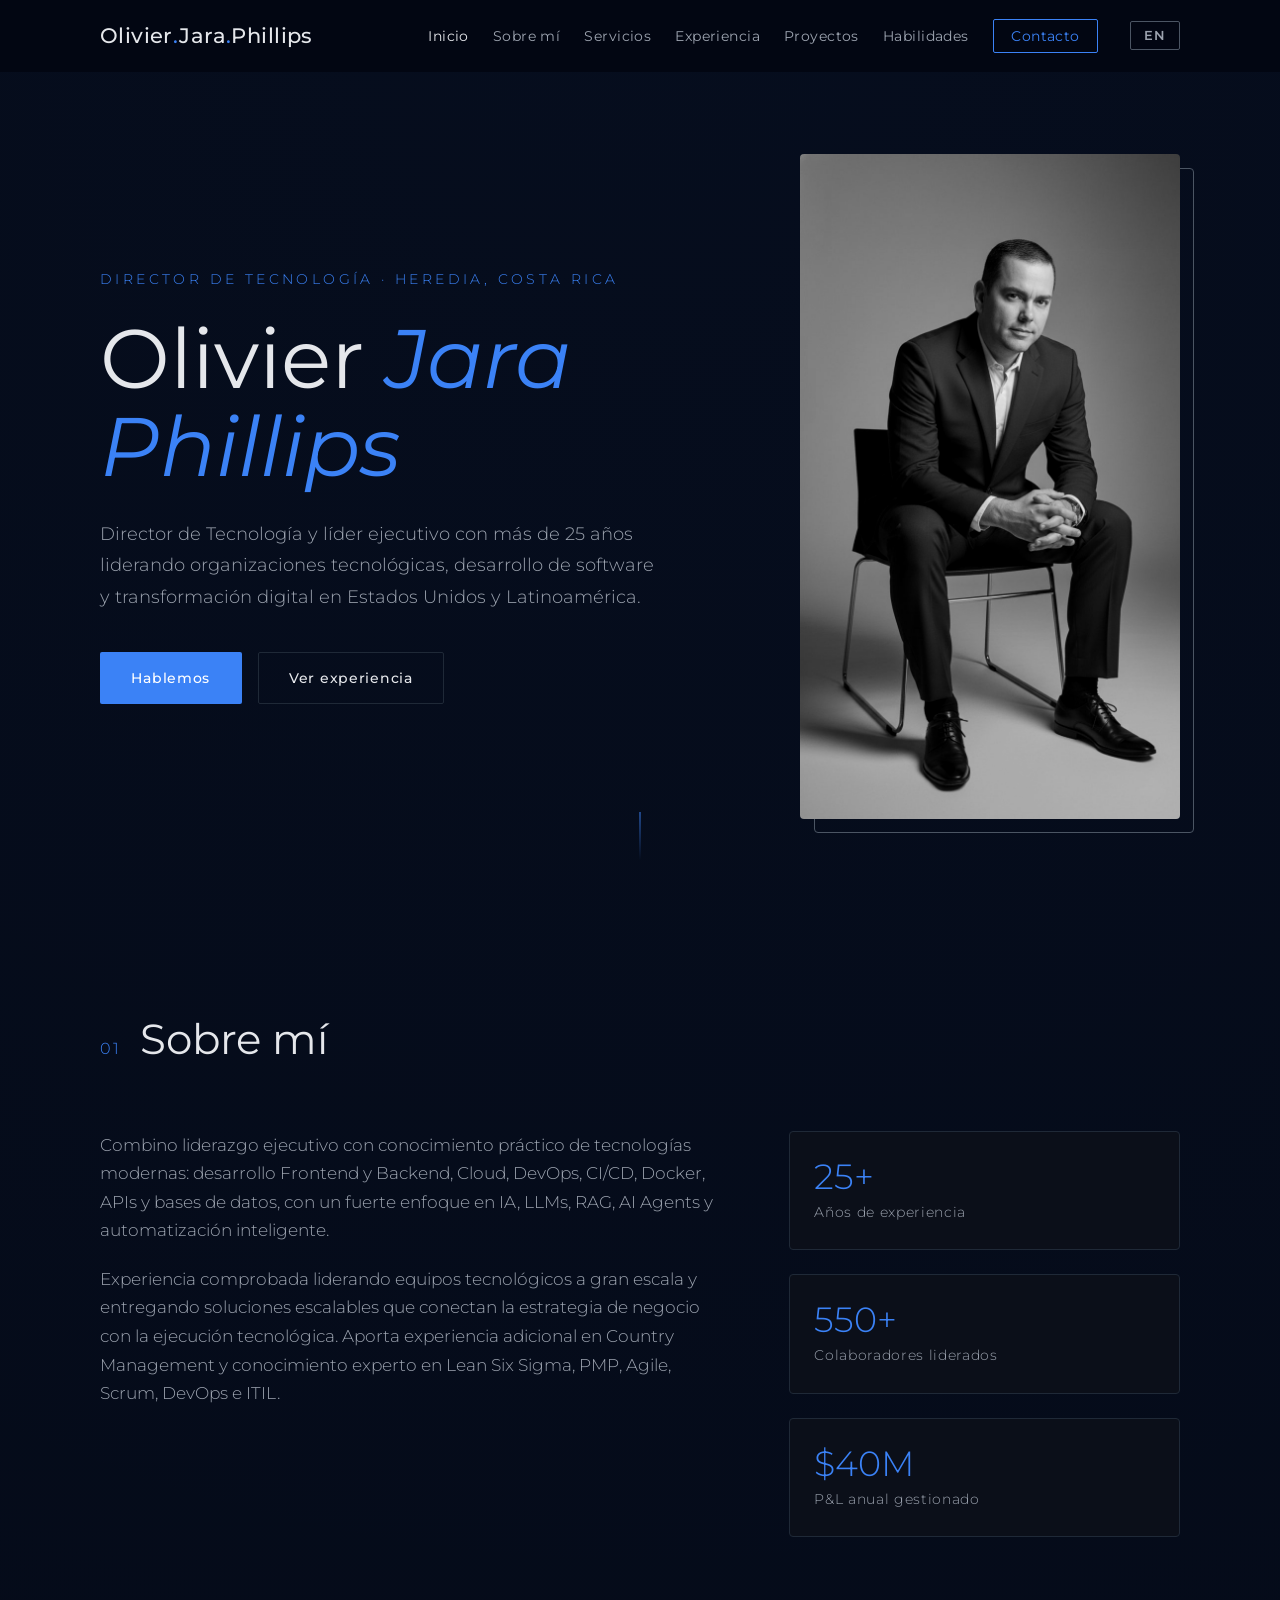
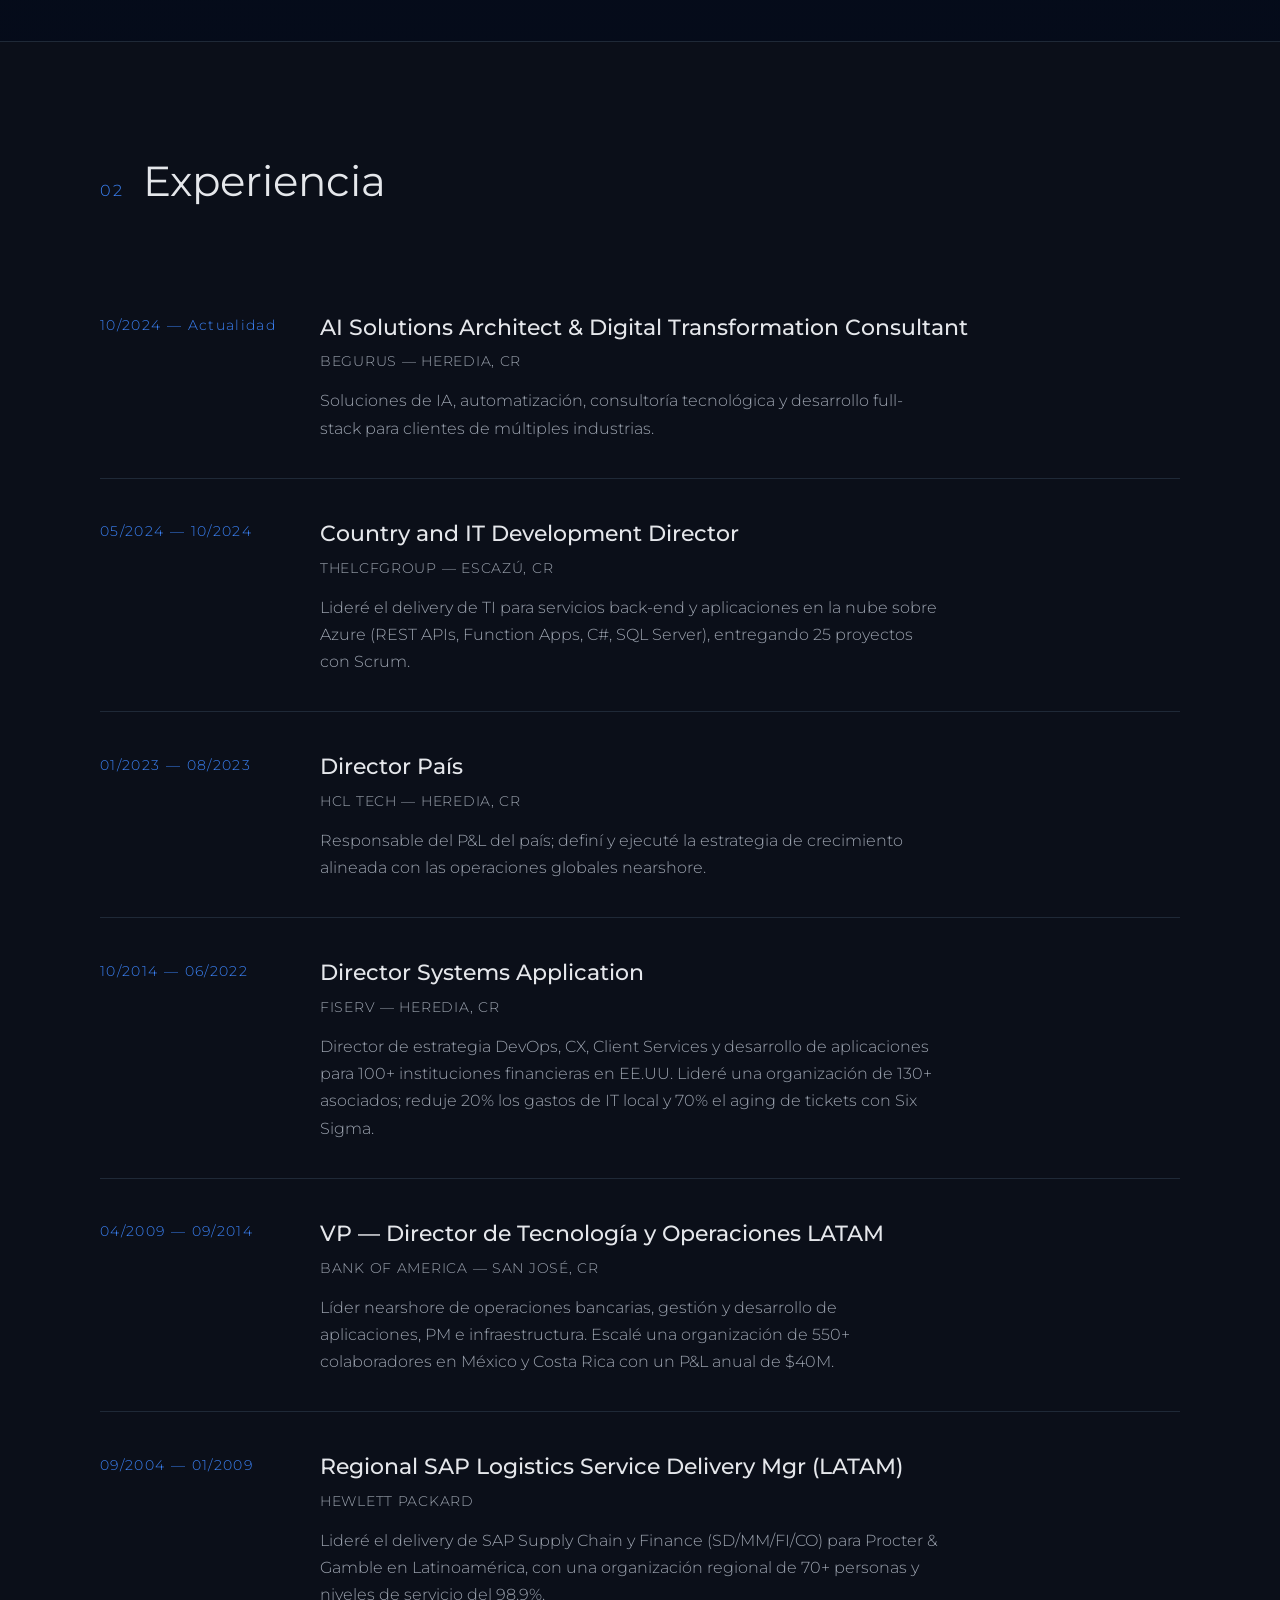
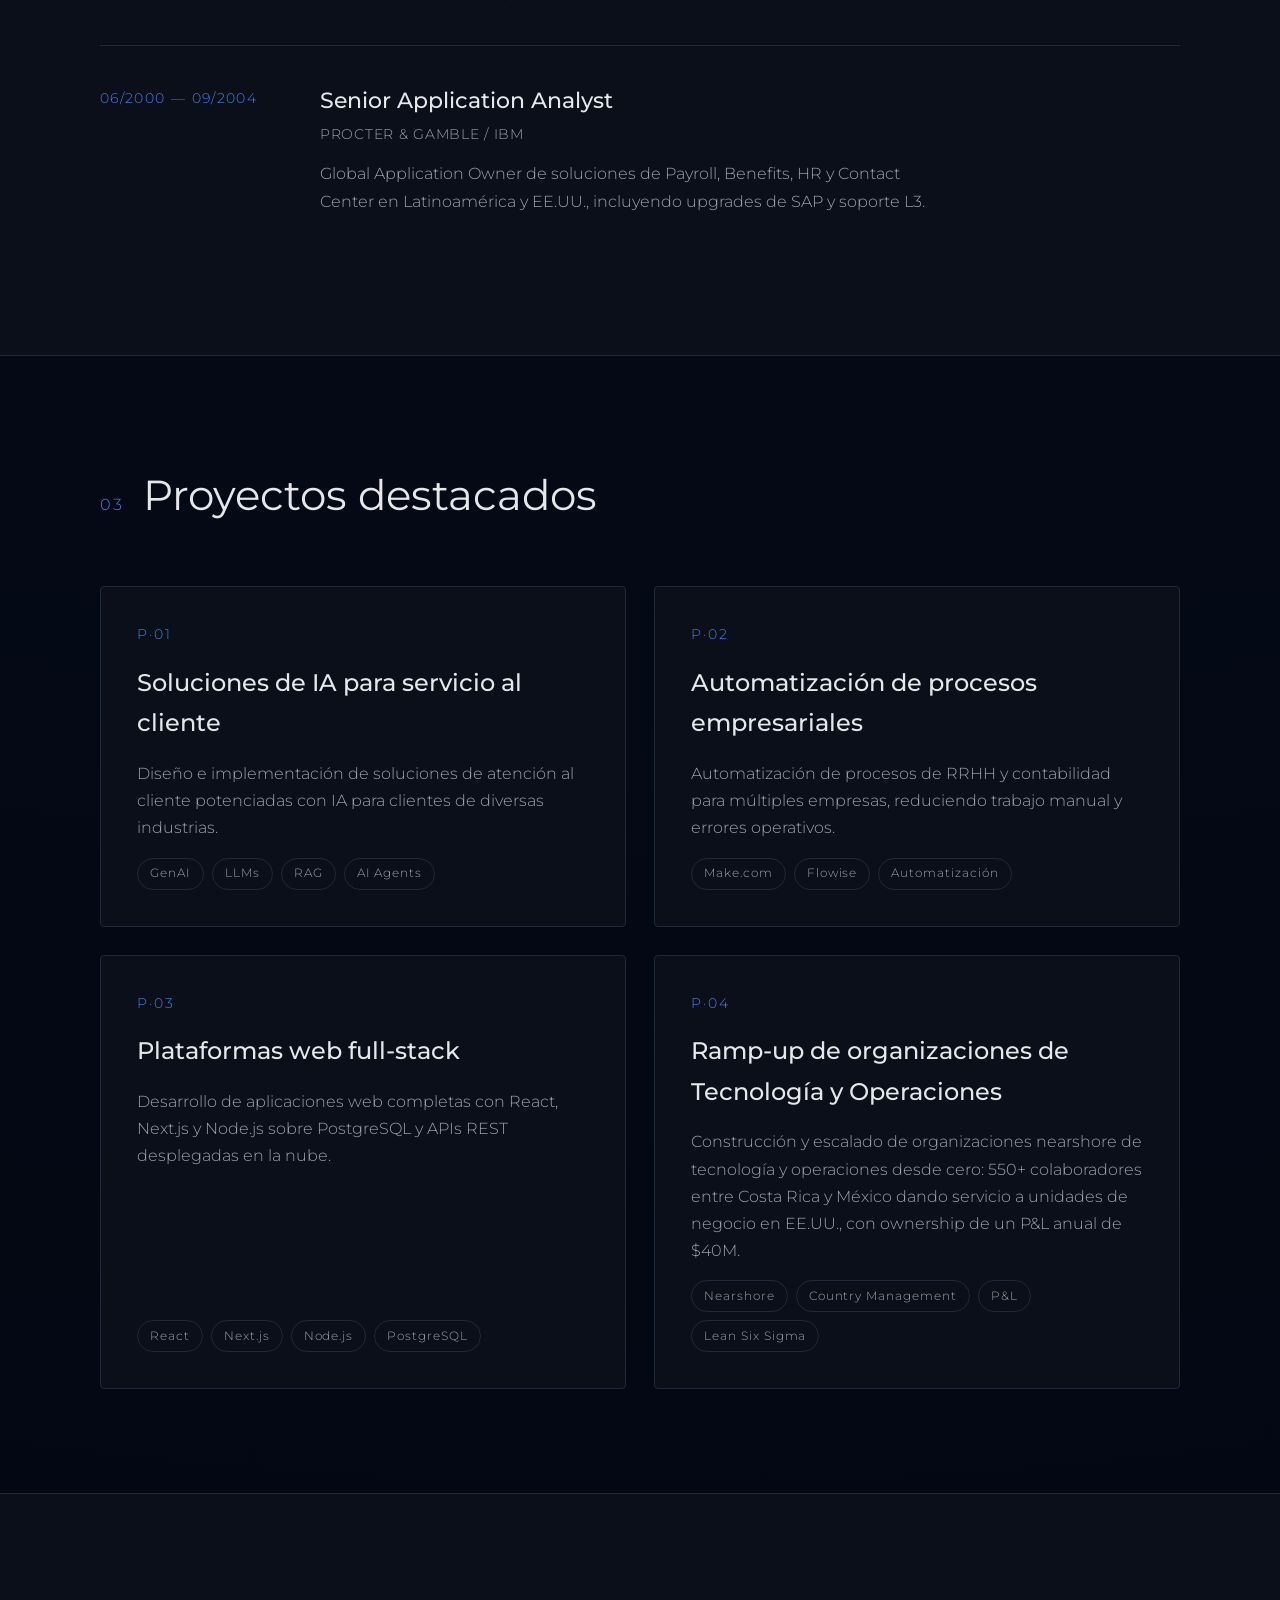
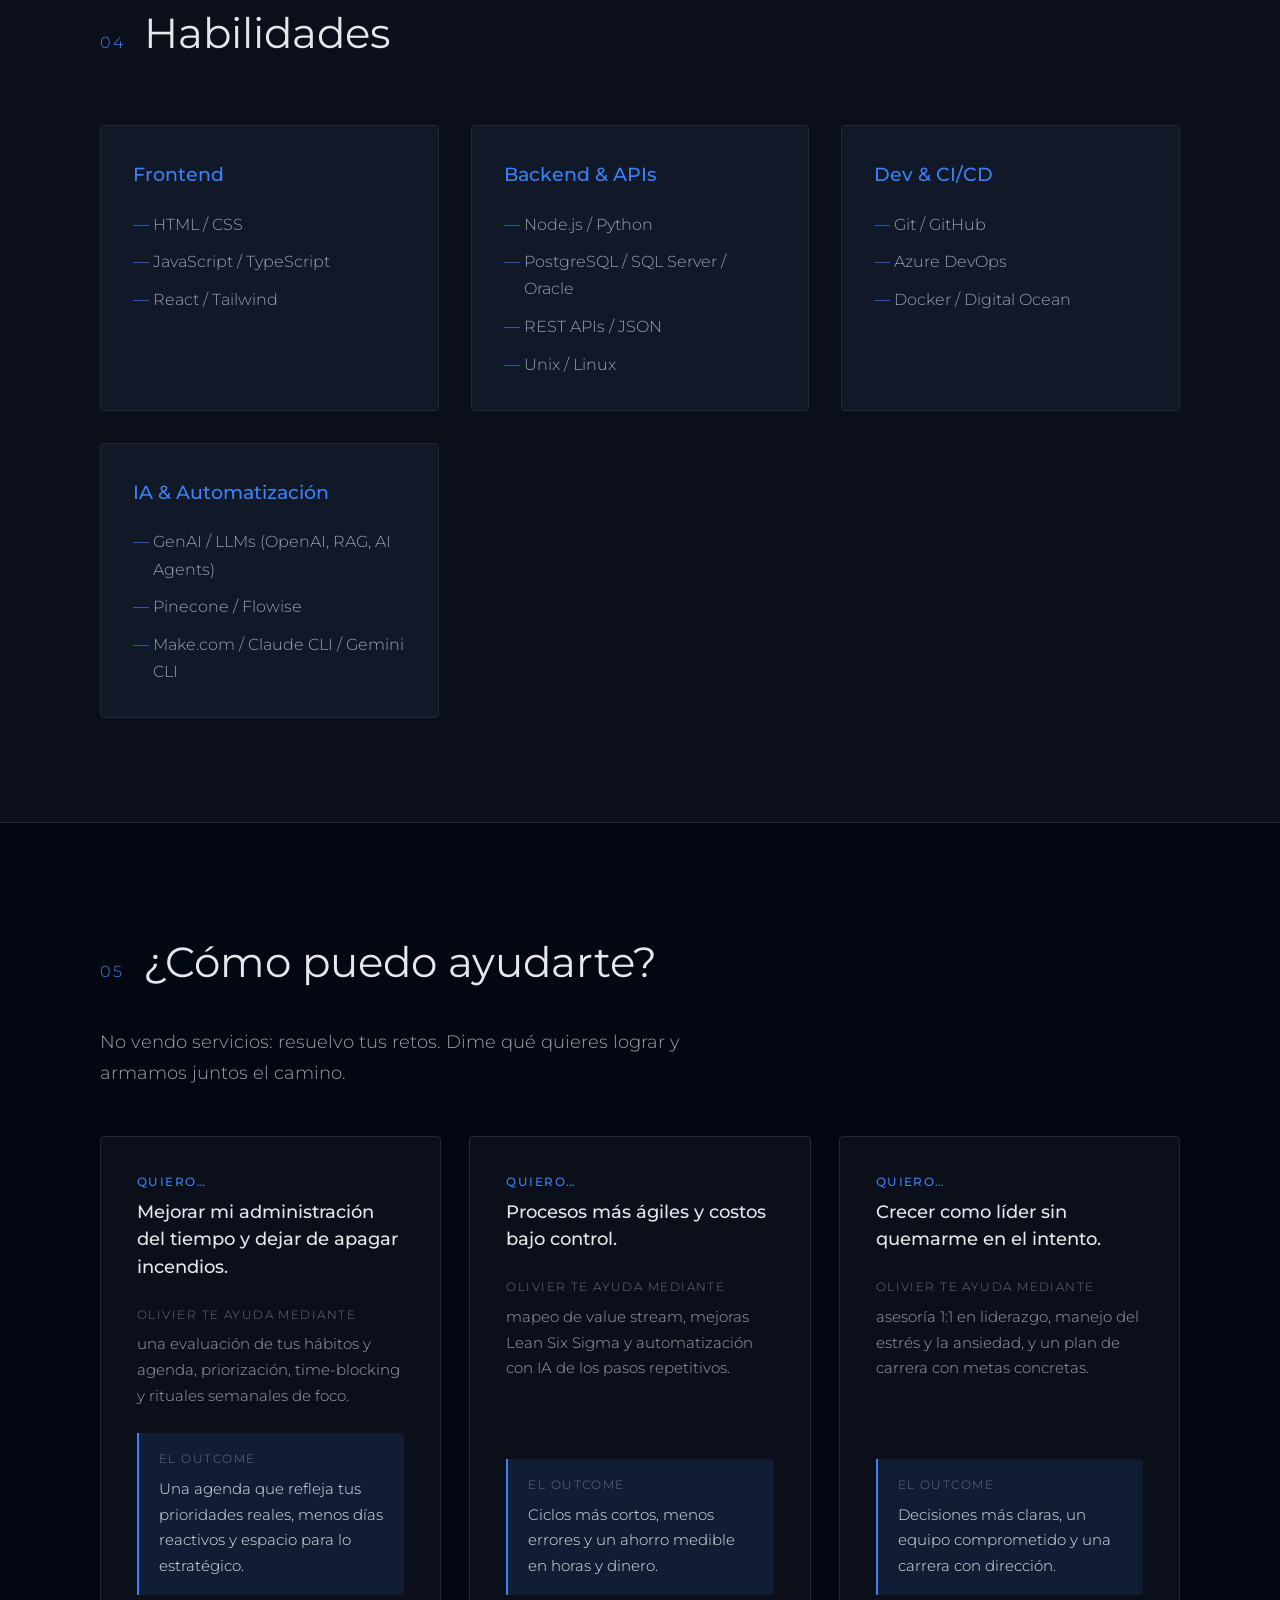
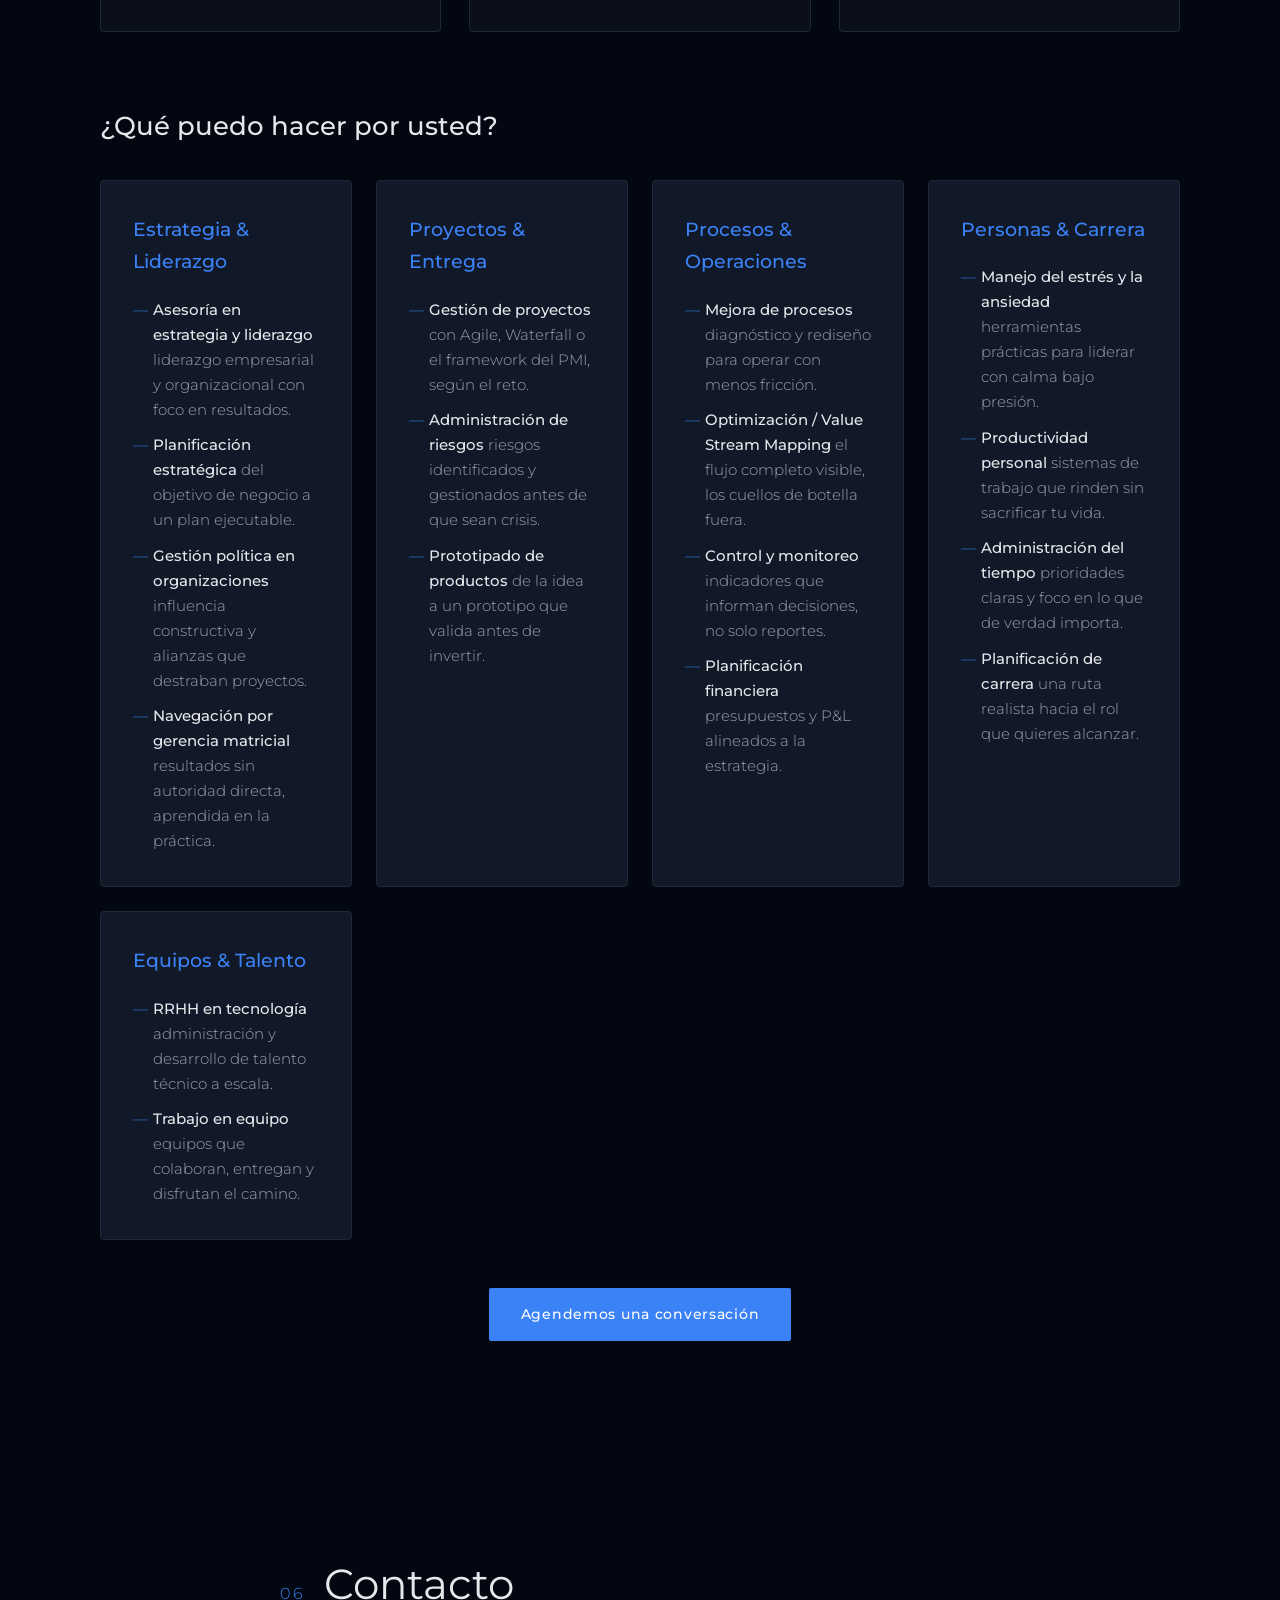
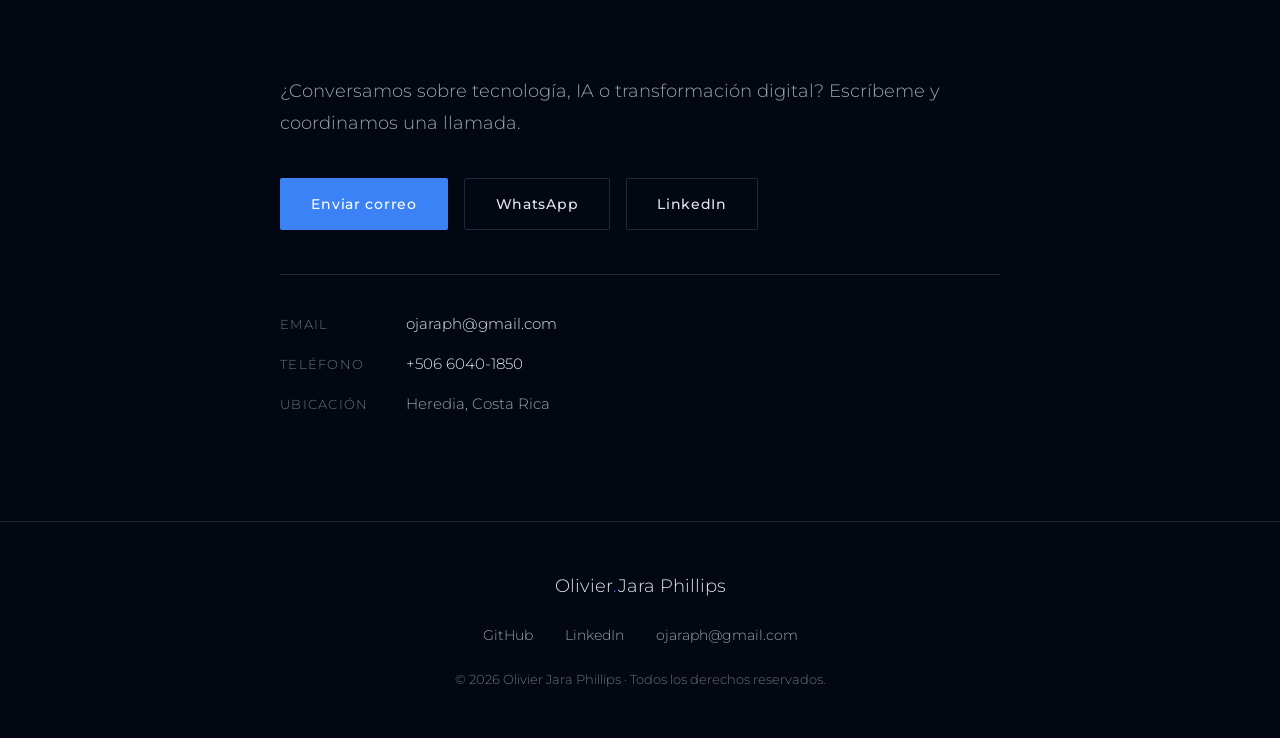
==== index.html @ e3353357 "Nav: mover Servicios despues de Sobre mi" ====
<!doctype html>
<html lang="es">
  <head>
    <meta charset="UTF-8" />
    <meta name="viewport" content="width=device-width, initial-scale=1.0" />
    <title data-i18n="meta.title">
      Olivier Jara Phillips — Director de Tecnología
    </title>
    <meta
      name="description"
      content="Olivier Jara Phillips — Director de Tecnología y líder ejecutivo con más de 25 años liderando organizaciones tecnológicas y transformación digital en Estados Unidos y Latinoamérica."
      data-i18n-attr="content:meta.description"
    />
    <link rel="preconnect" href="https://fonts.googleapis.com" />
    <link rel="preconnect" href="https://fonts.gstatic.com" crossorigin />
    <link
      href="https://fonts.googleapis.com/css2?family=Montserrat:wght@300;400;500;600;700&display=swap"
      rel="stylesheet"
    />
    <link rel="stylesheet" href="styles.css" />
  </head>
  <body>
    <!-- Header / Navigation -->
    <header class="site-header" id="siteHeader">
      <nav
        class="nav container"
        aria-label="Navegación principal"
        data-i18n-attr="aria-label:aria.nav"
      >
        <a href="#home" class="nav-brand"
          >Olivier<span class="accent">.</span>Jara<span class="accent">.</span
          >Phillips</a
        >

        <button
          class="nav-toggle"
          id="navToggle"
          aria-label="Abrir menú"
          aria-expanded="false"
          data-i18n-attr="aria-label:aria.menu"
        >
          <span></span><span></span><span></span>
        </button>

        <ul class="nav-menu" id="navMenu">
          <li>
            <a href="#home" class="nav-link active" data-i18n="nav.home"
              >Inicio</a
            >
          </li>
          <li>
            <a href="#about" class="nav-link" data-i18n="nav.about">Sobre mí</a>
          </li>
          <li>
            <a href="#services" class="nav-link" data-i18n="nav.services"
              >Servicios</a
            >
          </li>
          <li>
            <a href="#experience" class="nav-link" data-i18n="nav.experience"
              >Experiencia</a
            >
          </li>
          <li>
            <a href="#projects" class="nav-link" data-i18n="nav.projects"
              >Proyectos</a
            >
          </li>
          <li>
            <a href="#skills" class="nav-link" data-i18n="nav.skills"
              >Habilidades</a
            >
          </li>
          <li>
            <a
              href="#contact"
              class="nav-link nav-link-cta"
              data-i18n="nav.contact"
              >Contacto</a
            >
          </li>
          <li>
            <button
              class="lang-toggle"
              id="langToggle"
              type="button"
              aria-label="Cambiar idioma"
            >
              EN
            </button>
          </li>
        </ul>
      </nav>
    </header>

    <main>
      <!-- Hero -->
      <section class="hero" id="home">
        <div class="container hero-layout">
          <div class="hero-content">
          <p class="hero-eyebrow reveal" data-i18n="hero.eyebrow">
            Director de Tecnología · Heredia, Costa Rica
          </p>
          <h1 class="hero-title reveal">Olivier <em>Jara Phillips</em></h1>
          <p class="hero-subtitle reveal" data-i18n="hero.subtitle">
            Director de Tecnología y líder ejecutivo con más de 25 años
            liderando organizaciones tecnológicas, desarrollo de software y
            transformación digital en Estados Unidos y Latinoamérica.
          </p>
          <div class="hero-actions reveal">
            <a
              href="#contact"
              class="btn btn-primary"
              data-i18n="hero.ctaPrimary"
              >Hablemos</a
            >
            <a
              href="#experience"
              class="btn btn-ghost"
              data-i18n="hero.ctaSecondary"
              >Ver experiencia</a
            >
          </div>
          </div>
          <figure class="hero-portrait reveal">
            <img
              src="olivier-portrait.jpg"
              alt="Retrato en blanco y negro de Olivier Jara Phillips"
              width="768"
              height="1344"
              loading="eager"
              fetchpriority="high"
              data-i18n-attr="alt:hero.portraitAlt"
            />
          </figure>
        </div>
        <div class="hero-scroll" aria-hidden="true">
          <span></span>
        </div>
      </section>

      <!-- About -->
      <section class="section" id="about">
        <div class="container">
          <div class="section-header reveal">
            <span class="section-number">01</span>
            <h2 class="section-title" data-i18n="about.title">Sobre mí</h2>
          </div>
          <div class="about-grid">
            <div class="about-text reveal">
              <p data-i18n="about.p1">
                Combino liderazgo ejecutivo con conocimiento práctico de
                tecnologías modernas: desarrollo Frontend y Backend, Cloud,
                DevOps, CI/CD, Docker, APIs y bases de datos, con un fuerte
                enfoque en IA, LLMs, RAG, AI Agents y automatización
                inteligente.
              </p>
              <p data-i18n="about.p2">
                Experiencia comprobada liderando equipos tecnológicos a gran
                escala y entregando soluciones escalables que conectan la
                estrategia de negocio con la ejecución tecnológica. Aporta
                experiencia adicional en Country Management y conocimiento
                experto en Lean Six Sigma, PMP, Agile, Scrum, DevOps e ITIL.
              </p>
            </div>
            <div class="about-facts reveal">
              <div class="fact">
                <span class="fact-value">25+</span>
                <span class="fact-label" data-i18n="about.fact1"
                  >Años de experiencia</span
                >
              </div>
              <div class="fact">
                <span class="fact-value">550+</span>
                <span class="fact-label" data-i18n="about.fact2"
                  >Colaboradores liderados</span
                >
              </div>
              <div class="fact">
                <span class="fact-value">$40M</span>
                <span class="fact-label" data-i18n="about.fact3"
                  >P&amp;L anual gestionado</span
                >
              </div>
            </div>
          </div>
        </div>
      </section>

      <!-- Experience -->
      <section class="section section-alt" id="experience">
        <div class="container">
          <div class="section-header reveal">
            <span class="section-number">02</span>
            <h2 class="section-title" data-i18n="experience.title">
              Experiencia
            </h2>
          </div>
          <ol class="timeline">
            <li class="timeline-item reveal">
              <div class="timeline-period" data-i18n="exp1.period">
                10/2024 — Actualidad
              </div>
              <div class="timeline-body">
                <h3 class="timeline-role">
                  AI Solutions Architect &amp; Digital Transformation Consultant
                </h3>
                <p class="timeline-company">Begurus — Heredia, CR</p>
                <p class="timeline-description" data-i18n="exp1.desc">
                  Soluciones de IA, automatización, consultoría tecnológica y
                  desarrollo full-stack para clientes de múltiples industrias.
                </p>
              </div>
            </li>
            <li class="timeline-item reveal">
              <div class="timeline-period" data-i18n="exp2.period">
                05/2024 — 10/2024
              </div>
              <div class="timeline-body">
                <h3 class="timeline-role">
                  Country and IT Development Director
                </h3>
                <p class="timeline-company">TheLCFGroup — Escazú, CR</p>
                <p class="timeline-description" data-i18n="exp2.desc">
                  Lideré el delivery de TI para servicios back-end y
                  aplicaciones en la nube sobre Azure (REST APIs, Function Apps,
                  C#, SQL Server), entregando 25 proyectos con Scrum.
                </p>
              </div>
            </li>
            <li class="timeline-item reveal">
              <div class="timeline-period" data-i18n="exp3.period">
                01/2023 — 08/2023
              </div>
              <div class="timeline-body">
                <h3 class="timeline-role" data-i18n="exp3.role">
                  Director País
                </h3>
                <p class="timeline-company">HCL Tech — Heredia, CR</p>
                <p class="timeline-description" data-i18n="exp3.desc">
                  Responsable del P&amp;L del país; definí y ejecuté la
                  estrategia de crecimiento alineada con las operaciones
                  globales nearshore.
                </p>
              </div>
            </li>
            <li class="timeline-item reveal">
              <div class="timeline-period" data-i18n="exp4.period">
                10/2014 — 06/2022
              </div>
              <div class="timeline-body">
                <h3 class="timeline-role" data-i18n="exp4.role">
                  Director Systems Application
                </h3>
                <p class="timeline-company">Fiserv — Heredia, CR</p>
                <p class="timeline-description" data-i18n="exp4.desc">
                  Director de estrategia DevOps, CX, Client Services y
                  desarrollo de aplicaciones para 100+ instituciones financieras
                  en EE.UU. Lideré una organización de 130+ asociados; reduje
                  20% los gastos de IT local y 70% el aging de tickets con Six
                  Sigma.
                </p>
              </div>
            </li>
            <li class="timeline-item reveal">
              <div class="timeline-period" data-i18n="exp5.period">
                04/2009 — 09/2014
              </div>
              <div class="timeline-body">
                <h3 class="timeline-role" data-i18n="exp5.role">
                  VP — Director de Tecnología y Operaciones LATAM
                </h3>
                <p class="timeline-company">Bank of America — San José, CR</p>
                <p class="timeline-description" data-i18n="exp5.desc">
                  Líder nearshore de operaciones bancarias, gestión y desarrollo
                  de aplicaciones, PM e infraestructura. Escalé una organización
                  de 550+ colaboradores en México y Costa Rica con un P&amp;L
                  anual de $40M.
                </p>
              </div>
            </li>
            <li class="timeline-item reveal">
              <div class="timeline-period" data-i18n="exp6.period">
                09/2004 — 01/2009
              </div>
              <div class="timeline-body">
                <h3 class="timeline-role" data-i18n="exp6.role">
                  Regional SAP Logistics Service Delivery Mgr (LATAM)
                </h3>
                <p class="timeline-company">Hewlett Packard</p>
                <p class="timeline-description" data-i18n="exp6.desc">
                  Lideré el delivery de SAP Supply Chain y Finance (SD/MM/FI/CO)
                  para Procter &amp; Gamble en Latinoamérica, con una
                  organización regional de 70+ personas y niveles de servicio
                  del 98.9%.
                </p>
              </div>
            </li>
            <li class="timeline-item reveal">
              <div class="timeline-period" data-i18n="exp7.period">
                06/2000 — 09/2004
              </div>
              <div class="timeline-body">
                <h3 class="timeline-role" data-i18n="exp7.role">
                  Senior Application Analyst
                </h3>
                <p class="timeline-company">Procter &amp; Gamble / IBM</p>
                <p class="timeline-description" data-i18n="exp7.desc">
                  Global Application Owner de soluciones de Payroll, Benefits,
                  HR y Contact Center en Latinoamérica y EE.UU., incluyendo
                  upgrades de SAP y soporte L3.
                </p>
              </div>
            </li>
          </ol>
        </div>
      </section>

      <!-- Projects -->
      <section class="section" id="projects">
        <div class="container">
          <div class="section-header reveal">
            <span class="section-number">03</span>
            <h2 class="section-title" data-i18n="projects.title">
              Proyectos destacados
            </h2>
          </div>
          <div class="projects-grid">
            <article class="project-card reveal">
              <div class="project-index">P·01</div>
              <h3 class="project-title" data-i18n="proj1.title">
                Soluciones de IA para servicio al cliente
              </h3>
              <p class="project-description" data-i18n="proj1.desc">
                Diseño e implementación de soluciones de atención al cliente
                potenciadas con IA para clientes de diversas industrias.
              </p>
              <ul class="project-tags">
                <li>GenAI</li>
                <li>LLMs</li>
                <li>RAG</li>
                <li>AI Agents</li>
              </ul>
            </article>

            <article class="project-card reveal">
              <div class="project-index">P·02</div>
              <h3 class="project-title" data-i18n="proj2.title">
                Automatización de procesos empresariales
              </h3>
              <p class="project-description" data-i18n="proj2.desc">
                Automatización de procesos de RRHH y contabilidad para múltiples
                empresas, reduciendo trabajo manual y errores operativos.
              </p>
              <ul class="project-tags">
                <li>Make.com</li>
                <li>Flowise</li>
                <li>Automatización</li>
              </ul>
            </article>

            <article class="project-card reveal">
              <div class="project-index">P·03</div>
              <h3 class="project-title" data-i18n="proj3.title">
                Plataformas web full-stack
              </h3>
              <p class="project-description" data-i18n="proj3.desc">
                Desarrollo de aplicaciones web completas con React, Next.js y
                Node.js sobre PostgreSQL y APIs REST desplegadas en la nube.
              </p>
              <ul class="project-tags">
                <li>React</li>
                <li>Next.js</li>
                <li>Node.js</li>
                <li>PostgreSQL</li>
              </ul>
            </article>

            <article class="project-card reveal">
              <div class="project-index">P·04</div>
              <h3 class="project-title" data-i18n="proj4.title">
                Ramp-up de organizaciones de Tecnología y Operaciones
              </h3>
              <p class="project-description" data-i18n="proj4.desc">
                Construcción y escalado de organizaciones nearshore de
                tecnología y operaciones desde cero: 550+ colaboradores entre
                Costa Rica y México dando servicio a unidades de negocio en
                EE.UU., con ownership de un P&amp;L anual de $40M.
              </p>
              <ul class="project-tags">
                <li>Nearshore</li>
                <li>Country Management</li>
                <li>P&amp;L</li>
                <li>Lean Six Sigma</li>
              </ul>
            </article>
          </div>
        </div>
      </section>

      <!-- Skills -->
      <section class="section section-alt" id="skills">
        <div class="container">
          <div class="section-header reveal">
            <span class="section-number">04</span>
            <h2 class="section-title" data-i18n="skills.title">Habilidades</h2>
          </div>
          <div class="skills-grid">
            <div class="skill-group reveal">
              <h3 class="skill-group-title" data-i18n="skills.group1">
                Frontend
              </h3>
              <ul class="skill-list">
                <li>HTML / CSS</li>
                <li>JavaScript / TypeScript</li>
                <li>React / Tailwind</li>
              </ul>
            </div>
            <div class="skill-group reveal">
              <h3 class="skill-group-title" data-i18n="skills.group2">
                Backend &amp; APIs
              </h3>
              <ul class="skill-list">
                <li>Node.js / Python</li>
                <li>PostgreSQL / SQL Server / Oracle</li>
                <li>REST APIs / JSON</li>
                <li>Unix / Linux</li>
              </ul>
            </div>
            <div class="skill-group reveal">
              <h3 class="skill-group-title" data-i18n="skills.group3">
                Dev &amp; CI/CD
              </h3>
              <ul class="skill-list">
                <li>Git / GitHub</li>
                <li>Azure DevOps</li>
                <li>Docker / Digital Ocean</li>
              </ul>
            </div>
            <div class="skill-group reveal">
              <h3 class="skill-group-title" data-i18n="skills.group4">
                IA &amp; Automatización
              </h3>
              <ul class="skill-list">
                <li>GenAI / LLMs (OpenAI, RAG, AI Agents)</li>
                <li>Pinecone / Flowise</li>
                <li>Make.com / Claude CLI / Gemini CLI</li>
              </ul>
            </div>
          </div>
        </div>
      </section>

      <!-- Services -->
      <section class="section" id="services">
        <div class="container">
          <div class="section-header reveal">
            <span class="section-number">05</span>
            <h2 class="section-title" data-i18n="services.title">
              ¿Cómo puedo ayudarte?
            </h2>
          </div>
          <p class="services-lead reveal" data-i18n="services.lead">
            No vendo servicios: resuelvo tus retos. Dime qué quieres lograr y
            armamos juntos el camino.
          </p>

          <div class="services-grid">
            <article class="service-card reveal">
              <p class="service-want">
                <span class="service-label" data-i18n="services.wantLabel"
                  >Quiero…</span
                >
                <span data-i18n="services.sc1want"
                  >Mejorar mi administración del tiempo y dejar de apagar
                  incendios.</span
                >
              </p>
              <div class="service-how">
                <span class="service-label" data-i18n="services.howLabel"
                  >Olivier te ayuda mediante</span
                >
                <p data-i18n="services.sc1how">
                  una evaluación de tus hábitos y agenda, priorización,
                  time-blocking y rituales semanales de foco.
                </p>
              </div>
              <div class="service-outcome">
                <span class="service-label" data-i18n="services.outcomeLabel"
                  >El outcome</span
                >
                <p data-i18n="services.sc1outcome">
                  Una agenda que refleja tus prioridades reales, menos días
                  reactivos y espacio para lo estratégico.
                </p>
              </div>
            </article>

            <article class="service-card reveal">
              <p class="service-want">
                <span class="service-label" data-i18n="services.wantLabel"
                  >Quiero…</span
                >
                <span data-i18n="services.sc2want"
                  >Procesos más ágiles y costos bajo control.</span
                >
              </p>
              <div class="service-how">
                <span class="service-label" data-i18n="services.howLabel"
                  >Olivier te ayuda mediante</span
                >
                <p data-i18n="services.sc2how">
                  mapeo de value stream, mejoras Lean Six Sigma y automatización
                  con IA de los pasos repetitivos.
                </p>
              </div>
              <div class="service-outcome">
                <span class="service-label" data-i18n="services.outcomeLabel"
                  >El outcome</span
                >
                <p data-i18n="services.sc2outcome">
                  Ciclos más cortos, menos errores y un ahorro medible en horas
                  y dinero.
                </p>
              </div>
            </article>

            <article class="service-card reveal">
              <p class="service-want">
                <span class="service-label" data-i18n="services.wantLabel"
                  >Quiero…</span
                >
                <span data-i18n="services.sc3want"
                  >Crecer como líder sin quemarme en el intento.</span
                >
              </p>
              <div class="service-how">
                <span class="service-label" data-i18n="services.howLabel"
                  >Olivier te ayuda mediante</span
                >
                <p data-i18n="services.sc3how">
                  asesoría 1:1 en liderazgo, manejo del estrés y la ansiedad, y
                  un plan de carrera con metas concretas.
                </p>
              </div>
              <div class="service-outcome">
                <span class="service-label" data-i18n="services.outcomeLabel"
                  >El outcome</span
                >
                <p data-i18n="services.sc3outcome">
                  Decisiones más claras, un equipo comprometido y una carrera
                  con dirección.
                </p>
              </div>
            </article>
          </div>

          <div class="services-catalog reveal">
            <h3
              class="services-catalog-title"
              data-i18n="services.catalogTitle"
            >
              ¿Qué puedo hacer por usted?
            </h3>
            <div class="catalog-grid">
              <div class="skill-group">
                <h4 class="skill-group-title" data-i18n="services.g1">
                  Estrategia &amp; Liderazgo
                </h4>
                <ul class="skill-list">
                  <li>
                    <strong data-i18n="services.i1t"
                      >Asesoría en estrategia y liderazgo</strong
                    >
                    <span data-i18n="services.i1b"
                      >liderazgo empresarial y organizacional con foco en
                      resultados.</span
                    >
                  </li>
                  <li>
                    <strong data-i18n="services.i2t"
                      >Planificación estratégica</strong
                    >
                    <span data-i18n="services.i2b"
                      >del objetivo de negocio a un plan ejecutable.</span
                    >
                  </li>
                  <li>
                    <strong data-i18n="services.i3t"
                      >Gestión política en organizaciones</strong
                    >
                    <span data-i18n="services.i3b"
                      >influencia constructiva y alianzas que destraban
                      proyectos.</span
                    >
                  </li>
                  <li>
                    <strong data-i18n="services.i4t"
                      >Navegación por gerencia matricial</strong
                    >
                    <span data-i18n="services.i4b"
                      >resultados sin autoridad directa, aprendida en la
                      práctica.</span
                    >
                  </li>
                </ul>
              </div>
              <div class="skill-group">
                <h4 class="skill-group-title" data-i18n="services.g2">
                  Proyectos &amp; Entrega
                </h4>
                <ul class="skill-list">
                  <li>
                    <strong data-i18n="services.i5t"
                      >Gestión de proyectos</strong
                    >
                    <span data-i18n="services.i5b"
                      >con Agile, Waterfall o el framework del PMI, según el
                      reto.</span
                    >
                  </li>
                  <li>
                    <strong data-i18n="services.i6t"
                      >Administración de riesgos</strong
                    >
                    <span data-i18n="services.i6b"
                      >riesgos identificados y gestionados antes de que sean
                      crisis.</span
                    >
                  </li>
                  <li>
                    <strong data-i18n="services.i7t"
                      >Prototipado de productos</strong
                    >
                    <span data-i18n="services.i7b"
                      >de la idea a un prototipo que valida antes de
                      invertir.</span
                    >
                  </li>
                </ul>
              </div>
              <div class="skill-group">
                <h4 class="skill-group-title" data-i18n="services.g3">
                  Procesos &amp; Operaciones
                </h4>
                <ul class="skill-list">
                  <li>
                    <strong data-i18n="services.i8t">Mejora de procesos</strong>
                    <span data-i18n="services.i8b"
                      >diagnóstico y rediseño para operar con menos
                      fricción.</span
                    >
                  </li>
                  <li>
                    <strong data-i18n="services.i9t"
                      >Optimización / Value Stream Mapping</strong
                    >
                    <span data-i18n="services.i9b"
                      >el flujo completo visible, los cuellos de botella
                      fuera.</span
                    >
                  </li>
                  <li>
                    <strong data-i18n="services.i10t"
                      >Control y monitoreo</strong
                    >
                    <span data-i18n="services.i10b"
                      >indicadores que informan decisiones, no solo
                      reportes.</span
                    >
                  </li>
                  <li>
                    <strong data-i18n="services.i11t"
                      >Planificación financiera</strong
                    >
                    <span data-i18n="services.i11b"
                      >presupuestos y P&amp;L alineados a la estrategia.</span
                    >
                  </li>
                </ul>
              </div>
              <div class="skill-group">
                <h4 class="skill-group-title" data-i18n="services.g4">
                  Personas &amp; Carrera
                </h4>
                <ul class="skill-list">
                  <li>
                    <strong data-i18n="services.i12t"
                      >Manejo del estrés y la ansiedad</strong
                    >
                    <span data-i18n="services.i12b"
                      >herramientas prácticas para liderar con calma bajo
                      presión.</span
                    >
                  </li>
                  <li>
                    <strong data-i18n="services.i13t"
                      >Productividad personal</strong
                    >
                    <span data-i18n="services.i13b"
                      >sistemas de trabajo que rinden sin sacrificar tu
                      vida.</span
                    >
                  </li>
                  <li>
                    <strong data-i18n="services.i14t"
                      >Administración del tiempo</strong
                    >
                    <span data-i18n="services.i14b"
                      >prioridades claras y foco en lo que de verdad
                      importa.</span
                    >
                  </li>
                  <li>
                    <strong data-i18n="services.i15t"
                      >Planificación de carrera</strong
                    >
                    <span data-i18n="services.i15b"
                      >una ruta realista hacia el rol que quieres
                      alcanzar.</span
                    >
                  </li>
                </ul>
              </div>
              <div class="skill-group">
                <h4 class="skill-group-title" data-i18n="services.g5">
                  Equipos &amp; Talento
                </h4>
                <ul class="skill-list">
                  <li>
                    <strong data-i18n="services.i16t"
                      >RRHH en tecnología</strong
                    >
                    <span data-i18n="services.i16b"
                      >administración y desarrollo de talento técnico a
                      escala.</span
                    >
                  </li>
                  <li>
                    <strong data-i18n="services.i17t">Trabajo en equipo</strong>
                    <span data-i18n="services.i17b"
                      >equipos que colaboran, entregan y disfrutan el
                      camino.</span
                    >
                  </li>
                </ul>
              </div>
            </div>
          </div>

          <div class="services-cta reveal">
            <a href="#contact" class="btn btn-primary" data-i18n="services.cta"
              >Agendemos una conversación</a
            >
          </div>
        </div>
      </section>

      <!-- Contact -->
      <section class="section" id="contact">
        <div class="container contact-wrapper">
          <div class="section-header reveal">
            <span class="section-number">06</span>
            <h2 class="section-title" data-i18n="contact.title">Contacto</h2>
          </div>
          <p class="contact-lead reveal" data-i18n="contact.lead">
            ¿Conversamos sobre tecnología, IA o transformación digital?
            Escríbeme y coordinamos una llamada.
          </p>
          <div class="contact-actions reveal">
            <a
              href="mailto:ojaraph@gmail.com"
              class="btn btn-primary"
              data-i18n="contact.ctaEmail"
              >Enviar correo</a
            >
            <a
              href="https://wa.me/50660401850"
              class="btn btn-ghost"
              target="_blank"
              rel="noopener noreferrer"
              aria-label="WhatsApp"
              data-i18n="contact.ctaWhatsapp"
              >WhatsApp</a
            >
            <a
              href="https://www.linkedin.com/in/olivierjaraphillipsdirector/"
              class="btn btn-ghost"
              target="_blank"
              rel="noopener noreferrer"
              data-i18n="contact.ctaLinkedin"
              >LinkedIn</a
            >
          </div>
          <ul class="contact-details reveal">
            <li>
              <span class="contact-label" data-i18n="contact.labelEmail"
                >Email</span
              >
              <a href="mailto:ojaraph@gmail.com">ojaraph@gmail.com</a>
            </li>
            <li>
              <span class="contact-label" data-i18n="contact.labelPhone"
                >Teléfono</span
              >
              <a href="tel:+50660401850">+506 6040-1850</a>
            </li>
            <li>
              <span class="contact-label" data-i18n="contact.labelLocation"
                >Ubicación</span
              >
              <span data-i18n="contact.location">Heredia, Costa Rica</span>
            </li>
          </ul>
        </div>
      </section>
    </main>

    <!-- Footer -->
    <footer class="site-footer">
      <div class="container footer-content">
        <p class="footer-brand">
          Olivier<span class="accent">.</span>Jara Phillips
        </p>
        <ul class="footer-links">
          <li>
            <a
              href="https://github.com/olijphillips"
              target="_blank"
              rel="noopener noreferrer"
              aria-label="GitHub"
              >GitHub</a
            >
          </li>
          <li>
            <a
              href="https://www.linkedin.com/in/olivierjaraphillipsdirector/"
              target="_blank"
              rel="noopener noreferrer"
              aria-label="LinkedIn"
              >LinkedIn</a
            >
          </li>
          <li><a href="mailto:ojaraph@gmail.com">ojaraph@gmail.com</a></li>
        </ul>
        <p class="footer-note">
          © <span id="currentYear"></span>
          <span data-i18n="footer.rights"
            >Olivier Jara Phillips · Todos los derechos reservados.</span
          >
        </p>
      </div>
    </footer>

    <script src="script.js"></script>
  </body>
</html>
---- styles.css ----
/* ==========================================================================
   Design tokens
   ========================================================================== */

:root {
  --color-background: #030712;
  --color-surface: #0b0f19;
  --color-surface-raised: #111827;
  --color-border: #1f2937;
  --color-border-strong: #4b5563;
  --color-text: #e5e7eb;
  --color-text-muted: #9ca3af;
  --color-text-faint: #6b7280;
  --color-accent: #3b82f6;
  --color-accent-hover: #60a5fa;
  --color-accent-soft: rgba(59, 130, 246, 0.12);

  --font-display: "Montserrat", "Helvetica Neue", sans-serif;
  --font-body: "Montserrat", "Helvetica Neue", sans-serif;

  --container-width: 1080px;
  --header-height: 72px;
  --transition-base: 0.3s ease;
}

/* ==========================================================================
   Base
   ========================================================================== */

*,
*::before,
*::after {
  margin: 0;
  padding: 0;
  box-sizing: border-box;
}

html {
  scroll-behavior: smooth;
  scroll-padding-top: calc(var(--header-height) + 16px);
}

body {
  font-family: var(--font-body);
  font-weight: 300;
  background-color: var(--color-background);
  color: var(--color-text);
  line-height: 1.7;
  -webkit-font-smoothing: antialiased;

  /* Subtle grain texture for depth */
  background-image: radial-gradient(
    circle at 50% 0%,
    rgba(59, 130, 246, 0.05),
    transparent 60%
  );
}

.container {
  width: min(var(--container-width), 100% - 3rem);
  margin-inline: auto;
}

a {
  color: inherit;
  text-decoration: none;
}

img {
  max-width: 100%;
  display: block;
}

.accent {
  color: var(--color-accent);
}

/* ==========================================================================
   Disclaimer banner
   ========================================================================== */

.disclaimer {
  display: flex;
  align-items: center;
  justify-content: center;
  gap: 1rem;
  padding: 0.65rem 1.25rem;
  background: var(--color-accent-soft);
  border-bottom: 1px solid rgba(59, 130, 246, 0.25);
  font-size: 0.85rem;
  color: var(--color-text-muted);
  text-align: center;
}

.disclaimer strong {
  color: var(--color-accent);
  font-weight: 500;
}

.disclaimer-close {
  background: none;
  border: none;
  color: var(--color-text-muted);
  font-size: 1.25rem;
  line-height: 1;
  cursor: pointer;
  padding: 0.25rem;
  transition: color var(--transition-base);
}

.disclaimer-close:hover {
  color: var(--color-text);
}

/* ==========================================================================
   Header & navigation
   ========================================================================== */

.site-header {
  position: sticky;
  top: 0;
  z-index: 100;
  height: var(--header-height);
  background: rgba(3, 7, 18, 0.95);
  backdrop-filter: blur(12px);
  border-bottom: 1px solid transparent;
  transition: border-color var(--transition-base);
}

.site-header.scrolled {
  border-bottom-color: var(--color-border);
}

.nav {
  height: 100%;
  display: flex;
  align-items: center;
  justify-content: space-between;
}

.nav-brand {
  font-family: var(--font-display);
  font-size: 1.3rem;
  font-weight: 500;
  letter-spacing: 0.02em;
}

.nav-menu {
  display: flex;
  align-items: center;
  gap: 1.5rem;
  list-style: none;
}

.nav-link {
  font-size: 0.9rem;
  font-weight: 400;
  color: var(--color-text-muted);
  letter-spacing: 0.03em;
  transition: color var(--transition-base);
}

.nav-link:hover,
.nav-link.active {
  color: var(--color-text);
}

.nav-link-cta {
  padding: 0.45rem 1.1rem;
  border: 1px solid var(--color-accent);
  border-radius: 2px;
  color: var(--color-accent);
}

.nav-link-cta:hover {
  background: var(--color-accent);
  color: var(--color-background);
}

.nav-toggle {
  display: none;
  flex-direction: column;
  gap: 5px;
  background: none;
  border: none;
  cursor: pointer;
  padding: 0.5rem;
}

.nav-toggle span {
  width: 22px;
  height: 2px;
  background: var(--color-text);
  transition:
    transform var(--transition-base),
    opacity var(--transition-base);
}

/* ==========================================================================
   Buttons
   ========================================================================== */

.btn {
  display: inline-block;
  padding: 0.8rem 1.9rem;
  font-family: var(--font-body);
  font-size: 0.9rem;
  font-weight: 500;
  letter-spacing: 0.05em;
  border-radius: 2px;
  border: 1px solid transparent;
  cursor: pointer;
  transition:
    background var(--transition-base),
    color var(--transition-base),
    border-color var(--transition-base),
    transform var(--transition-base);
}

.btn:hover {
  transform: translateY(-2px);
}

.btn-primary {
  background: var(--color-accent);
  color: #ffffff;
}

.btn-primary:hover {
  background: var(--color-accent-hover);
}

.btn-ghost {
  border-color: var(--color-border);
  color: var(--color-text);
}

.btn-ghost:hover {
  border-color: var(--color-accent);
  color: var(--color-accent);
}

/* ==========================================================================
   Hero
   ========================================================================== */

.hero {
  min-height: calc(100vh - var(--header-height));
  display: flex;
  align-items: center;
  position: relative;
}

.hero-layout {
  display: grid;
  grid-template-columns: 1.15fr 0.85fr;
  gap: 4rem;
  align-items: center;
}

.hero-portrait {
  position: relative;
  justify-self: end;
  max-width: 380px;
}

.hero-portrait img {
  display: block;
  width: 100%;
  height: auto;
  border-radius: 4px;
  /* Duotono sutil para integrar la foto al tema oscuro */
  filter: grayscale(1) contrast(1.05) brightness(0.95);
  transition: filter var(--transition-base), transform var(--transition-base);
}

.hero-portrait::after {
  content: "";
  position: absolute;
  inset: 0;
  border: 1px solid var(--color-border-strong);
  border-radius: 4px;
  transform: translate(14px, 14px);
  pointer-events: none;
  z-index: -1;
}

.hero-portrait:hover img {
  filter: grayscale(0.6) contrast(1.05);
  transform: translateY(-4px);
}

.hero-content {
  max-width: 780px;
}

.hero-eyebrow {
  font-size: 0.85rem;
  letter-spacing: 0.25em;
  text-transform: uppercase;
  color: var(--color-accent);
  margin-bottom: 1.5rem;
}

.hero-title {
  font-family: var(--font-display);
  font-size: clamp(2.8rem, 8vw, 5.2rem);
  font-weight: 400;
  line-height: 1.05;
  margin-bottom: 1.75rem;
}

.hero-title em {
  font-style: italic;
  color: var(--color-accent);
}

.hero-subtitle {
  font-size: 1.15rem;
  color: var(--color-text-muted);
  max-width: 560px;
  margin-bottom: 2.5rem;
}

.hero-actions {
  display: flex;
  gap: 1rem;
  flex-wrap: wrap;
}

.hero-scroll {
  position: absolute;
  bottom: 2.5rem;
  left: 50%;
  transform: translateX(-50%);
}

.hero-scroll span {
  display: block;
  width: 1px;
  height: 48px;
  background: linear-gradient(to bottom, var(--color-accent), transparent);
  animation: scroll-hint 2s ease-in-out infinite;
}

@keyframes scroll-hint {
  0%,
  100% {
    opacity: 0.3;
    transform: scaleY(0.7);
    transform-origin: top;
  }
  50% {
    opacity: 1;
    transform: scaleY(1);
  }
}

/* ==========================================================================
   Sections
   ========================================================================== */

.section {
  padding: 6.5rem 0;
}

.section-alt {
  background: var(--color-surface);
  border-block: 1px solid var(--color-border);
}

.section-header {
  display: flex;
  align-items: baseline;
  gap: 1.25rem;
  margin-bottom: 3.5rem;
}

.section-number {
  font-family: var(--font-display);
  font-size: 1rem;
  color: var(--color-accent);
  letter-spacing: 0.1em;
}

.section-title {
  font-family: var(--font-display);
  font-size: clamp(1.9rem, 4vw, 2.6rem);
  font-weight: 400;
}

/* ==========================================================================
   About
   ========================================================================== */

.about-grid {
  display: grid;
  grid-template-columns: 1.6fr 1fr;
  gap: 4rem;
  align-items: start;
}

.about-text p + p {
  margin-top: 1.25rem;
}

.about-text {
  color: var(--color-text-muted);
  font-size: 1.05rem;
}

.about-facts {
  display: grid;
  gap: 1.5rem;
}

.fact {
  padding: 1.5rem;
  background: var(--color-surface);
  border: 1px solid var(--color-border);
  border-radius: 4px;
}

.fact-value {
  display: block;
  font-family: var(--font-display);
  font-size: 2.2rem;
  color: var(--color-accent);
  line-height: 1.2;
}

.fact-label {
  font-size: 0.85rem;
  color: var(--color-text-muted);
  letter-spacing: 0.05em;
}

/* ==========================================================================
   Experience timeline
   ========================================================================== */

.timeline {
  list-style: none;
  display: grid;
  gap: 0;
}

.timeline-item {
  display: grid;
  grid-template-columns: 180px 1fr;
  gap: 2.5rem;
  padding: 2.25rem 0;
  border-bottom: 1px solid var(--color-border);
}

.timeline-item:last-child {
  border-bottom: none;
}

.timeline-period {
  font-size: 0.85rem;
  letter-spacing: 0.1em;
  color: var(--color-accent);
  padding-top: 0.35rem;
}

.timeline-role {
  font-family: var(--font-display);
  font-size: 1.35rem;
  font-weight: 500;
  margin-bottom: 0.25rem;
}

.timeline-company {
  font-size: 0.9rem;
  color: var(--color-text-muted);
  letter-spacing: 0.05em;
  text-transform: uppercase;
  margin-bottom: 0.85rem;
}

.timeline-description {
  color: var(--color-text-muted);
  max-width: 620px;
}

/* ==========================================================================
   Projects
   ========================================================================== */

.projects-grid {
  display: grid;
  grid-template-columns: repeat(2, 1fr);
  gap: 1.75rem;
}

.project-card {
  padding: 2.25rem;
  background: var(--color-surface);
  border: 1px solid var(--color-border);
  border-radius: 4px;
  display: flex;
  flex-direction: column;
  gap: 1rem;
  transition:
    border-color var(--transition-base),
    transform var(--transition-base);
}

.project-card:hover {
  border-color: var(--color-accent);
  transform: translateY(-4px);
}

.project-index {
  font-family: var(--font-display);
  font-size: 0.85rem;
  color: var(--color-accent);
  letter-spacing: 0.15em;
}

.project-title {
  font-family: var(--font-display);
  font-size: 1.5rem;
  font-weight: 500;
}

.project-description {
  color: var(--color-text-muted);
  flex-grow: 1;
}

.project-tags {
  list-style: none;
  display: flex;
  flex-wrap: wrap;
  gap: 0.5rem;
}

.project-tags li {
  font-size: 0.75rem;
  letter-spacing: 0.08em;
  padding: 0.3rem 0.75rem;
  border: 1px solid var(--color-border);
  border-radius: 999px;
  color: var(--color-text-muted);
}

.project-link {
  font-size: 0.9rem;
  color: var(--color-accent);
  transition: opacity var(--transition-base);
}

.project-link:hover {
  opacity: 0.75;
}

/* ==========================================================================
   Skills
   ========================================================================== */

.skills-grid {
  display: grid;
  grid-template-columns: repeat(3, 1fr);
  gap: 2rem;
}

.skill-group {
  padding: 2rem;
  background: var(--color-surface-raised);
  border: 1px solid var(--color-border);
  border-radius: 4px;
}

.skill-group-title {
  font-family: var(--font-display);
  font-size: 1.2rem;
  font-weight: 500;
  color: var(--color-accent);
  margin-bottom: 1.25rem;
}

.skill-list {
  list-style: none;
  display: grid;
  gap: 0.65rem;
}

.skill-list li {
  color: var(--color-text-muted);
  padding-left: 1.25rem;
  position: relative;
}

.skill-list li::before {
  content: "—";
  position: absolute;
  left: 0;
  color: var(--color-accent);
}

/* ==========================================================================
   Services — "¿Cómo puedo ayudarte?"
   ========================================================================== */

.services-lead {
  font-size: 1.15rem;
  color: var(--color-text-muted);
  max-width: 640px;
  margin: -1.75rem 0 3rem;
}

.services-grid {
  display: grid;
  grid-template-columns: repeat(3, 1fr);
  gap: 1.75rem;
}

.service-card {
  display: flex;
  flex-direction: column;
  gap: 1.5rem;
  padding: 2.25rem;
  background: var(--color-surface);
  border: 1px solid var(--color-border);
  border-radius: 4px;
  transition:
    border-color var(--transition-base),
    transform var(--transition-base);
}

.service-card:hover {
  border-color: var(--color-accent);
  transform: translateY(-4px);
}

.service-label {
  display: block;
  font-size: 0.75rem;
  letter-spacing: 0.12em;
  text-transform: uppercase;
  color: var(--color-text-faint);
  margin-bottom: 0.4rem;
}

.service-want {
  font-family: var(--font-display);
  font-size: 1.15rem;
  font-weight: 500;
  line-height: 1.5;
  color: var(--color-text);
}

.service-want .service-label {
  color: var(--color-accent);
}

.service-how p,
.service-outcome p {
  color: var(--color-text-muted);
  font-size: 0.95rem;
}

.service-how {
  flex-grow: 1;
}

.service-outcome {
  padding: 1rem 1.25rem;
  background: var(--color-accent-soft);
  border-left: 2px solid var(--color-accent);
  border-radius: 0 4px 4px 0;
}

.service-outcome p {
  color: var(--color-text);
}

.services-catalog {
  margin-top: 4.5rem;
}

.services-catalog-title {
  font-family: var(--font-display);
  font-size: clamp(1.3rem, 2.5vw, 1.6rem);
  font-weight: 500;
  margin-bottom: 2rem;
}

.catalog-grid {
  display: grid;
  grid-template-columns: repeat(auto-fit, minmax(240px, 1fr));
  gap: 1.5rem;
}

.catalog-grid .skill-list li {
  font-size: 0.92rem;
}

.catalog-grid .skill-list strong {
  color: var(--color-text);
  font-weight: 500;
}

.catalog-grid .skill-list span {
  color: var(--color-text-muted);
}

.services-cta {
  margin-top: 3rem;
  text-align: center;
}

/* ==========================================================================
   Contact
   ========================================================================== */

.contact-wrapper {
  max-width: 720px;
}

.contact-lead {
  font-size: 1.15rem;
  color: var(--color-text-muted);
  margin-bottom: 2.5rem;
}

.contact-form {
  display: grid;
  gap: 1.5rem;
}

.form-row {
  display: grid;
  grid-template-columns: 1fr 1fr;
  gap: 1.5rem;
}

.form-field {
  display: grid;
  gap: 0.5rem;
}

.form-field label {
  font-size: 0.85rem;
  letter-spacing: 0.05em;
  color: var(--color-text-muted);
}

.form-field input,
.form-field textarea {
  font-family: var(--font-body);
  font-size: 0.95rem;
  color: var(--color-text);
  background: var(--color-surface);
  border: 1px solid var(--color-border);
  border-radius: 2px;
  padding: 0.85rem 1rem;
  transition: border-color var(--transition-base);
  resize: vertical;
}

.form-field input:focus,
.form-field textarea:focus {
  outline: none;
  border-color: var(--color-accent);
}

.form-field input::placeholder,
.form-field textarea::placeholder {
  color: var(--color-text-faint);
}

.contact-form .btn {
  justify-self: start;
}

.form-status {
  font-size: 0.9rem;
  color: var(--color-accent);
  min-height: 1.5em;
}

/* ==========================================================================
   Footer
   ========================================================================== */

.site-footer {
  border-top: 1px solid var(--color-border);
  padding: 3rem 0;
}

.footer-content {
  display: flex;
  flex-direction: column;
  align-items: center;
  gap: 1.25rem;
  text-align: center;
}

.footer-brand {
  font-family: var(--font-display);
  font-size: 1.15rem;
}

.footer-links {
  list-style: none;
  display: flex;
  flex-wrap: wrap;
  justify-content: center;
  gap: 2rem;
}

.footer-links a {
  font-size: 0.9rem;
  color: var(--color-text-muted);
  transition: color var(--transition-base);
}

.footer-links a:hover {
  color: var(--color-accent);
}

.footer-note {
  font-size: 0.8rem;
  color: var(--color-text-faint);
}

/* ==========================================================================
   Scroll reveal animations
   ========================================================================== */

.reveal {
  opacity: 0;
  transform: translateY(24px);
  transition:
    opacity 0.7s ease,
    transform 0.7s ease;
}

.reveal.visible {
  opacity: 1;
  transform: translateY(0);
}

@media (prefers-reduced-motion: reduce) {
  html {
    scroll-behavior: auto;
  }

  .reveal {
    opacity: 1;
    transform: none;
    transition: none;
  }

  .hero-scroll span {
    animation: none;
  }
}

/* ==========================================================================
   Responsive
   ========================================================================== */

@media (max-width: 860px) {
  .hero-layout {
    grid-template-columns: 1fr;
    gap: 3rem;
  }

  .hero-portrait {
    justify-self: center;
    max-width: 300px;
  }

  .about-grid {
    grid-template-columns: 1fr;
    gap: 2.5rem;
  }

  .about-facts {
    grid-template-columns: repeat(3, 1fr);
  }

  .projects-grid {
    grid-template-columns: 1fr;
  }

  .services-grid {
    grid-template-columns: 1fr;
  }

  .services-lead {
    margin-top: -2.5rem;
  }

  .skills-grid {
    grid-template-columns: 1fr;
  }

  .timeline-item {
    grid-template-columns: 1fr;
    gap: 0.75rem;
  }
}

/* ==========================================================================
   Language toggle
   ========================================================================== */

.lang-toggle {
  background: none;
  border: 1px solid var(--color-border-strong);
  border-radius: 2px;
  color: var(--color-text-muted);
  font-family: var(--font-body);
  font-size: 0.8rem;
  font-weight: 600;
  letter-spacing: 0.08em;
  padding: 0.4rem 0.8rem;
  cursor: pointer;
  transition:
    color var(--transition-base),
    border-color var(--transition-base);
}

.lang-toggle:hover {
  color: var(--color-accent-hover);
  border-color: var(--color-accent);
}

.nav-menu .lang-toggle {
  margin-left: 0.5rem;
}

/* ==========================================================================
   Contact links
   ========================================================================== */

.contact-actions {
  display: flex;
  gap: 1rem;
  flex-wrap: wrap;
}

.contact-details {
  list-style: none;
  display: grid;
  gap: 0.9rem;
  margin-top: 2.75rem;
  padding-top: 2.25rem;
  border-top: 1px solid var(--color-border);
}

.contact-details li {
  display: flex;
  align-items: baseline;
  gap: 1rem;
  color: var(--color-text-muted);
  font-size: 0.95rem;
}

.contact-details .contact-label {
  min-width: 110px;
  font-size: 0.8rem;
  letter-spacing: 0.1em;
  text-transform: uppercase;
  color: var(--color-text-faint);
}

.contact-details a {
  color: var(--color-text);
  transition: color var(--transition-base);
}

.contact-details a:hover {
  color: var(--color-accent-hover);
}

@media (max-width: 1024px) {
  .nav-toggle {
    display: flex;
  }

  .nav-menu {
    position: absolute;
    top: var(--header-height);
    left: 0;
    right: 0;
    flex-direction: column;
    align-items: stretch;
    gap: 0;
    background: var(--color-surface);
    border-bottom: 1px solid var(--color-border);
    max-height: 0;
    overflow: hidden;
    transition: max-height 0.35s ease;
  }

  .nav-menu.open {
    max-height: 620px;
  }

  .nav-menu li {
    width: 100%;
  }

  .nav-menu .nav-link {
    display: block;
    padding: 1rem 1.5rem;
    border: none;
    border-radius: 0;
  }

  .nav-menu .nav-link-cta {
    background: none;
    color: var(--color-accent);
  }

  .nav-menu .lang-toggle {
    margin: 1rem 1.5rem;
  }

  .nav-toggle[aria-expanded="true"] span:nth-child(1) {
    transform: translateY(7px) rotate(45deg);
  }

  .nav-toggle[aria-expanded="true"] span:nth-child(2) {
    opacity: 0;
  }

  .nav-toggle[aria-expanded="true"] span:nth-child(3) {
    transform: translateY(-7px) rotate(-45deg);
  }
}

@media (max-width: 640px) {
  .contact-details li {
    flex-direction: column;
    gap: 0.25rem;
  }

  .about-facts {
    grid-template-columns: 1fr;
  }

  .section {
    padding: 4.5rem 0;
  }
}
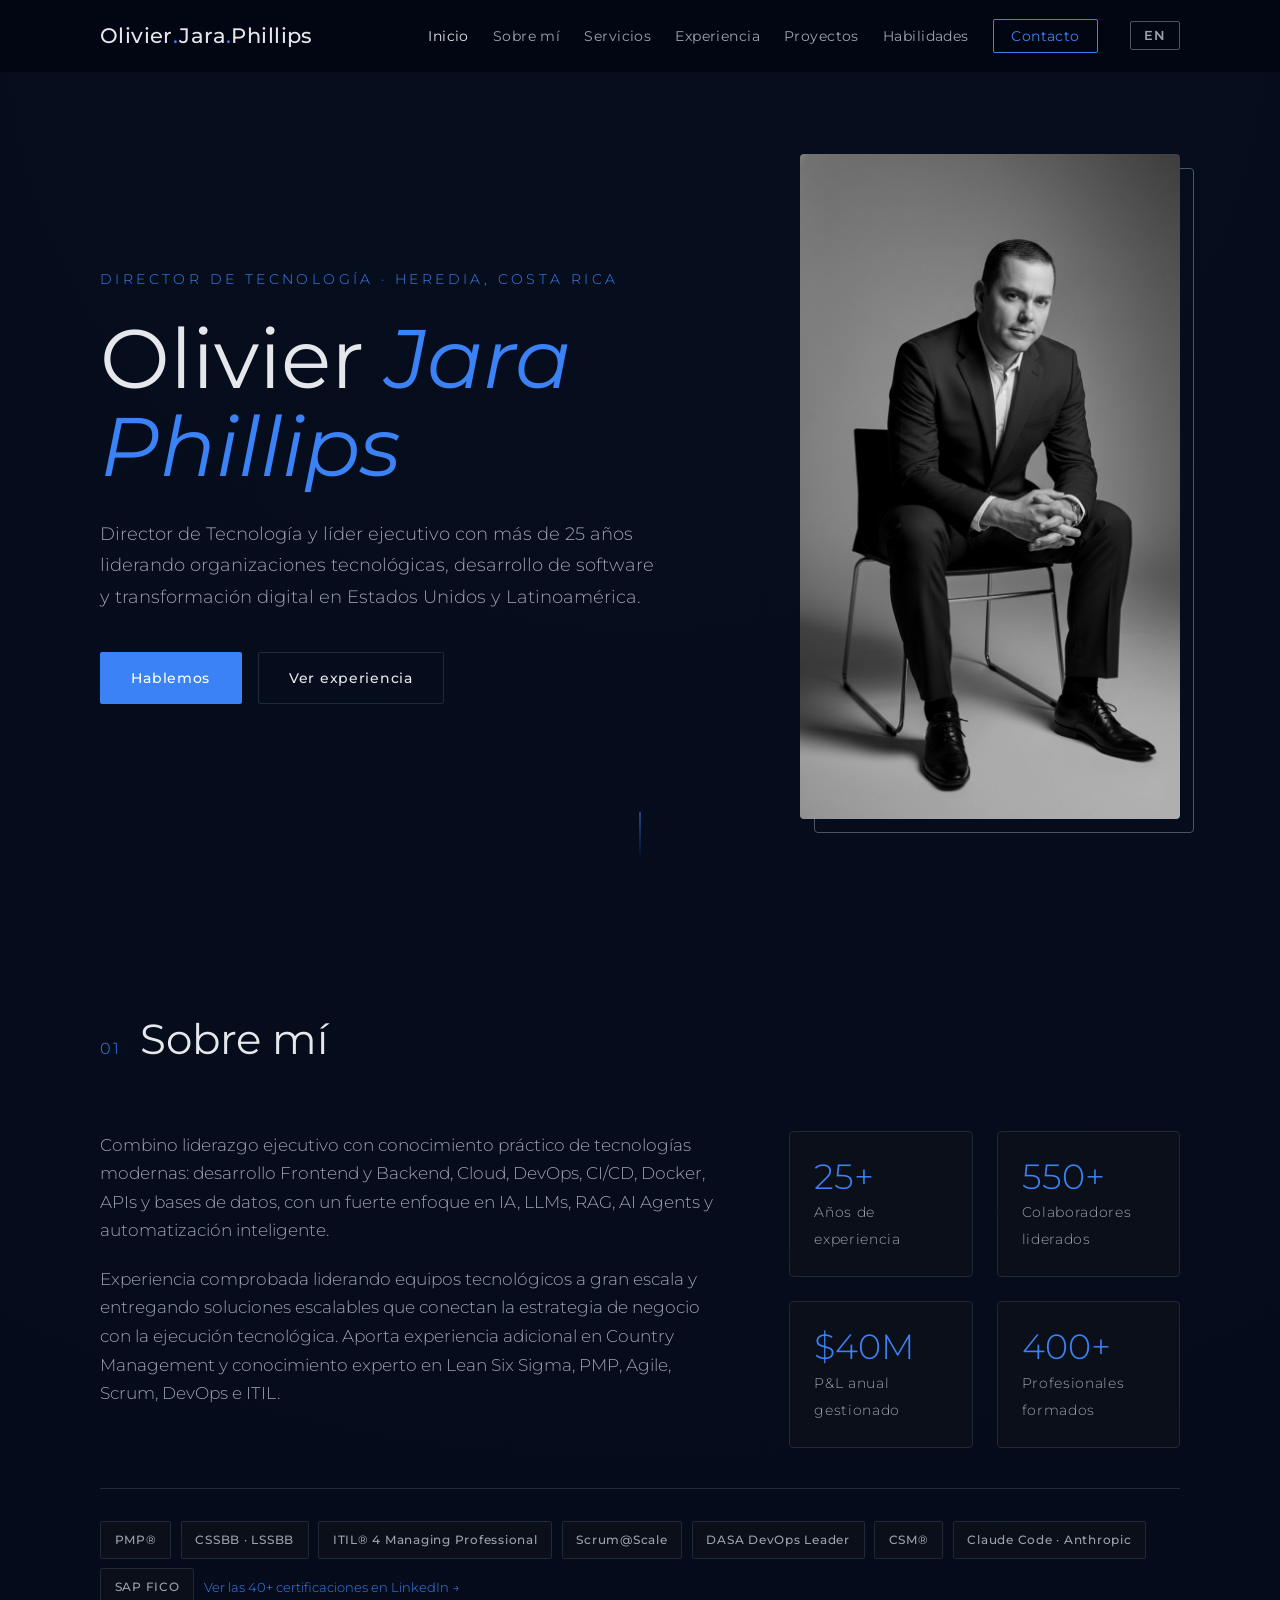
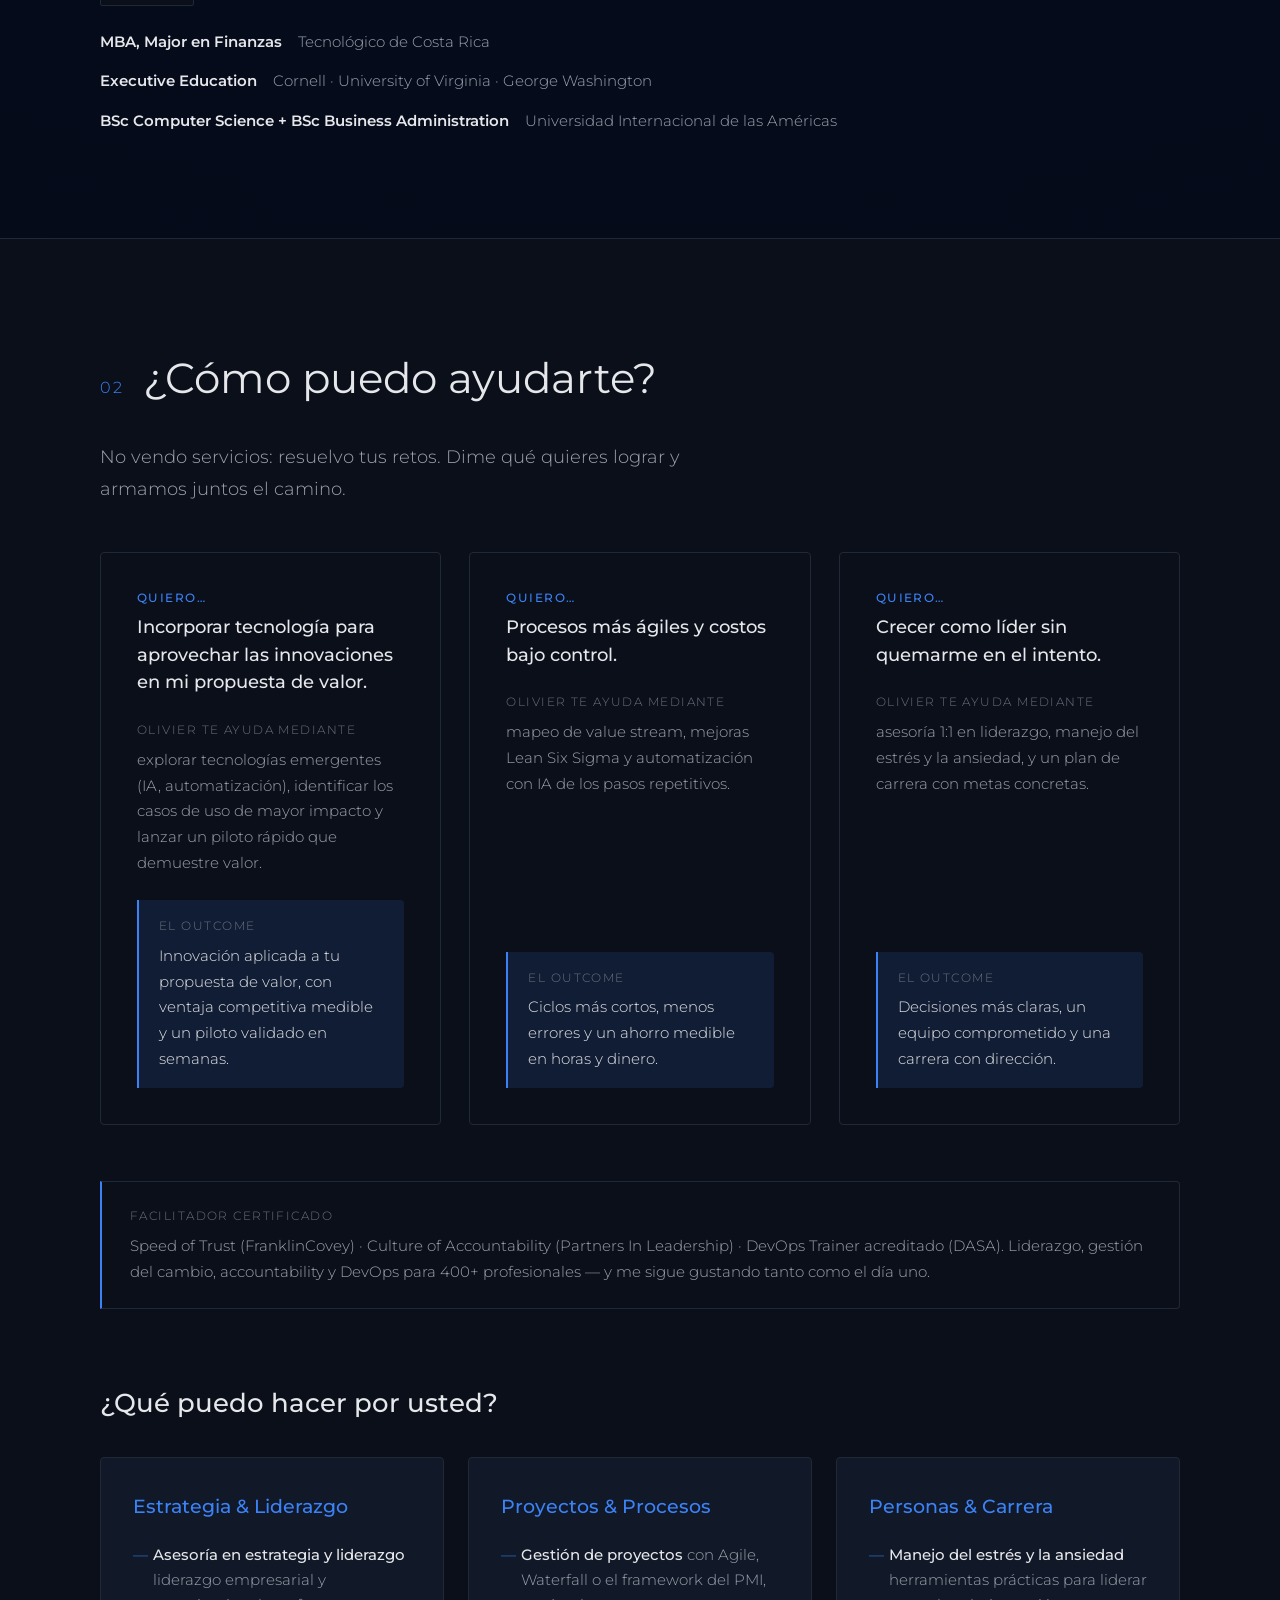
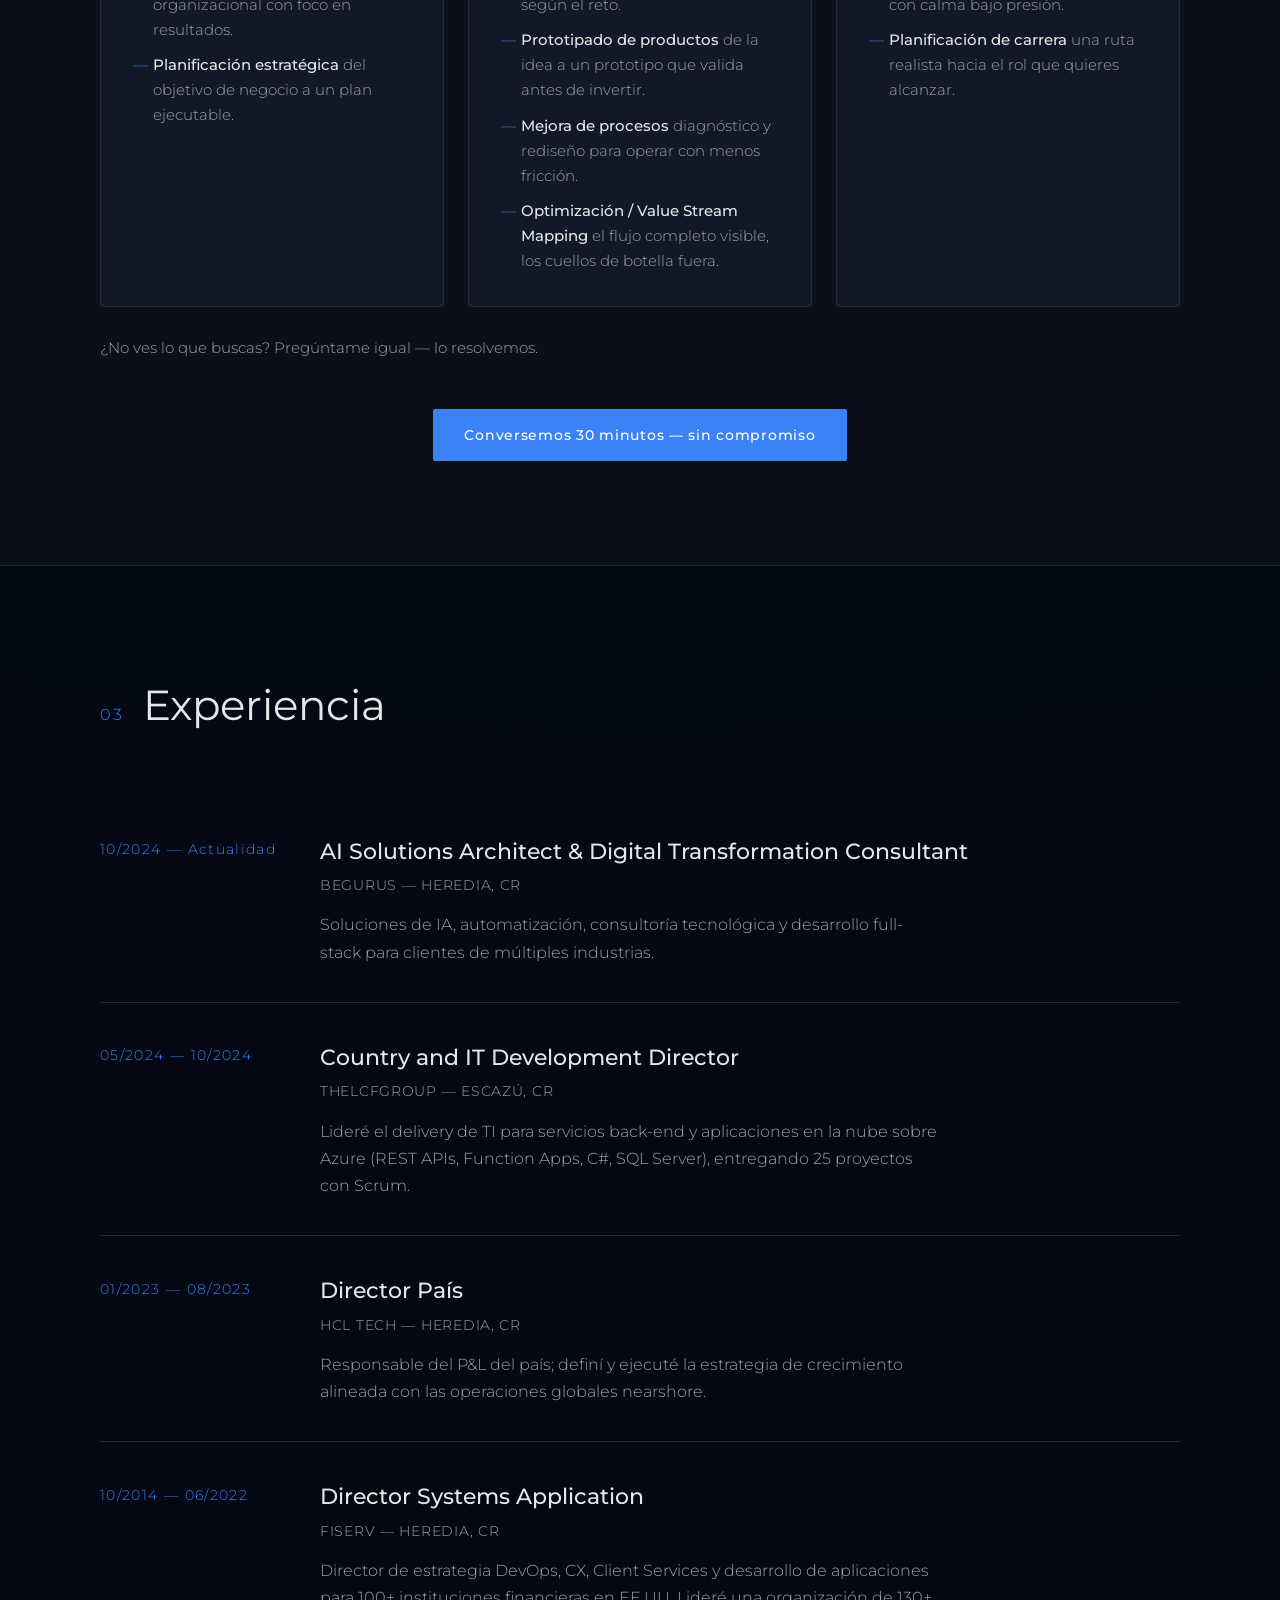
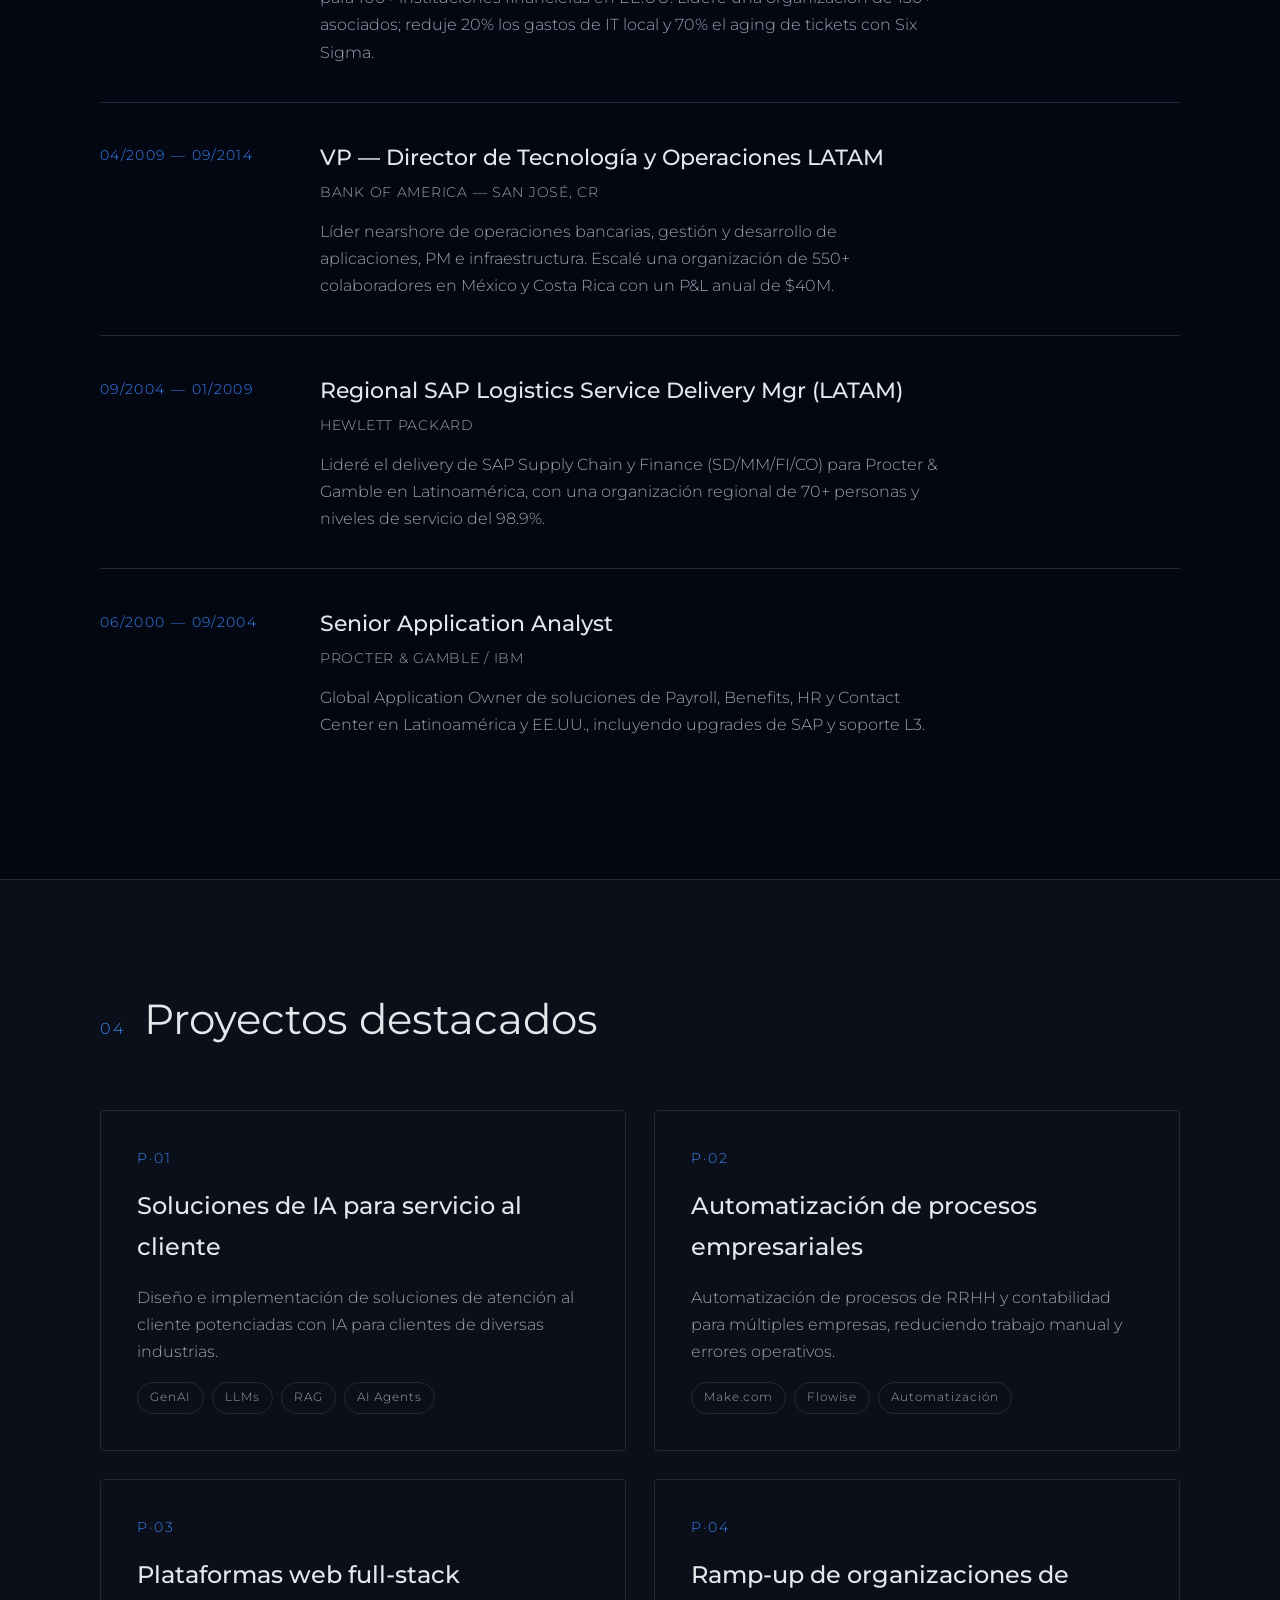
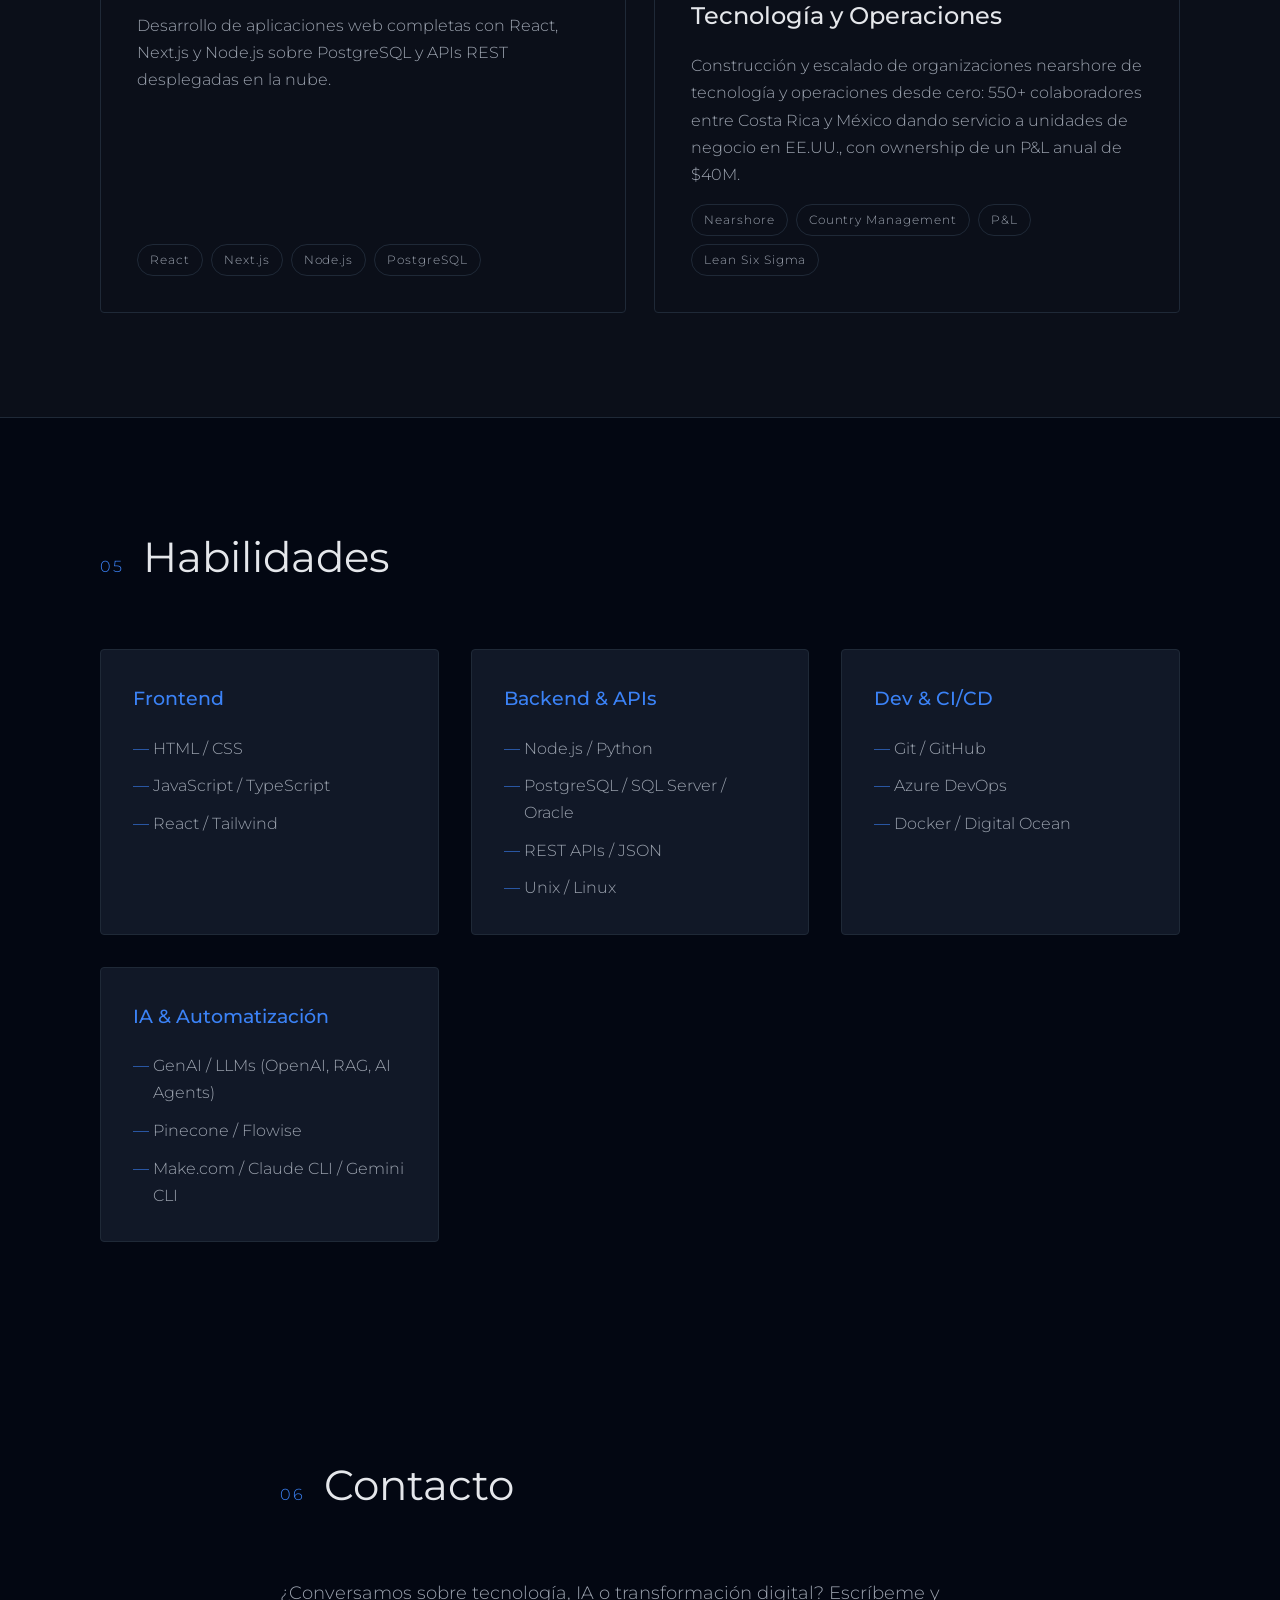
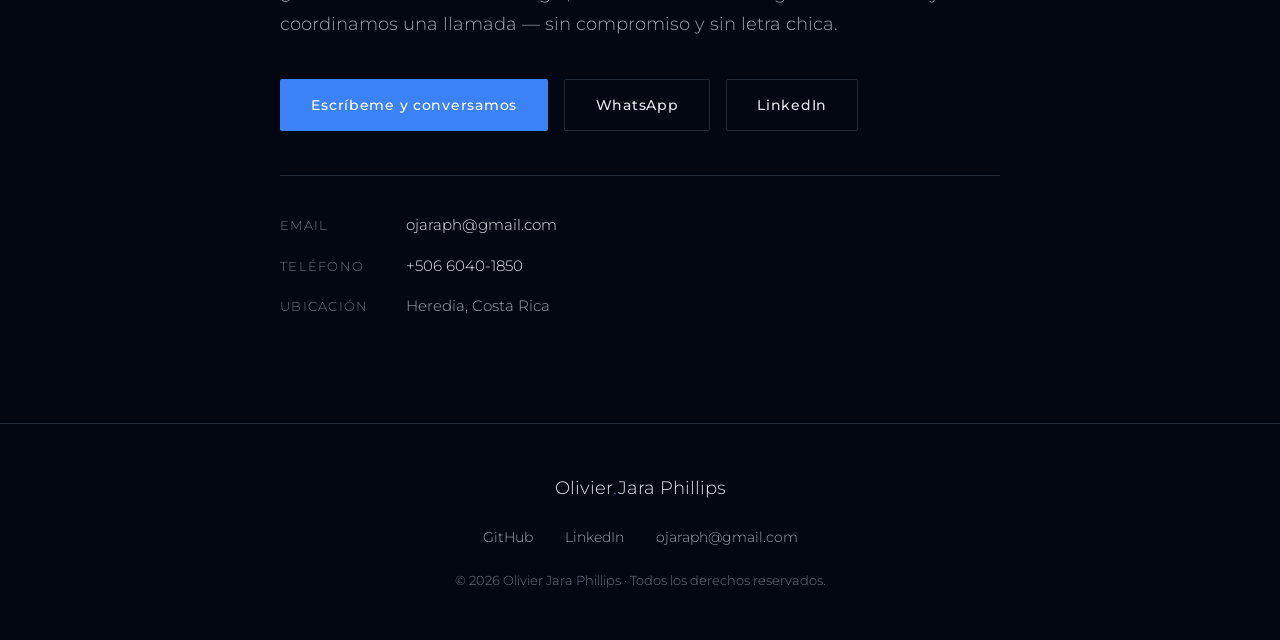
==== commit aaa6904e: "Portal CTA: Servicios a 02, credenciales compactas y catalogo a 8 rubros" ====
--- a/index.html
+++ b/index.html
@@ -182,16 +182,289 @@
                   >P&amp;L anual gestionado</span
                 >
               </div>
+              <div class="fact">
+                <span class="fact-value">400+</span>
+                <span class="fact-label" data-i18n="about.fact4"
+                  >Profesionales formados</span
+                >
+              </div>
             </div>
           </div>
+          <div class="cred-strip reveal">
+            <span class="cred-badge">PMP®</span>
+            <span class="cred-badge">CSSBB · LSSBB</span>
+            <span class="cred-badge">ITIL® 4 Managing Professional</span>
+            <span class="cred-badge">Scrum@Scale</span>
+            <span class="cred-badge">DASA DevOps Leader</span>
+            <span class="cred-badge">CSM®</span>
+            <span class="cred-badge">Claude Code · Anthropic</span>
+            <span class="cred-badge">SAP FICO</span>
+            <a
+              href="https://www.linkedin.com/in/olivierjaraphillipsdirector/details/certifications/"
+              target="_blank"
+              rel="noopener noreferrer"
+              class="cred-more"
+              data-i18n="about.credMore"
+              >Ver las 40+ certificaciones en LinkedIn →</a
+            >
+          </div>
+          <ul class="edu-list reveal">
+            <li>
+              <strong data-i18n="about.edu1t">MBA, Major en Finanzas</strong>
+              <span data-i18n="about.edu1b">Tecnológico de Costa Rica</span>
+            </li>
+            <li>
+              <strong data-i18n="about.edu2t">Executive Education</strong>
+              <span data-i18n="about.edu2b"
+                >Cornell · University of Virginia · George Washington</span
+              >
+            </li>
+            <li>
+              <strong data-i18n="about.edu3t"
+                >BSc Computer Science + BSc Business Administration</strong
+              >
+              <span data-i18n="about.edu3b"
+                >Universidad Internacional de las Américas</span
+              >
+            </li>
+          </ul>
         </div>
       </section>
 
-      <!-- Experience -->
-      <section class="section section-alt" id="experience">
+      <!-- Services -->
+      <section class="section section-alt" id="services">
         <div class="container">
           <div class="section-header reveal">
             <span class="section-number">02</span>
+            <h2 class="section-title" data-i18n="services.title">
+              ¿Cómo puedo ayudarte?
+            </h2>
+          </div>
+          <p class="services-lead reveal" data-i18n="services.lead">
+            No vendo servicios: resuelvo tus retos. Dime qué quieres lograr y
+            armamos juntos el camino.
+          </p>
+
+          <div class="services-grid">
+            <article class="service-card reveal">
+              <p class="service-want">
+                <span class="service-label" data-i18n="services.wantLabel"
+                  >Quiero…</span
+                >
+                <span data-i18n="services.sc1want"
+                  >Incorporar tecnología para aprovechar las innovaciones en mi
+                  propuesta de valor.</span
+                >
+              </p>
+              <div class="service-how">
+                <span class="service-label" data-i18n="services.howLabel"
+                  >Olivier te ayuda mediante</span
+                >
+                <p data-i18n="services.sc1how">
+                  explorar tecnologías emergentes (IA, automatización),
+                  identificar los casos de uso de mayor impacto y lanzar un
+                  piloto rápido que demuestre valor.
+                </p>
+              </div>
+              <div class="service-outcome">
+                <span class="service-label" data-i18n="services.outcomeLabel"
+                  >El outcome</span
+                >
+                <p data-i18n="services.sc1outcome">
+                  Innovación aplicada a tu propuesta de valor, con ventaja
+                  competitiva medible y un piloto validado en semanas.
+                </p>
+              </div>
+            </article>
+
+            <article class="service-card reveal">
+              <p class="service-want">
+                <span class="service-label" data-i18n="services.wantLabel"
+                  >Quiero…</span
+                >
+                <span data-i18n="services.sc2want"
+                  >Procesos más ágiles y costos bajo control.</span
+                >
+              </p>
+              <div class="service-how">
+                <span class="service-label" data-i18n="services.howLabel"
+                  >Olivier te ayuda mediante</span
+                >
+                <p data-i18n="services.sc2how">
+                  mapeo de value stream, mejoras Lean Six Sigma y automatización
+                  con IA de los pasos repetitivos.
+                </p>
+              </div>
+              <div class="service-outcome">
+                <span class="service-label" data-i18n="services.outcomeLabel"
+                  >El outcome</span
+                >
+                <p data-i18n="services.sc2outcome">
+                  Ciclos más cortos, menos errores y un ahorro medible en horas
+                  y dinero.
+                </p>
+              </div>
+            </article>
+
+            <article class="service-card reveal">
+              <p class="service-want">
+                <span class="service-label" data-i18n="services.wantLabel"
+                  >Quiero…</span
+                >
+                <span data-i18n="services.sc3want"
+                  >Crecer como líder sin quemarme en el intento.</span
+                >
+              </p>
+              <div class="service-how">
+                <span class="service-label" data-i18n="services.howLabel"
+                  >Olivier te ayuda mediante</span
+                >
+                <p data-i18n="services.sc3how">
+                  asesoría 1:1 en liderazgo, manejo del estrés y la ansiedad, y
+                  un plan de carrera con metas concretas.
+                </p>
+              </div>
+              <div class="service-outcome">
+                <span class="service-label" data-i18n="services.outcomeLabel"
+                  >El outcome</span
+                >
+                <p data-i18n="services.sc3outcome">
+                  Decisiones más claras, un equipo comprometido y una carrera
+                  con dirección.
+                </p>
+              </div>
+            </article>
+          </div>
+
+          <aside class="trainer-note reveal">
+            <span class="service-label" data-i18n="services.trainerLabel"
+              >Facilitador certificado</span
+            >
+            <p data-i18n="services.trainerNote">
+              Speed of Trust (FranklinCovey) · Culture of Accountability
+              (Partners In Leadership) · DevOps Trainer acreditado (DASA).
+              Liderazgo, gestión del cambio, accountability y DevOps para 400+
+              profesionales — y me sigue gustando tanto como el día uno.
+            </p>
+          </aside>
+
+          <div class="services-catalog reveal">
+            <h3
+              class="services-catalog-title"
+              data-i18n="services.catalogTitle"
+            >
+              ¿Qué puedo hacer por usted?
+            </h3>
+            <div class="catalog-grid">
+              <div class="skill-group">
+                <h4 class="skill-group-title" data-i18n="services.g1">
+                  Estrategia &amp; Liderazgo
+                </h4>
+                <ul class="skill-list">
+                  <li>
+                    <strong data-i18n="services.i1t"
+                      >Asesoría en estrategia y liderazgo</strong
+                    >
+                    <span data-i18n="services.i1b"
+                      >liderazgo empresarial y organizacional con foco en
+                      resultados.</span
+                    >
+                  </li>
+                  <li>
+                    <strong data-i18n="services.i2t"
+                      >Planificación estratégica</strong
+                    >
+                    <span data-i18n="services.i2b"
+                      >del objetivo de negocio a un plan ejecutable.</span
+                    >
+                  </li>
+                </ul>
+              </div>
+              <div class="skill-group">
+                <h4 class="skill-group-title" data-i18n="services.g2">
+                  Proyectos &amp; Procesos
+                </h4>
+                <ul class="skill-list">
+                  <li>
+                    <strong data-i18n="services.i5t"
+                      >Gestión de proyectos</strong
+                    >
+                    <span data-i18n="services.i5b"
+                      >con Agile, Waterfall o el framework del PMI, según el
+                      reto.</span
+                    >
+                  </li>
+                  <li>
+                    <strong data-i18n="services.i7t"
+                      >Prototipado de productos</strong
+                    >
+                    <span data-i18n="services.i7b"
+                      >de la idea a un prototipo que valida antes de
+                      invertir.</span
+                    >
+                  </li>
+                  <li>
+                    <strong data-i18n="services.i8t">Mejora de procesos</strong>
+                    <span data-i18n="services.i8b"
+                      >diagnóstico y rediseño para operar con menos
+                      fricción.</span
+                    >
+                  </li>
+                  <li>
+                    <strong data-i18n="services.i9t"
+                      >Optimización / Value Stream Mapping</strong
+                    >
+                    <span data-i18n="services.i9b"
+                      >el flujo completo visible, los cuellos de botella
+                      fuera.</span
+                    >
+                  </li>
+                </ul>
+              </div>
+              <div class="skill-group">
+                <h4 class="skill-group-title" data-i18n="services.g4">
+                  Personas &amp; Carrera
+                </h4>
+                <ul class="skill-list">
+                  <li>
+                    <strong data-i18n="services.i12t"
+                      >Manejo del estrés y la ansiedad</strong
+                    >
+                    <span data-i18n="services.i12b"
+                      >herramientas prácticas para liderar con calma bajo
+                      presión.</span
+                    >
+                  </li>
+                  <li>
+                    <strong data-i18n="services.i15t"
+                      >Planificación de carrera</strong
+                    >
+                    <span data-i18n="services.i15b"
+                      >una ruta realista hacia el rol que quieres
+                      alcanzar.</span
+                    >
+                  </li>
+                </ul>
+              </div>
+            </div>
+            <p class="catalog-more" data-i18n="services.moreLine">
+              ¿No ves lo que buscas? Pregúntame igual — lo resolvemos.
+            </p>
+          </div>
+
+          <div class="services-cta reveal">
+            <a href="#contact" class="btn btn-primary" data-i18n="services.cta"
+              >Conversemos 30 minutos — sin compromiso</a
+            >
+          </div>
+        </div>
+      </section>
+
+      <!-- Experience -->
+      <section class="section" id="experience">
+        <div class="container">
+          <div class="section-header reveal">
+            <span class="section-number">03</span>
             <h2 class="section-title" data-i18n="experience.title">
               Experiencia
             </h2>
@@ -317,10 +590,10 @@
       </section>
 
       <!-- Projects -->
-      <section class="section" id="projects">
+      <section class="section section-alt" id="projects">
         <div class="container">
           <div class="section-header reveal">
-            <span class="section-number">03</span>
+            <span class="section-number">04</span>
             <h2 class="section-title" data-i18n="projects.title">
               Proyectos destacados
             </h2>
@@ -399,10 +672,10 @@
       </section>
 
       <!-- Skills -->
-      <section class="section section-alt" id="skills">
+      <section class="section" id="skills">
         <div class="container">
           <div class="section-header reveal">
-            <span class="section-number">04</span>
+            <span class="section-number">05</span>
             <h2 class="section-title" data-i18n="skills.title">Habilidades</h2>
           </div>
           <div class="skills-grid">
@@ -451,311 +724,6 @@
         </div>
       </section>
 
-      <!-- Services -->
-      <section class="section" id="services">
-        <div class="container">
-          <div class="section-header reveal">
-            <span class="section-number">05</span>
-            <h2 class="section-title" data-i18n="services.title">
-              ¿Cómo puedo ayudarte?
-            </h2>
-          </div>
-          <p class="services-lead reveal" data-i18n="services.lead">
-            No vendo servicios: resuelvo tus retos. Dime qué quieres lograr y
-            armamos juntos el camino.
-          </p>
-
-          <div class="services-grid">
-            <article class="service-card reveal">
-              <p class="service-want">
-                <span class="service-label" data-i18n="services.wantLabel"
-                  >Quiero…</span
-                >
-                <span data-i18n="services.sc1want"
-                  >Mejorar mi administración del tiempo y dejar de apagar
-                  incendios.</span
-                >
-              </p>
-              <div class="service-how">
-                <span class="service-label" data-i18n="services.howLabel"
-                  >Olivier te ayuda mediante</span
-                >
-                <p data-i18n="services.sc1how">
-                  una evaluación de tus hábitos y agenda, priorización,
-                  time-blocking y rituales semanales de foco.
-                </p>
-              </div>
-              <div class="service-outcome">
-                <span class="service-label" data-i18n="services.outcomeLabel"
-                  >El outcome</span
-                >
-                <p data-i18n="services.sc1outcome">
-                  Una agenda que refleja tus prioridades reales, menos días
-                  reactivos y espacio para lo estratégico.
-                </p>
-              </div>
-            </article>
-
-            <article class="service-card reveal">
-              <p class="service-want">
-                <span class="service-label" data-i18n="services.wantLabel"
-                  >Quiero…</span
-                >
-                <span data-i18n="services.sc2want"
-                  >Procesos más ágiles y costos bajo control.</span
-                >
-              </p>
-              <div class="service-how">
-                <span class="service-label" data-i18n="services.howLabel"
-                  >Olivier te ayuda mediante</span
-                >
-                <p data-i18n="services.sc2how">
-                  mapeo de value stream, mejoras Lean Six Sigma y automatización
-                  con IA de los pasos repetitivos.
-                </p>
-              </div>
-              <div class="service-outcome">
-                <span class="service-label" data-i18n="services.outcomeLabel"
-                  >El outcome</span
-                >
-                <p data-i18n="services.sc2outcome">
-                  Ciclos más cortos, menos errores y un ahorro medible en horas
-                  y dinero.
-                </p>
-              </div>
-            </article>
-
-            <article class="service-card reveal">
-              <p class="service-want">
-                <span class="service-label" data-i18n="services.wantLabel"
-                  >Quiero…</span
-                >
-                <span data-i18n="services.sc3want"
-                  >Crecer como líder sin quemarme en el intento.</span
-                >
-              </p>
-              <div class="service-how">
-                <span class="service-label" data-i18n="services.howLabel"
-                  >Olivier te ayuda mediante</span
-                >
-                <p data-i18n="services.sc3how">
-                  asesoría 1:1 en liderazgo, manejo del estrés y la ansiedad, y
-                  un plan de carrera con metas concretas.
-                </p>
-              </div>
-              <div class="service-outcome">
-                <span class="service-label" data-i18n="services.outcomeLabel"
-                  >El outcome</span
-                >
-                <p data-i18n="services.sc3outcome">
-                  Decisiones más claras, un equipo comprometido y una carrera
-                  con dirección.
-                </p>
-              </div>
-            </article>
-          </div>
-
-          <div class="services-catalog reveal">
-            <h3
-              class="services-catalog-title"
-              data-i18n="services.catalogTitle"
-            >
-              ¿Qué puedo hacer por usted?
-            </h3>
-            <div class="catalog-grid">
-              <div class="skill-group">
-                <h4 class="skill-group-title" data-i18n="services.g1">
-                  Estrategia &amp; Liderazgo
-                </h4>
-                <ul class="skill-list">
-                  <li>
-                    <strong data-i18n="services.i1t"
-                      >Asesoría en estrategia y liderazgo</strong
-                    >
-                    <span data-i18n="services.i1b"
-                      >liderazgo empresarial y organizacional con foco en
-                      resultados.</span
-                    >
-                  </li>
-                  <li>
-                    <strong data-i18n="services.i2t"
-                      >Planificación estratégica</strong
-                    >
-                    <span data-i18n="services.i2b"
-                      >del objetivo de negocio a un plan ejecutable.</span
-                    >
-                  </li>
-                  <li>
-                    <strong data-i18n="services.i3t"
-                      >Gestión política en organizaciones</strong
-                    >
-                    <span data-i18n="services.i3b"
-                      >influencia constructiva y alianzas que destraban
-                      proyectos.</span
-                    >
-                  </li>
-                  <li>
-                    <strong data-i18n="services.i4t"
-                      >Navegación por gerencia matricial</strong
-                    >
-                    <span data-i18n="services.i4b"
-                      >resultados sin autoridad directa, aprendida en la
-                      práctica.</span
-                    >
-                  </li>
-                </ul>
-              </div>
-              <div class="skill-group">
-                <h4 class="skill-group-title" data-i18n="services.g2">
-                  Proyectos &amp; Entrega
-                </h4>
-                <ul class="skill-list">
-                  <li>
-                    <strong data-i18n="services.i5t"
-                      >Gestión de proyectos</strong
-                    >
-                    <span data-i18n="services.i5b"
-                      >con Agile, Waterfall o el framework del PMI, según el
-                      reto.</span
-                    >
-                  </li>
-                  <li>
-                    <strong data-i18n="services.i6t"
-                      >Administración de riesgos</strong
-                    >
-                    <span data-i18n="services.i6b"
-                      >riesgos identificados y gestionados antes de que sean
-                      crisis.</span
-                    >
-                  </li>
-                  <li>
-                    <strong data-i18n="services.i7t"
-                      >Prototipado de productos</strong
-                    >
-                    <span data-i18n="services.i7b"
-                      >de la idea a un prototipo que valida antes de
-                      invertir.</span
-                    >
-                  </li>
-                </ul>
-              </div>
-              <div class="skill-group">
-                <h4 class="skill-group-title" data-i18n="services.g3">
-                  Procesos &amp; Operaciones
-                </h4>
-                <ul class="skill-list">
-                  <li>
-                    <strong data-i18n="services.i8t">Mejora de procesos</strong>
-                    <span data-i18n="services.i8b"
-                      >diagnóstico y rediseño para operar con menos
-                      fricción.</span
-                    >
-                  </li>
-                  <li>
-                    <strong data-i18n="services.i9t"
-                      >Optimización / Value Stream Mapping</strong
-                    >
-                    <span data-i18n="services.i9b"
-                      >el flujo completo visible, los cuellos de botella
-                      fuera.</span
-                    >
-                  </li>
-                  <li>
-                    <strong data-i18n="services.i10t"
-                      >Control y monitoreo</strong
-                    >
-                    <span data-i18n="services.i10b"
-                      >indicadores que informan decisiones, no solo
-                      reportes.</span
-                    >
-                  </li>
-                  <li>
-                    <strong data-i18n="services.i11t"
-                      >Planificación financiera</strong
-                    >
-                    <span data-i18n="services.i11b"
-                      >presupuestos y P&amp;L alineados a la estrategia.</span
-                    >
-                  </li>
-                </ul>
-              </div>
-              <div class="skill-group">
-                <h4 class="skill-group-title" data-i18n="services.g4">
-                  Personas &amp; Carrera
-                </h4>
-                <ul class="skill-list">
-                  <li>
-                    <strong data-i18n="services.i12t"
-                      >Manejo del estrés y la ansiedad</strong
-                    >
-                    <span data-i18n="services.i12b"
-                      >herramientas prácticas para liderar con calma bajo
-                      presión.</span
-                    >
-                  </li>
-                  <li>
-                    <strong data-i18n="services.i13t"
-                      >Productividad personal</strong
-                    >
-                    <span data-i18n="services.i13b"
-                      >sistemas de trabajo que rinden sin sacrificar tu
-                      vida.</span
-                    >
-                  </li>
-                  <li>
-                    <strong data-i18n="services.i14t"
-                      >Administración del tiempo</strong
-                    >
-                    <span data-i18n="services.i14b"
-                      >prioridades claras y foco en lo que de verdad
-                      importa.</span
-                    >
-                  </li>
-                  <li>
-                    <strong data-i18n="services.i15t"
-                      >Planificación de carrera</strong
-                    >
-                    <span data-i18n="services.i15b"
-                      >una ruta realista hacia el rol que quieres
-                      alcanzar.</span
-                    >
-                  </li>
-                </ul>
-              </div>
-              <div class="skill-group">
-                <h4 class="skill-group-title" data-i18n="services.g5">
-                  Equipos &amp; Talento
-                </h4>
-                <ul class="skill-list">
-                  <li>
-                    <strong data-i18n="services.i16t"
-                      >RRHH en tecnología</strong
-                    >
-                    <span data-i18n="services.i16b"
-                      >administración y desarrollo de talento técnico a
-                      escala.</span
-                    >
-                  </li>
-                  <li>
-                    <strong data-i18n="services.i17t">Trabajo en equipo</strong>
-                    <span data-i18n="services.i17b"
-                      >equipos que colaboran, entregan y disfrutan el
-                      camino.</span
-                    >
-                  </li>
-                </ul>
-              </div>
-            </div>
-          </div>
-
-          <div class="services-cta reveal">
-            <a href="#contact" class="btn btn-primary" data-i18n="services.cta"
-              >Agendemos una conversación</a
-            >
-          </div>
-        </div>
-      </section>
-
       <!-- Contact -->
       <section class="section" id="contact">
         <div class="container contact-wrapper">
@@ -765,14 +733,15 @@
           </div>
           <p class="contact-lead reveal" data-i18n="contact.lead">
             ¿Conversamos sobre tecnología, IA o transformación digital?
-            Escríbeme y coordinamos una llamada.
+            Escríbeme y coordinamos una llamada — sin compromiso y sin letra
+            chica.
           </p>
           <div class="contact-actions reveal">
             <a
               href="mailto:ojaraph@gmail.com"
               class="btn btn-primary"
               data-i18n="contact.ctaEmail"
-              >Enviar correo</a
+              >Escríbeme y conversamos</a
             >
             <a
               href="https://wa.me/50660401850"
--- a/styles.css
+++ b/styles.css
@@ -411,6 +411,7 @@
 
 .about-facts {
   display: grid;
+  grid-template-columns: repeat(2, minmax(0, 1fr));
   gap: 1.5rem;
 }
 
@@ -433,6 +434,69 @@
   font-size: 0.85rem;
   color: var(--color-text-muted);
   letter-spacing: 0.05em;
+}
+
+/* Credibility strip + education */
+
+.cred-strip {
+  display: flex;
+  flex-wrap: wrap;
+  align-items: center;
+  gap: 0.6rem;
+  margin-top: 2.5rem;
+  padding-top: 2rem;
+  border-top: 1px solid var(--color-border);
+}
+
+.cred-badge {
+  padding: 0.45rem 0.85rem;
+  background: var(--color-surface);
+  border: 1px solid var(--color-border);
+  border-radius: 2px;
+  font-size: 0.78rem;
+  font-weight: 500;
+  letter-spacing: 0.06em;
+  color: var(--color-text-muted);
+  transition:
+    color var(--transition-base),
+    border-color var(--transition-base);
+}
+
+.cred-badge:hover {
+  color: var(--color-accent-hover);
+  border-color: var(--color-accent);
+}
+
+.cred-more {
+  font-size: 0.82rem;
+  color: var(--color-accent);
+  text-decoration: none;
+  transition: color var(--transition-base);
+}
+
+.cred-more:hover {
+  color: var(--color-accent-hover);
+}
+
+.edu-list {
+  list-style: none;
+  display: grid;
+  gap: 0.9rem;
+  margin-top: 1.5rem;
+}
+
+.edu-list li {
+  display: flex;
+  flex-wrap: wrap;
+  align-items: baseline;
+  gap: 0.35rem 1rem;
+  font-size: 0.92rem;
+  color: var(--color-text-muted);
+}
+
+.edu-list strong {
+  font-weight: 600;
+  color: var(--color-text);
 }
 
 /* ==========================================================================
@@ -690,8 +754,29 @@
 
 .catalog-grid {
   display: grid;
-  grid-template-columns: repeat(auto-fit, minmax(240px, 1fr));
+  grid-template-columns: repeat(3, minmax(0, 1fr));
   gap: 1.5rem;
+}
+
+.catalog-more {
+  margin-top: 1.75rem;
+  font-size: 0.95rem;
+  color: var(--color-text-muted);
+}
+
+.trainer-note {
+  margin-top: 3.5rem;
+  padding: 1.5rem 1.75rem;
+  background: var(--color-surface);
+  border: 1px solid var(--color-border);
+  border-left: 2px solid var(--color-accent);
+  border-radius: 0 4px 4px 0;
+}
+
+.trainer-note p {
+  margin-top: 0.4rem;
+  font-size: 0.95rem;
+  color: var(--color-text-muted);
 }
 
 .catalog-grid .skill-list li {
@@ -881,7 +966,11 @@
   }
 
   .about-facts {
-    grid-template-columns: repeat(3, 1fr);
+    grid-template-columns: repeat(2, 1fr);
+  }
+
+  .catalog-grid {
+    grid-template-columns: 1fr;
   }
 
   .projects-grid {
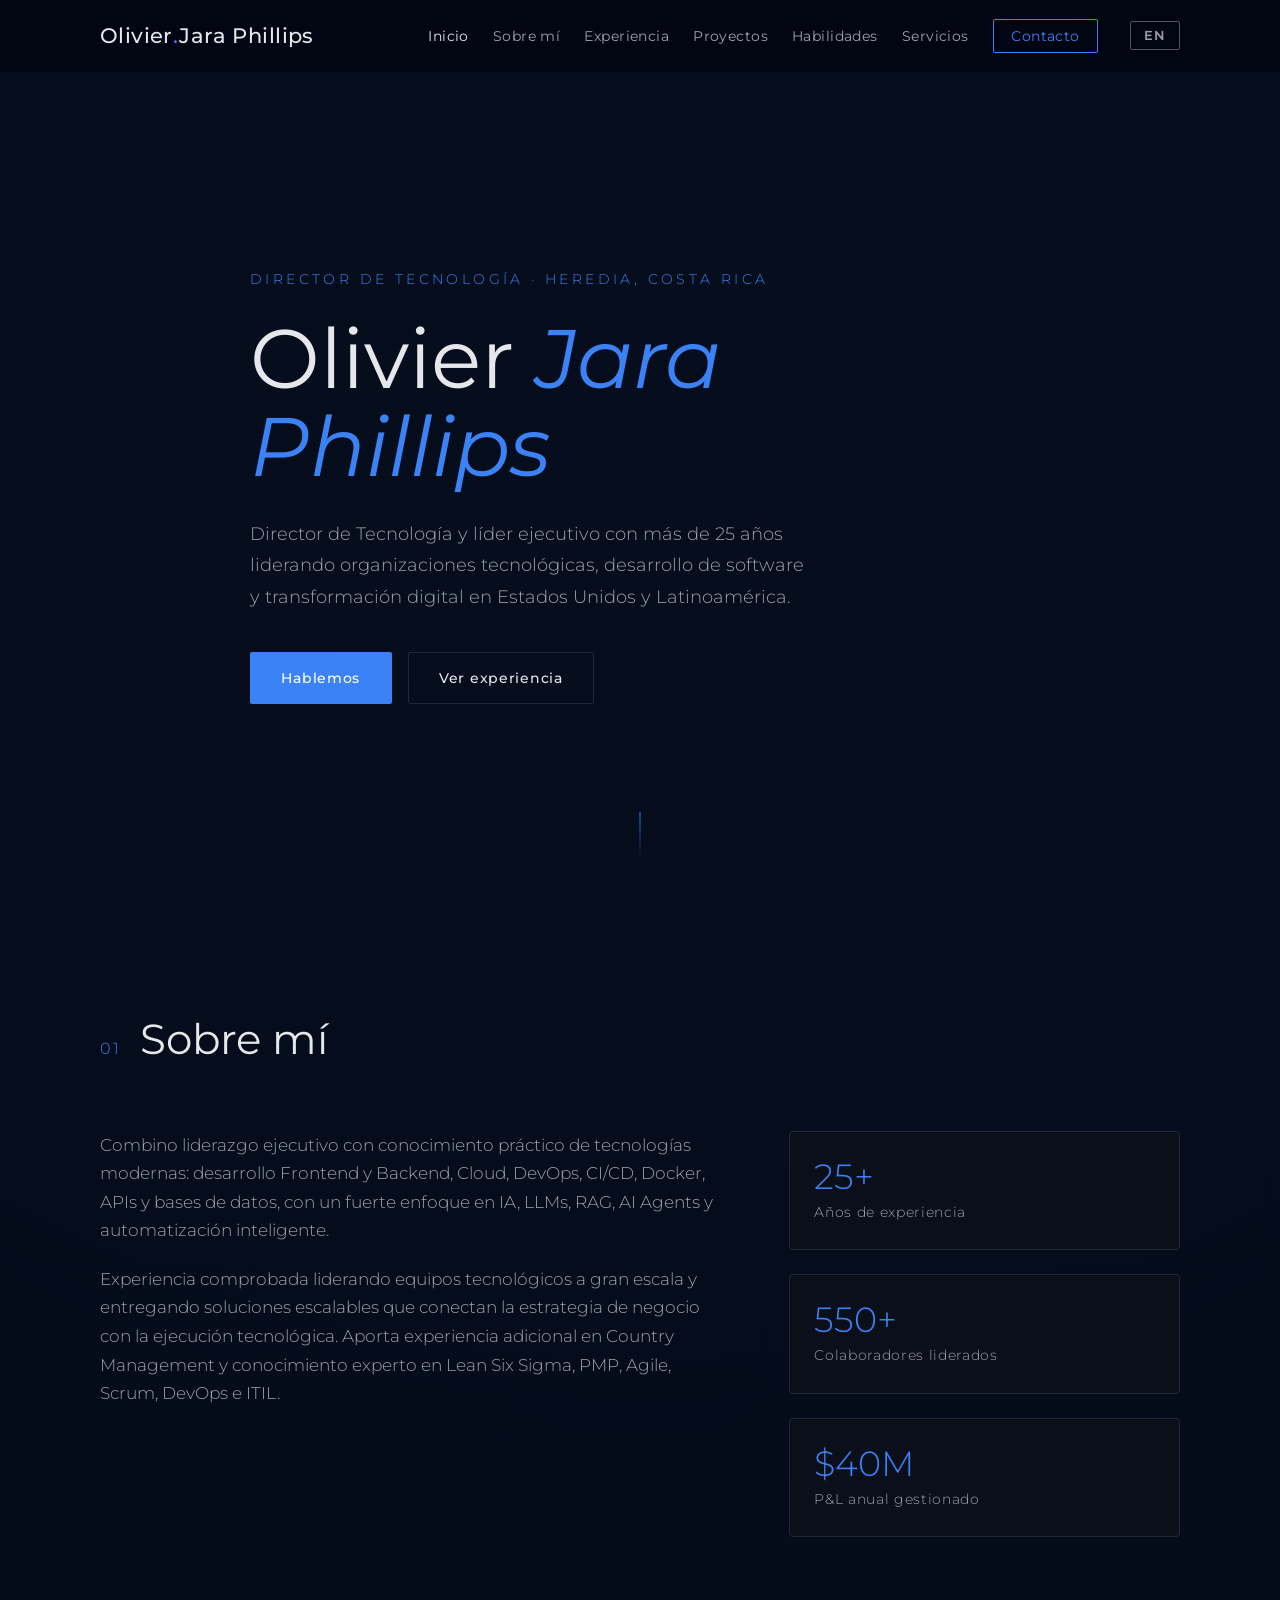
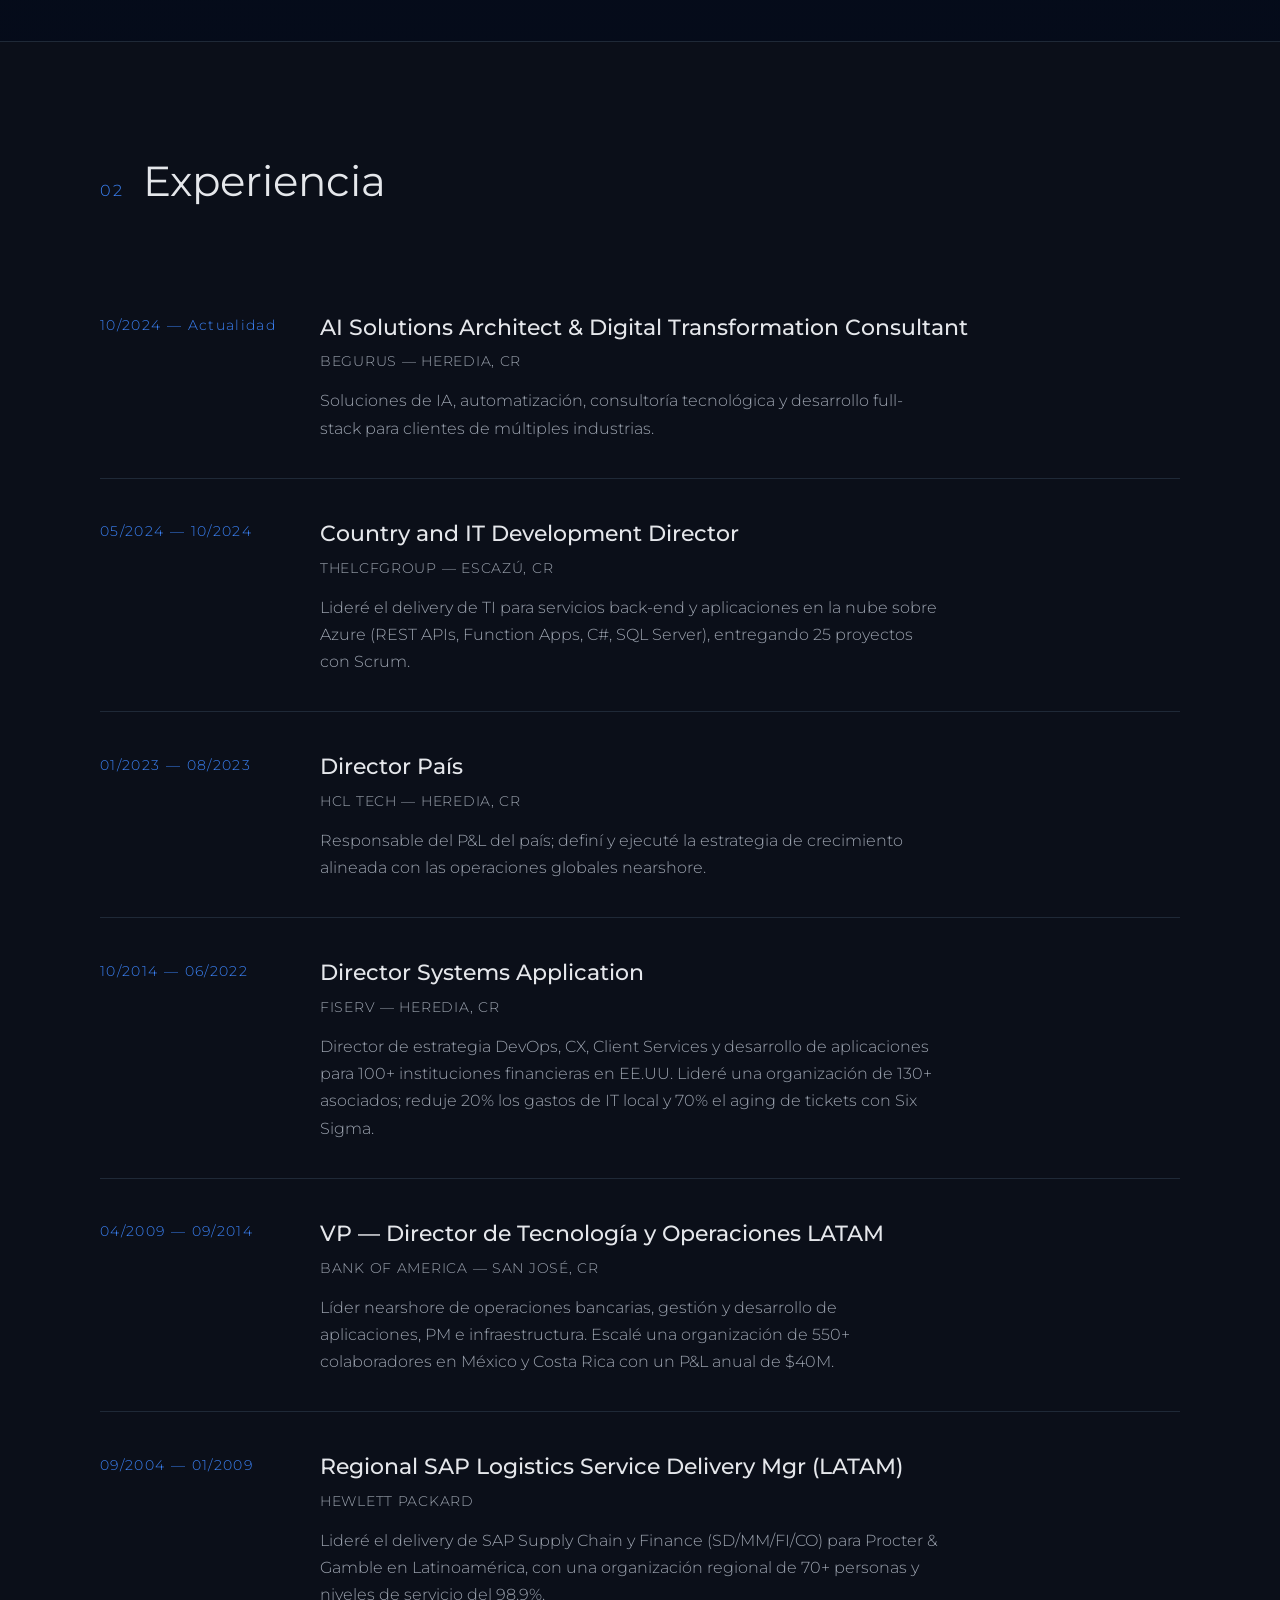
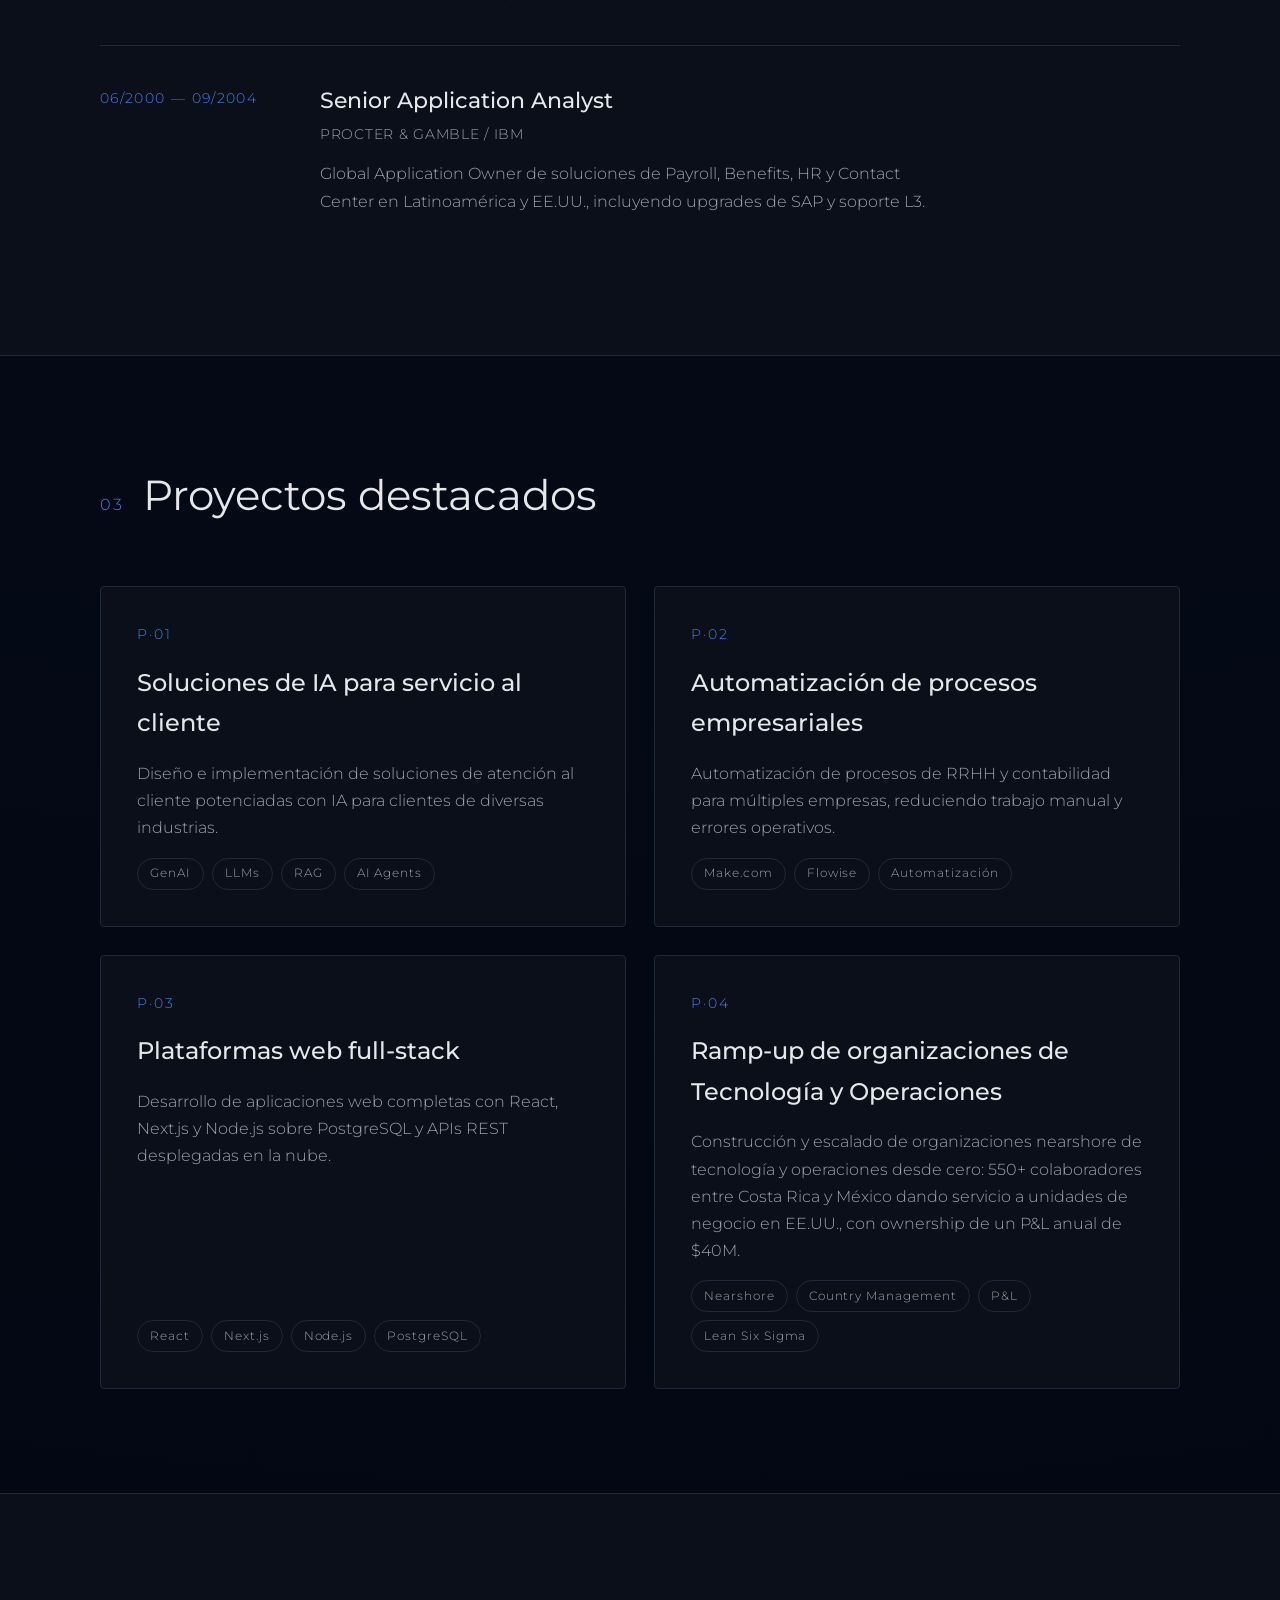
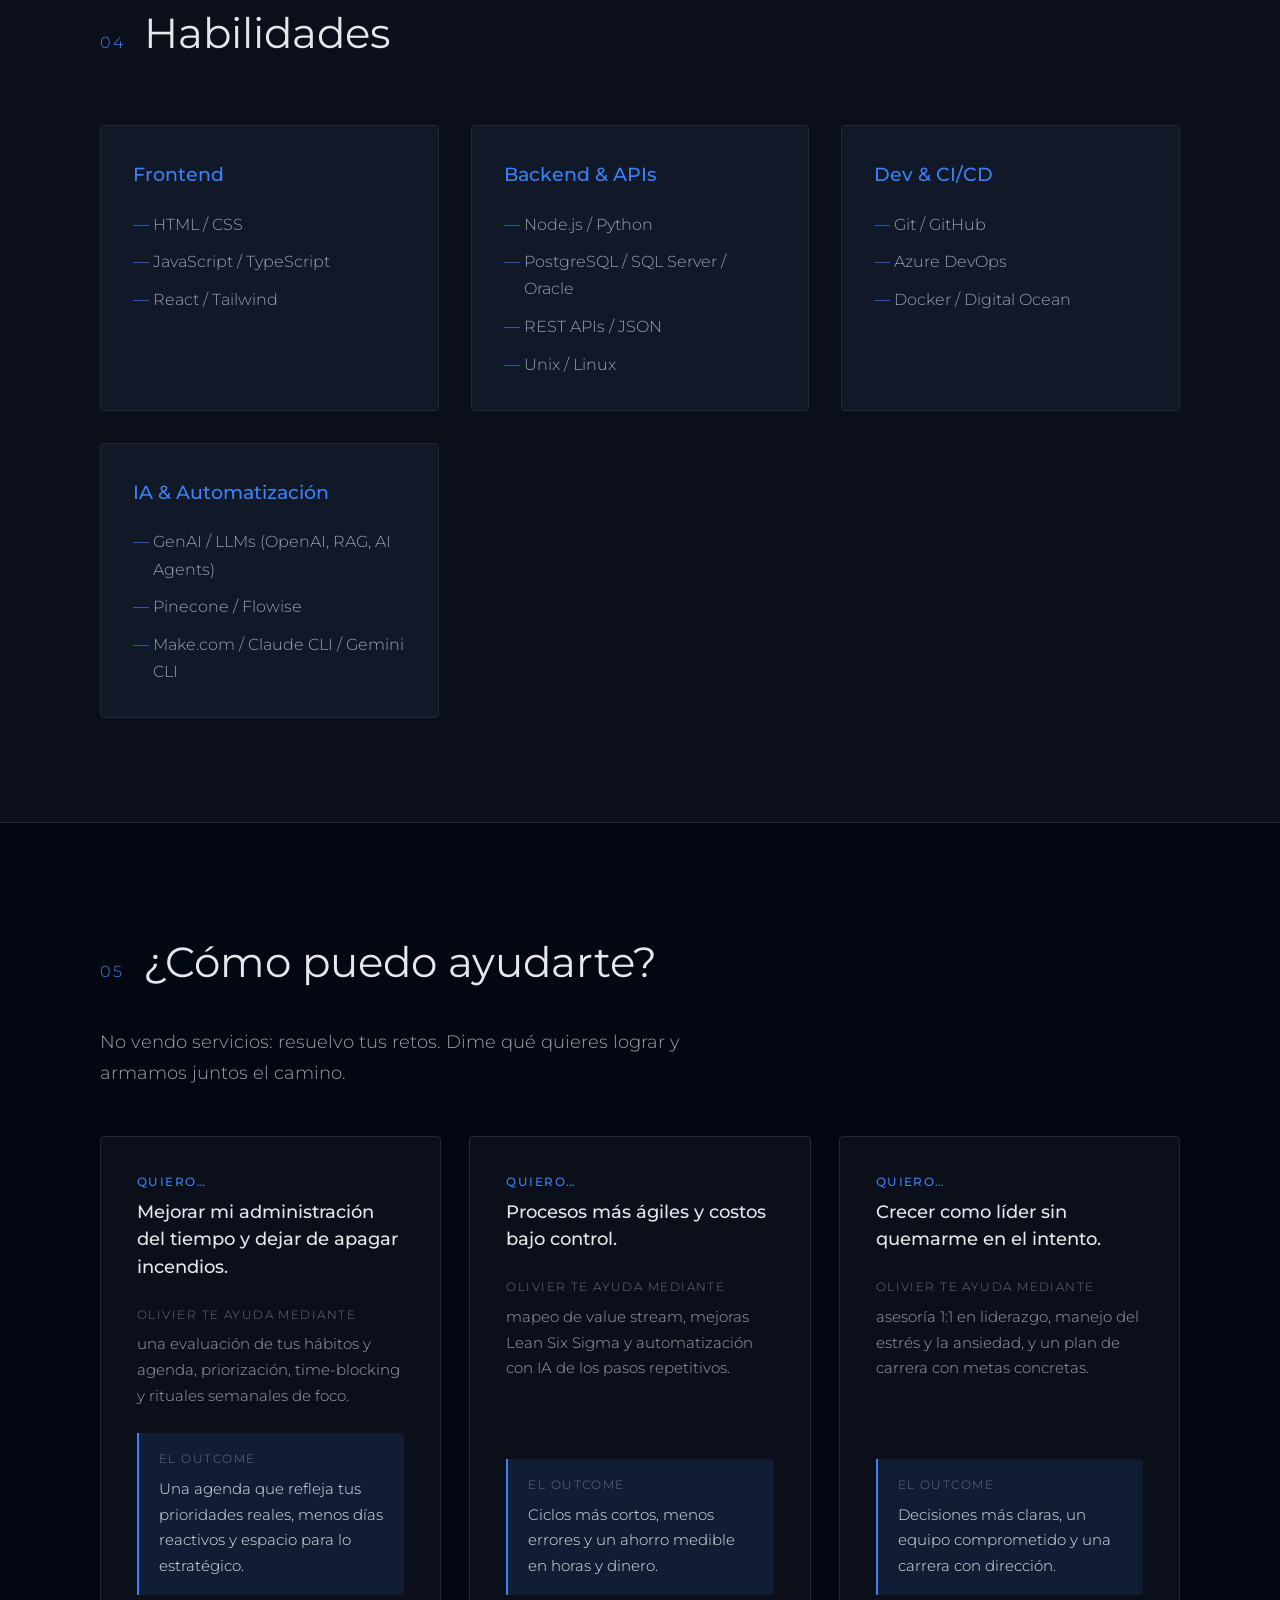
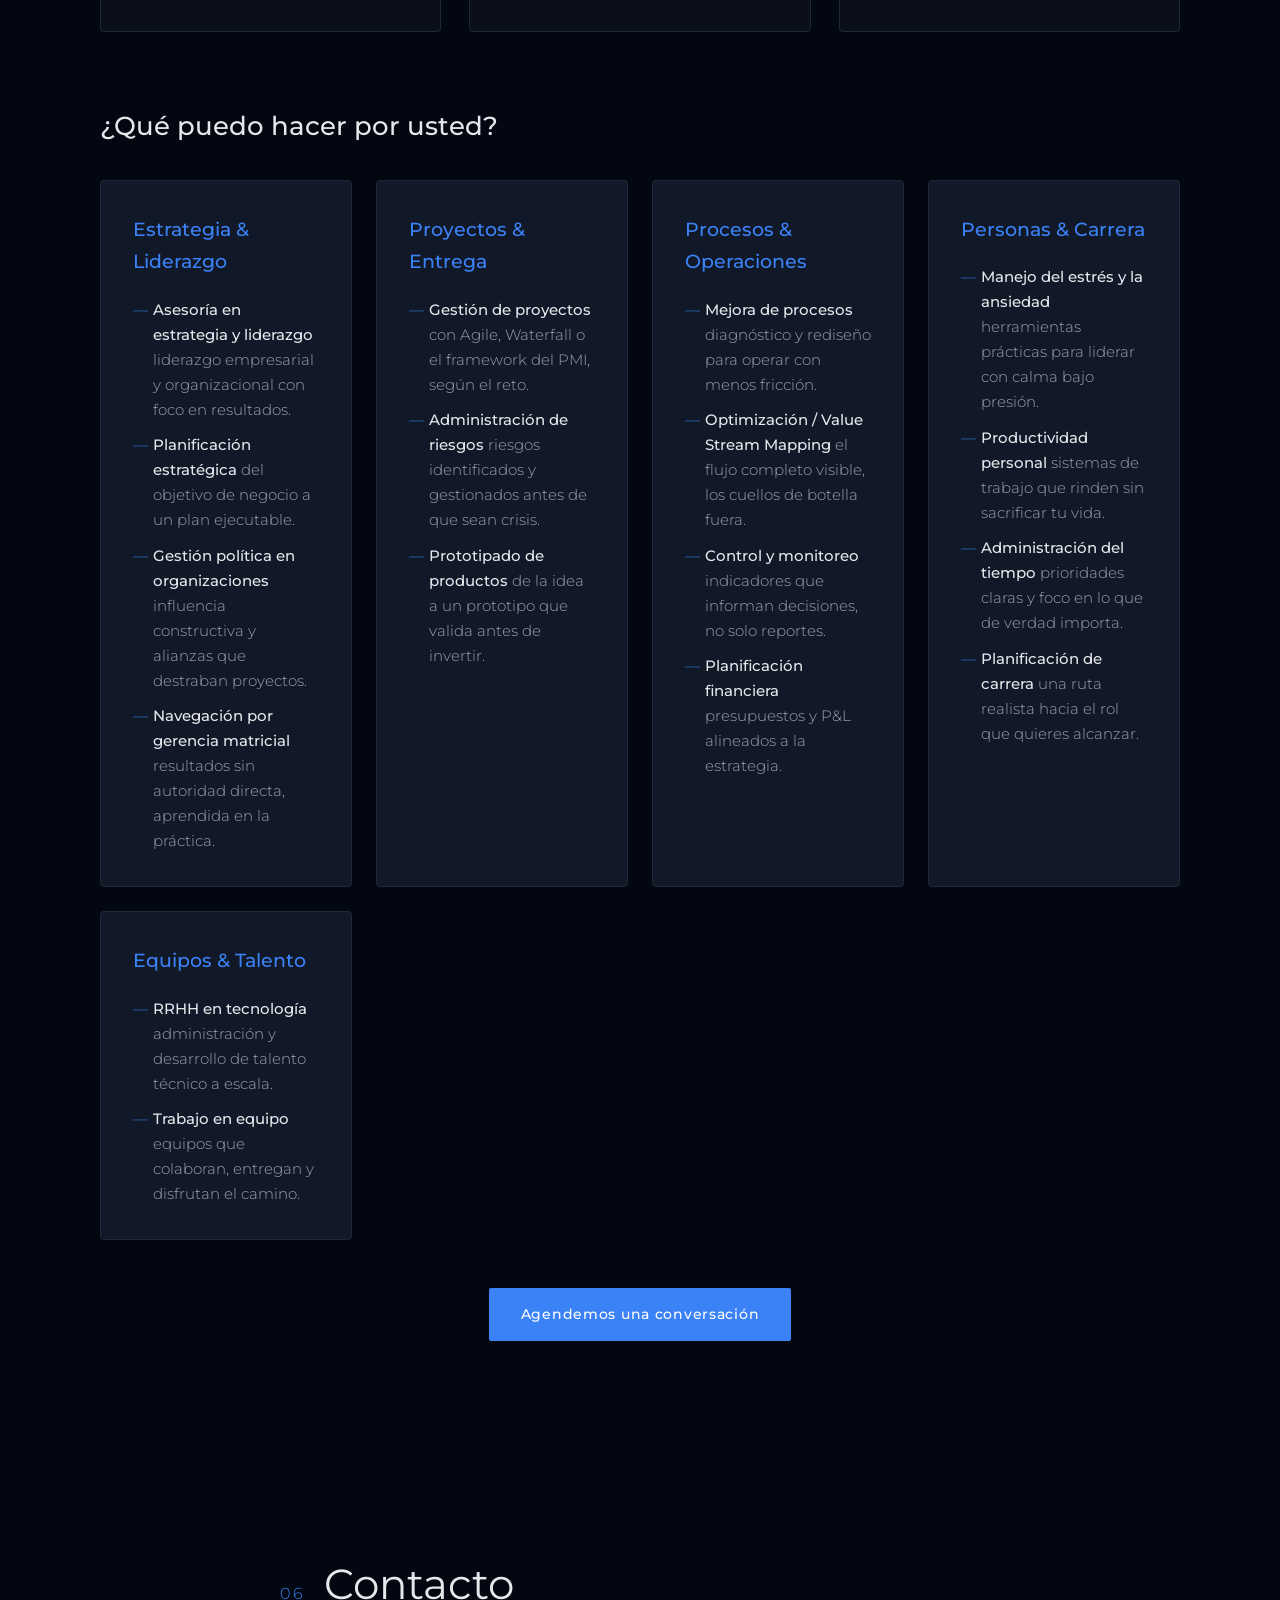
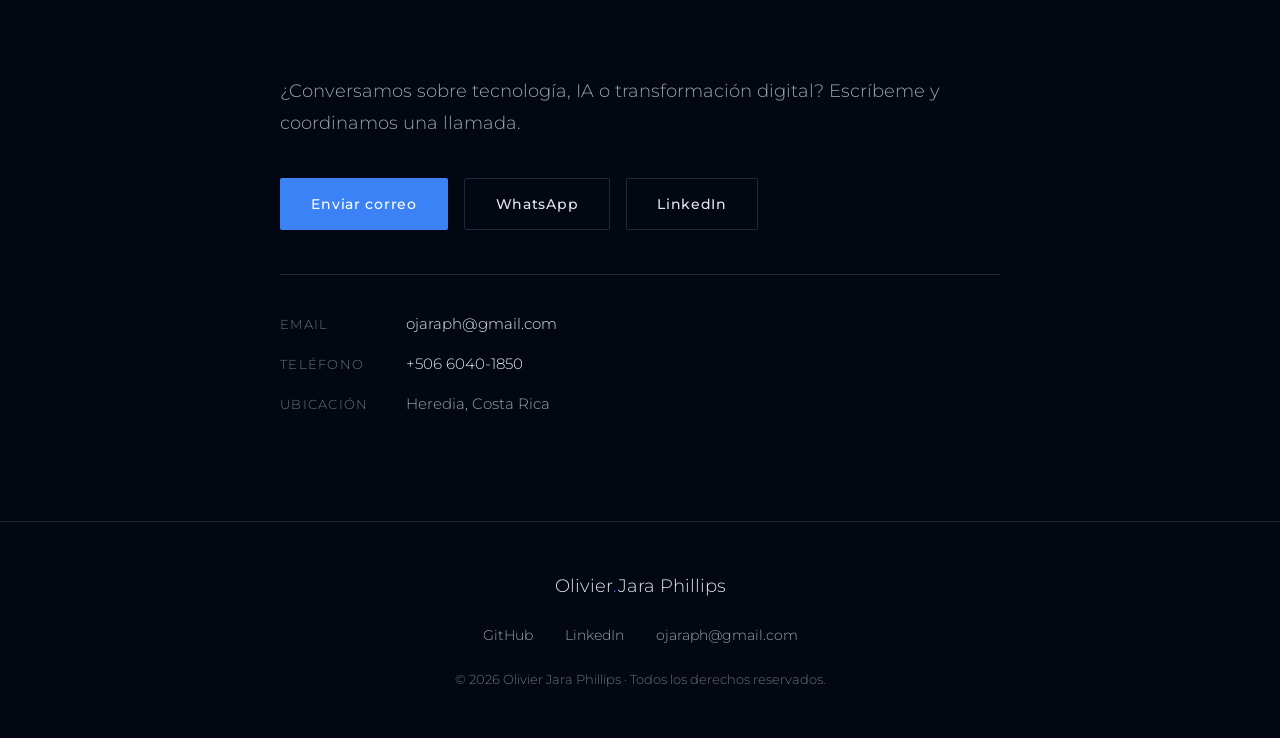
==== commit 77527fdc: "rama-mejoras: snapshot inicial de los 3 archivos (base para mejoras UI/UX)" ====
--- a/index.html
+++ b/index.html
@@ -28,8 +28,7 @@
         data-i18n-attr="aria-label:aria.nav"
       >
         <a href="#home" class="nav-brand"
-          >Olivier<span class="accent">.</span>Jara<span class="accent">.</span
-          >Phillips</a
+          >Olivier<span class="accent">.</span>Jara Phillips</a
         >
 
         <button
@@ -52,23 +51,23 @@
             <a href="#about" class="nav-link" data-i18n="nav.about">Sobre mí</a>
           </li>
           <li>
+            <a href="#experience" class="nav-link" data-i18n="nav.experience"
+              >Experiencia</a
+            >
+          </li>
+          <li>
+            <a href="#projects" class="nav-link" data-i18n="nav.projects"
+              >Proyectos</a
+            >
+          </li>
+          <li>
+            <a href="#skills" class="nav-link" data-i18n="nav.skills"
+              >Habilidades</a
+            >
+          </li>
+          <li>
             <a href="#services" class="nav-link" data-i18n="nav.services"
               >Servicios</a
-            >
-          </li>
-          <li>
-            <a href="#experience" class="nav-link" data-i18n="nav.experience"
-              >Experiencia</a
-            >
-          </li>
-          <li>
-            <a href="#projects" class="nav-link" data-i18n="nav.projects"
-              >Proyectos</a
-            >
-          </li>
-          <li>
-            <a href="#skills" class="nav-link" data-i18n="nav.skills"
-              >Habilidades</a
             >
           </li>
           <li>
@@ -96,8 +95,7 @@
     <main>
       <!-- Hero -->
       <section class="hero" id="home">
-        <div class="container hero-layout">
-          <div class="hero-content">
+        <div class="container hero-content">
           <p class="hero-eyebrow reveal" data-i18n="hero.eyebrow">
             Director de Tecnología · Heredia, Costa Rica
           </p>
@@ -121,18 +119,6 @@
               >Ver experiencia</a
             >
           </div>
-          </div>
-          <figure class="hero-portrait reveal">
-            <img
-              src="olivier-portrait.jpg"
-              alt="Retrato en blanco y negro de Olivier Jara Phillips"
-              width="768"
-              height="1344"
-              loading="eager"
-              fetchpriority="high"
-              data-i18n-attr="alt:hero.portraitAlt"
-            />
-          </figure>
         </div>
         <div class="hero-scroll" aria-hidden="true">
           <span></span>
@@ -182,289 +168,16 @@
                   >P&amp;L anual gestionado</span
                 >
               </div>
-              <div class="fact">
-                <span class="fact-value">400+</span>
-                <span class="fact-label" data-i18n="about.fact4"
-                  >Profesionales formados</span
-                >
-              </div>
             </div>
           </div>
-          <div class="cred-strip reveal">
-            <span class="cred-badge">PMP®</span>
-            <span class="cred-badge">CSSBB · LSSBB</span>
-            <span class="cred-badge">ITIL® 4 Managing Professional</span>
-            <span class="cred-badge">Scrum@Scale</span>
-            <span class="cred-badge">DASA DevOps Leader</span>
-            <span class="cred-badge">CSM®</span>
-            <span class="cred-badge">Claude Code · Anthropic</span>
-            <span class="cred-badge">SAP FICO</span>
-            <a
-              href="https://www.linkedin.com/in/olivierjaraphillipsdirector/details/certifications/"
-              target="_blank"
-              rel="noopener noreferrer"
-              class="cred-more"
-              data-i18n="about.credMore"
-              >Ver las 40+ certificaciones en LinkedIn →</a
-            >
-          </div>
-          <ul class="edu-list reveal">
-            <li>
-              <strong data-i18n="about.edu1t">MBA, Major en Finanzas</strong>
-              <span data-i18n="about.edu1b">Tecnológico de Costa Rica</span>
-            </li>
-            <li>
-              <strong data-i18n="about.edu2t">Executive Education</strong>
-              <span data-i18n="about.edu2b"
-                >Cornell · University of Virginia · George Washington</span
-              >
-            </li>
-            <li>
-              <strong data-i18n="about.edu3t"
-                >BSc Computer Science + BSc Business Administration</strong
-              >
-              <span data-i18n="about.edu3b"
-                >Universidad Internacional de las Américas</span
-              >
-            </li>
-          </ul>
         </div>
       </section>
 
-      <!-- Services -->
-      <section class="section section-alt" id="services">
+      <!-- Experience -->
+      <section class="section section-alt" id="experience">
         <div class="container">
           <div class="section-header reveal">
             <span class="section-number">02</span>
-            <h2 class="section-title" data-i18n="services.title">
-              ¿Cómo puedo ayudarte?
-            </h2>
-          </div>
-          <p class="services-lead reveal" data-i18n="services.lead">
-            No vendo servicios: resuelvo tus retos. Dime qué quieres lograr y
-            armamos juntos el camino.
-          </p>
-
-          <div class="services-grid">
-            <article class="service-card reveal">
-              <p class="service-want">
-                <span class="service-label" data-i18n="services.wantLabel"
-                  >Quiero…</span
-                >
-                <span data-i18n="services.sc1want"
-                  >Incorporar tecnología para aprovechar las innovaciones en mi
-                  propuesta de valor.</span
-                >
-              </p>
-              <div class="service-how">
-                <span class="service-label" data-i18n="services.howLabel"
-                  >Olivier te ayuda mediante</span
-                >
-                <p data-i18n="services.sc1how">
-                  explorar tecnologías emergentes (IA, automatización),
-                  identificar los casos de uso de mayor impacto y lanzar un
-                  piloto rápido que demuestre valor.
-                </p>
-              </div>
-              <div class="service-outcome">
-                <span class="service-label" data-i18n="services.outcomeLabel"
-                  >El outcome</span
-                >
-                <p data-i18n="services.sc1outcome">
-                  Innovación aplicada a tu propuesta de valor, con ventaja
-                  competitiva medible y un piloto validado en semanas.
-                </p>
-              </div>
-            </article>
-
-            <article class="service-card reveal">
-              <p class="service-want">
-                <span class="service-label" data-i18n="services.wantLabel"
-                  >Quiero…</span
-                >
-                <span data-i18n="services.sc2want"
-                  >Procesos más ágiles y costos bajo control.</span
-                >
-              </p>
-              <div class="service-how">
-                <span class="service-label" data-i18n="services.howLabel"
-                  >Olivier te ayuda mediante</span
-                >
-                <p data-i18n="services.sc2how">
-                  mapeo de value stream, mejoras Lean Six Sigma y automatización
-                  con IA de los pasos repetitivos.
-                </p>
-              </div>
-              <div class="service-outcome">
-                <span class="service-label" data-i18n="services.outcomeLabel"
-                  >El outcome</span
-                >
-                <p data-i18n="services.sc2outcome">
-                  Ciclos más cortos, menos errores y un ahorro medible en horas
-                  y dinero.
-                </p>
-              </div>
-            </article>
-
-            <article class="service-card reveal">
-              <p class="service-want">
-                <span class="service-label" data-i18n="services.wantLabel"
-                  >Quiero…</span
-                >
-                <span data-i18n="services.sc3want"
-                  >Crecer como líder sin quemarme en el intento.</span
-                >
-              </p>
-              <div class="service-how">
-                <span class="service-label" data-i18n="services.howLabel"
-                  >Olivier te ayuda mediante</span
-                >
-                <p data-i18n="services.sc3how">
-                  asesoría 1:1 en liderazgo, manejo del estrés y la ansiedad, y
-                  un plan de carrera con metas concretas.
-                </p>
-              </div>
-              <div class="service-outcome">
-                <span class="service-label" data-i18n="services.outcomeLabel"
-                  >El outcome</span
-                >
-                <p data-i18n="services.sc3outcome">
-                  Decisiones más claras, un equipo comprometido y una carrera
-                  con dirección.
-                </p>
-              </div>
-            </article>
-          </div>
-
-          <aside class="trainer-note reveal">
-            <span class="service-label" data-i18n="services.trainerLabel"
-              >Facilitador certificado</span
-            >
-            <p data-i18n="services.trainerNote">
-              Speed of Trust (FranklinCovey) · Culture of Accountability
-              (Partners In Leadership) · DevOps Trainer acreditado (DASA).
-              Liderazgo, gestión del cambio, accountability y DevOps para 400+
-              profesionales — y me sigue gustando tanto como el día uno.
-            </p>
-          </aside>
-
-          <div class="services-catalog reveal">
-            <h3
-              class="services-catalog-title"
-              data-i18n="services.catalogTitle"
-            >
-              ¿Qué puedo hacer por usted?
-            </h3>
-            <div class="catalog-grid">
-              <div class="skill-group">
-                <h4 class="skill-group-title" data-i18n="services.g1">
-                  Estrategia &amp; Liderazgo
-                </h4>
-                <ul class="skill-list">
-                  <li>
-                    <strong data-i18n="services.i1t"
-                      >Asesoría en estrategia y liderazgo</strong
-                    >
-                    <span data-i18n="services.i1b"
-                      >liderazgo empresarial y organizacional con foco en
-                      resultados.</span
-                    >
-                  </li>
-                  <li>
-                    <strong data-i18n="services.i2t"
-                      >Planificación estratégica</strong
-                    >
-                    <span data-i18n="services.i2b"
-                      >del objetivo de negocio a un plan ejecutable.</span
-                    >
-                  </li>
-                </ul>
-              </div>
-              <div class="skill-group">
-                <h4 class="skill-group-title" data-i18n="services.g2">
-                  Proyectos &amp; Procesos
-                </h4>
-                <ul class="skill-list">
-                  <li>
-                    <strong data-i18n="services.i5t"
-                      >Gestión de proyectos</strong
-                    >
-                    <span data-i18n="services.i5b"
-                      >con Agile, Waterfall o el framework del PMI, según el
-                      reto.</span
-                    >
-                  </li>
-                  <li>
-                    <strong data-i18n="services.i7t"
-                      >Prototipado de productos</strong
-                    >
-                    <span data-i18n="services.i7b"
-                      >de la idea a un prototipo que valida antes de
-                      invertir.</span
-                    >
-                  </li>
-                  <li>
-                    <strong data-i18n="services.i8t">Mejora de procesos</strong>
-                    <span data-i18n="services.i8b"
-                      >diagnóstico y rediseño para operar con menos
-                      fricción.</span
-                    >
-                  </li>
-                  <li>
-                    <strong data-i18n="services.i9t"
-                      >Optimización / Value Stream Mapping</strong
-                    >
-                    <span data-i18n="services.i9b"
-                      >el flujo completo visible, los cuellos de botella
-                      fuera.</span
-                    >
-                  </li>
-                </ul>
-              </div>
-              <div class="skill-group">
-                <h4 class="skill-group-title" data-i18n="services.g4">
-                  Personas &amp; Carrera
-                </h4>
-                <ul class="skill-list">
-                  <li>
-                    <strong data-i18n="services.i12t"
-                      >Manejo del estrés y la ansiedad</strong
-                    >
-                    <span data-i18n="services.i12b"
-                      >herramientas prácticas para liderar con calma bajo
-                      presión.</span
-                    >
-                  </li>
-                  <li>
-                    <strong data-i18n="services.i15t"
-                      >Planificación de carrera</strong
-                    >
-                    <span data-i18n="services.i15b"
-                      >una ruta realista hacia el rol que quieres
-                      alcanzar.</span
-                    >
-                  </li>
-                </ul>
-              </div>
-            </div>
-            <p class="catalog-more" data-i18n="services.moreLine">
-              ¿No ves lo que buscas? Pregúntame igual — lo resolvemos.
-            </p>
-          </div>
-
-          <div class="services-cta reveal">
-            <a href="#contact" class="btn btn-primary" data-i18n="services.cta"
-              >Conversemos 30 minutos — sin compromiso</a
-            >
-          </div>
-        </div>
-      </section>
-
-      <!-- Experience -->
-      <section class="section" id="experience">
-        <div class="container">
-          <div class="section-header reveal">
-            <span class="section-number">03</span>
             <h2 class="section-title" data-i18n="experience.title">
               Experiencia
             </h2>
@@ -590,10 +303,10 @@
       </section>
 
       <!-- Projects -->
-      <section class="section section-alt" id="projects">
+      <section class="section" id="projects">
         <div class="container">
           <div class="section-header reveal">
-            <span class="section-number">04</span>
+            <span class="section-number">03</span>
             <h2 class="section-title" data-i18n="projects.title">
               Proyectos destacados
             </h2>
@@ -672,10 +385,10 @@
       </section>
 
       <!-- Skills -->
-      <section class="section" id="skills">
+      <section class="section section-alt" id="skills">
         <div class="container">
           <div class="section-header reveal">
-            <span class="section-number">05</span>
+            <span class="section-number">04</span>
             <h2 class="section-title" data-i18n="skills.title">Habilidades</h2>
           </div>
           <div class="skills-grid">
@@ -724,6 +437,311 @@
         </div>
       </section>
 
+      <!-- Services -->
+      <section class="section" id="services">
+        <div class="container">
+          <div class="section-header reveal">
+            <span class="section-number">05</span>
+            <h2 class="section-title" data-i18n="services.title">
+              ¿Cómo puedo ayudarte?
+            </h2>
+          </div>
+          <p class="services-lead reveal" data-i18n="services.lead">
+            No vendo servicios: resuelvo tus retos. Dime qué quieres lograr y
+            armamos juntos el camino.
+          </p>
+
+          <div class="services-grid">
+            <article class="service-card reveal">
+              <p class="service-want">
+                <span class="service-label" data-i18n="services.wantLabel"
+                  >Quiero…</span
+                >
+                <span data-i18n="services.sc1want"
+                  >Mejorar mi administración del tiempo y dejar de apagar
+                  incendios.</span
+                >
+              </p>
+              <div class="service-how">
+                <span class="service-label" data-i18n="services.howLabel"
+                  >Olivier te ayuda mediante</span
+                >
+                <p data-i18n="services.sc1how">
+                  una evaluación de tus hábitos y agenda, priorización,
+                  time-blocking y rituales semanales de foco.
+                </p>
+              </div>
+              <div class="service-outcome">
+                <span class="service-label" data-i18n="services.outcomeLabel"
+                  >El outcome</span
+                >
+                <p data-i18n="services.sc1outcome">
+                  Una agenda que refleja tus prioridades reales, menos días
+                  reactivos y espacio para lo estratégico.
+                </p>
+              </div>
+            </article>
+
+            <article class="service-card reveal">
+              <p class="service-want">
+                <span class="service-label" data-i18n="services.wantLabel"
+                  >Quiero…</span
+                >
+                <span data-i18n="services.sc2want"
+                  >Procesos más ágiles y costos bajo control.</span
+                >
+              </p>
+              <div class="service-how">
+                <span class="service-label" data-i18n="services.howLabel"
+                  >Olivier te ayuda mediante</span
+                >
+                <p data-i18n="services.sc2how">
+                  mapeo de value stream, mejoras Lean Six Sigma y automatización
+                  con IA de los pasos repetitivos.
+                </p>
+              </div>
+              <div class="service-outcome">
+                <span class="service-label" data-i18n="services.outcomeLabel"
+                  >El outcome</span
+                >
+                <p data-i18n="services.sc2outcome">
+                  Ciclos más cortos, menos errores y un ahorro medible en horas
+                  y dinero.
+                </p>
+              </div>
+            </article>
+
+            <article class="service-card reveal">
+              <p class="service-want">
+                <span class="service-label" data-i18n="services.wantLabel"
+                  >Quiero…</span
+                >
+                <span data-i18n="services.sc3want"
+                  >Crecer como líder sin quemarme en el intento.</span
+                >
+              </p>
+              <div class="service-how">
+                <span class="service-label" data-i18n="services.howLabel"
+                  >Olivier te ayuda mediante</span
+                >
+                <p data-i18n="services.sc3how">
+                  asesoría 1:1 en liderazgo, manejo del estrés y la ansiedad, y
+                  un plan de carrera con metas concretas.
+                </p>
+              </div>
+              <div class="service-outcome">
+                <span class="service-label" data-i18n="services.outcomeLabel"
+                  >El outcome</span
+                >
+                <p data-i18n="services.sc3outcome">
+                  Decisiones más claras, un equipo comprometido y una carrera
+                  con dirección.
+                </p>
+              </div>
+            </article>
+          </div>
+
+          <div class="services-catalog reveal">
+            <h3
+              class="services-catalog-title"
+              data-i18n="services.catalogTitle"
+            >
+              ¿Qué puedo hacer por usted?
+            </h3>
+            <div class="catalog-grid">
+              <div class="skill-group">
+                <h4 class="skill-group-title" data-i18n="services.g1">
+                  Estrategia &amp; Liderazgo
+                </h4>
+                <ul class="skill-list">
+                  <li>
+                    <strong data-i18n="services.i1t"
+                      >Asesoría en estrategia y liderazgo</strong
+                    >
+                    <span data-i18n="services.i1b"
+                      >liderazgo empresarial y organizacional con foco en
+                      resultados.</span
+                    >
+                  </li>
+                  <li>
+                    <strong data-i18n="services.i2t"
+                      >Planificación estratégica</strong
+                    >
+                    <span data-i18n="services.i2b"
+                      >del objetivo de negocio a un plan ejecutable.</span
+                    >
+                  </li>
+                  <li>
+                    <strong data-i18n="services.i3t"
+                      >Gestión política en organizaciones</strong
+                    >
+                    <span data-i18n="services.i3b"
+                      >influencia constructiva y alianzas que destraban
+                      proyectos.</span
+                    >
+                  </li>
+                  <li>
+                    <strong data-i18n="services.i4t"
+                      >Navegación por gerencia matricial</strong
+                    >
+                    <span data-i18n="services.i4b"
+                      >resultados sin autoridad directa, aprendida en la
+                      práctica.</span
+                    >
+                  </li>
+                </ul>
+              </div>
+              <div class="skill-group">
+                <h4 class="skill-group-title" data-i18n="services.g2">
+                  Proyectos &amp; Entrega
+                </h4>
+                <ul class="skill-list">
+                  <li>
+                    <strong data-i18n="services.i5t"
+                      >Gestión de proyectos</strong
+                    >
+                    <span data-i18n="services.i5b"
+                      >con Agile, Waterfall o el framework del PMI, según el
+                      reto.</span
+                    >
+                  </li>
+                  <li>
+                    <strong data-i18n="services.i6t"
+                      >Administración de riesgos</strong
+                    >
+                    <span data-i18n="services.i6b"
+                      >riesgos identificados y gestionados antes de que sean
+                      crisis.</span
+                    >
+                  </li>
+                  <li>
+                    <strong data-i18n="services.i7t"
+                      >Prototipado de productos</strong
+                    >
+                    <span data-i18n="services.i7b"
+                      >de la idea a un prototipo que valida antes de
+                      invertir.</span
+                    >
+                  </li>
+                </ul>
+              </div>
+              <div class="skill-group">
+                <h4 class="skill-group-title" data-i18n="services.g3">
+                  Procesos &amp; Operaciones
+                </h4>
+                <ul class="skill-list">
+                  <li>
+                    <strong data-i18n="services.i8t">Mejora de procesos</strong>
+                    <span data-i18n="services.i8b"
+                      >diagnóstico y rediseño para operar con menos
+                      fricción.</span
+                    >
+                  </li>
+                  <li>
+                    <strong data-i18n="services.i9t"
+                      >Optimización / Value Stream Mapping</strong
+                    >
+                    <span data-i18n="services.i9b"
+                      >el flujo completo visible, los cuellos de botella
+                      fuera.</span
+                    >
+                  </li>
+                  <li>
+                    <strong data-i18n="services.i10t"
+                      >Control y monitoreo</strong
+                    >
+                    <span data-i18n="services.i10b"
+                      >indicadores que informan decisiones, no solo
+                      reportes.</span
+                    >
+                  </li>
+                  <li>
+                    <strong data-i18n="services.i11t"
+                      >Planificación financiera</strong
+                    >
+                    <span data-i18n="services.i11b"
+                      >presupuestos y P&amp;L alineados a la estrategia.</span
+                    >
+                  </li>
+                </ul>
+              </div>
+              <div class="skill-group">
+                <h4 class="skill-group-title" data-i18n="services.g4">
+                  Personas &amp; Carrera
+                </h4>
+                <ul class="skill-list">
+                  <li>
+                    <strong data-i18n="services.i12t"
+                      >Manejo del estrés y la ansiedad</strong
+                    >
+                    <span data-i18n="services.i12b"
+                      >herramientas prácticas para liderar con calma bajo
+                      presión.</span
+                    >
+                  </li>
+                  <li>
+                    <strong data-i18n="services.i13t"
+                      >Productividad personal</strong
+                    >
+                    <span data-i18n="services.i13b"
+                      >sistemas de trabajo que rinden sin sacrificar tu
+                      vida.</span
+                    >
+                  </li>
+                  <li>
+                    <strong data-i18n="services.i14t"
+                      >Administración del tiempo</strong
+                    >
+                    <span data-i18n="services.i14b"
+                      >prioridades claras y foco en lo que de verdad
+                      importa.</span
+                    >
+                  </li>
+                  <li>
+                    <strong data-i18n="services.i15t"
+                      >Planificación de carrera</strong
+                    >
+                    <span data-i18n="services.i15b"
+                      >una ruta realista hacia el rol que quieres
+                      alcanzar.</span
+                    >
+                  </li>
+                </ul>
+              </div>
+              <div class="skill-group">
+                <h4 class="skill-group-title" data-i18n="services.g5">
+                  Equipos &amp; Talento
+                </h4>
+                <ul class="skill-list">
+                  <li>
+                    <strong data-i18n="services.i16t"
+                      >RRHH en tecnología</strong
+                    >
+                    <span data-i18n="services.i16b"
+                      >administración y desarrollo de talento técnico a
+                      escala.</span
+                    >
+                  </li>
+                  <li>
+                    <strong data-i18n="services.i17t">Trabajo en equipo</strong>
+                    <span data-i18n="services.i17b"
+                      >equipos que colaboran, entregan y disfrutan el
+                      camino.</span
+                    >
+                  </li>
+                </ul>
+              </div>
+            </div>
+          </div>
+
+          <div class="services-cta reveal">
+            <a href="#contact" class="btn btn-primary" data-i18n="services.cta"
+              >Agendemos una conversación</a
+            >
+          </div>
+        </div>
+      </section>
+
       <!-- Contact -->
       <section class="section" id="contact">
         <div class="container contact-wrapper">
@@ -733,15 +751,14 @@
           </div>
           <p class="contact-lead reveal" data-i18n="contact.lead">
             ¿Conversamos sobre tecnología, IA o transformación digital?
-            Escríbeme y coordinamos una llamada — sin compromiso y sin letra
-            chica.
+            Escríbeme y coordinamos una llamada.
           </p>
           <div class="contact-actions reveal">
             <a
               href="mailto:ojaraph@gmail.com"
               class="btn btn-primary"
               data-i18n="contact.ctaEmail"
-              >Escríbeme y conversamos</a
+              >Enviar correo</a
             >
             <a
               href="https://wa.me/50660401850"
--- a/styles.css
+++ b/styles.css
@@ -251,45 +251,6 @@
   position: relative;
 }
 
-.hero-layout {
-  display: grid;
-  grid-template-columns: 1.15fr 0.85fr;
-  gap: 4rem;
-  align-items: center;
-}
-
-.hero-portrait {
-  position: relative;
-  justify-self: end;
-  max-width: 380px;
-}
-
-.hero-portrait img {
-  display: block;
-  width: 100%;
-  height: auto;
-  border-radius: 4px;
-  /* Duotono sutil para integrar la foto al tema oscuro */
-  filter: grayscale(1) contrast(1.05) brightness(0.95);
-  transition: filter var(--transition-base), transform var(--transition-base);
-}
-
-.hero-portrait::after {
-  content: "";
-  position: absolute;
-  inset: 0;
-  border: 1px solid var(--color-border-strong);
-  border-radius: 4px;
-  transform: translate(14px, 14px);
-  pointer-events: none;
-  z-index: -1;
-}
-
-.hero-portrait:hover img {
-  filter: grayscale(0.6) contrast(1.05);
-  transform: translateY(-4px);
-}
-
 .hero-content {
   max-width: 780px;
 }
@@ -411,7 +372,6 @@
 
 .about-facts {
   display: grid;
-  grid-template-columns: repeat(2, minmax(0, 1fr));
   gap: 1.5rem;
 }
 
@@ -434,69 +394,6 @@
   font-size: 0.85rem;
   color: var(--color-text-muted);
   letter-spacing: 0.05em;
-}
-
-/* Credibility strip + education */
-
-.cred-strip {
-  display: flex;
-  flex-wrap: wrap;
-  align-items: center;
-  gap: 0.6rem;
-  margin-top: 2.5rem;
-  padding-top: 2rem;
-  border-top: 1px solid var(--color-border);
-}
-
-.cred-badge {
-  padding: 0.45rem 0.85rem;
-  background: var(--color-surface);
-  border: 1px solid var(--color-border);
-  border-radius: 2px;
-  font-size: 0.78rem;
-  font-weight: 500;
-  letter-spacing: 0.06em;
-  color: var(--color-text-muted);
-  transition:
-    color var(--transition-base),
-    border-color var(--transition-base);
-}
-
-.cred-badge:hover {
-  color: var(--color-accent-hover);
-  border-color: var(--color-accent);
-}
-
-.cred-more {
-  font-size: 0.82rem;
-  color: var(--color-accent);
-  text-decoration: none;
-  transition: color var(--transition-base);
-}
-
-.cred-more:hover {
-  color: var(--color-accent-hover);
-}
-
-.edu-list {
-  list-style: none;
-  display: grid;
-  gap: 0.9rem;
-  margin-top: 1.5rem;
-}
-
-.edu-list li {
-  display: flex;
-  flex-wrap: wrap;
-  align-items: baseline;
-  gap: 0.35rem 1rem;
-  font-size: 0.92rem;
-  color: var(--color-text-muted);
-}
-
-.edu-list strong {
-  font-weight: 600;
-  color: var(--color-text);
 }
 
 /* ==========================================================================
@@ -754,29 +651,8 @@
 
 .catalog-grid {
   display: grid;
-  grid-template-columns: repeat(3, minmax(0, 1fr));
+  grid-template-columns: repeat(auto-fit, minmax(240px, 1fr));
   gap: 1.5rem;
-}
-
-.catalog-more {
-  margin-top: 1.75rem;
-  font-size: 0.95rem;
-  color: var(--color-text-muted);
-}
-
-.trainer-note {
-  margin-top: 3.5rem;
-  padding: 1.5rem 1.75rem;
-  background: var(--color-surface);
-  border: 1px solid var(--color-border);
-  border-left: 2px solid var(--color-accent);
-  border-radius: 0 4px 4px 0;
-}
-
-.trainer-note p {
-  margin-top: 0.4rem;
-  font-size: 0.95rem;
-  color: var(--color-text-muted);
 }
 
 .catalog-grid .skill-list li {
@@ -950,27 +826,13 @@
    ========================================================================== */
 
 @media (max-width: 860px) {
-  .hero-layout {
-    grid-template-columns: 1fr;
-    gap: 3rem;
-  }
-
-  .hero-portrait {
-    justify-self: center;
-    max-width: 300px;
-  }
-
   .about-grid {
     grid-template-columns: 1fr;
     gap: 2.5rem;
   }
 
   .about-facts {
-    grid-template-columns: repeat(2, 1fr);
-  }
-
-  .catalog-grid {
-    grid-template-columns: 1fr;
+    grid-template-columns: repeat(3, 1fr);
   }
 
   .projects-grid {
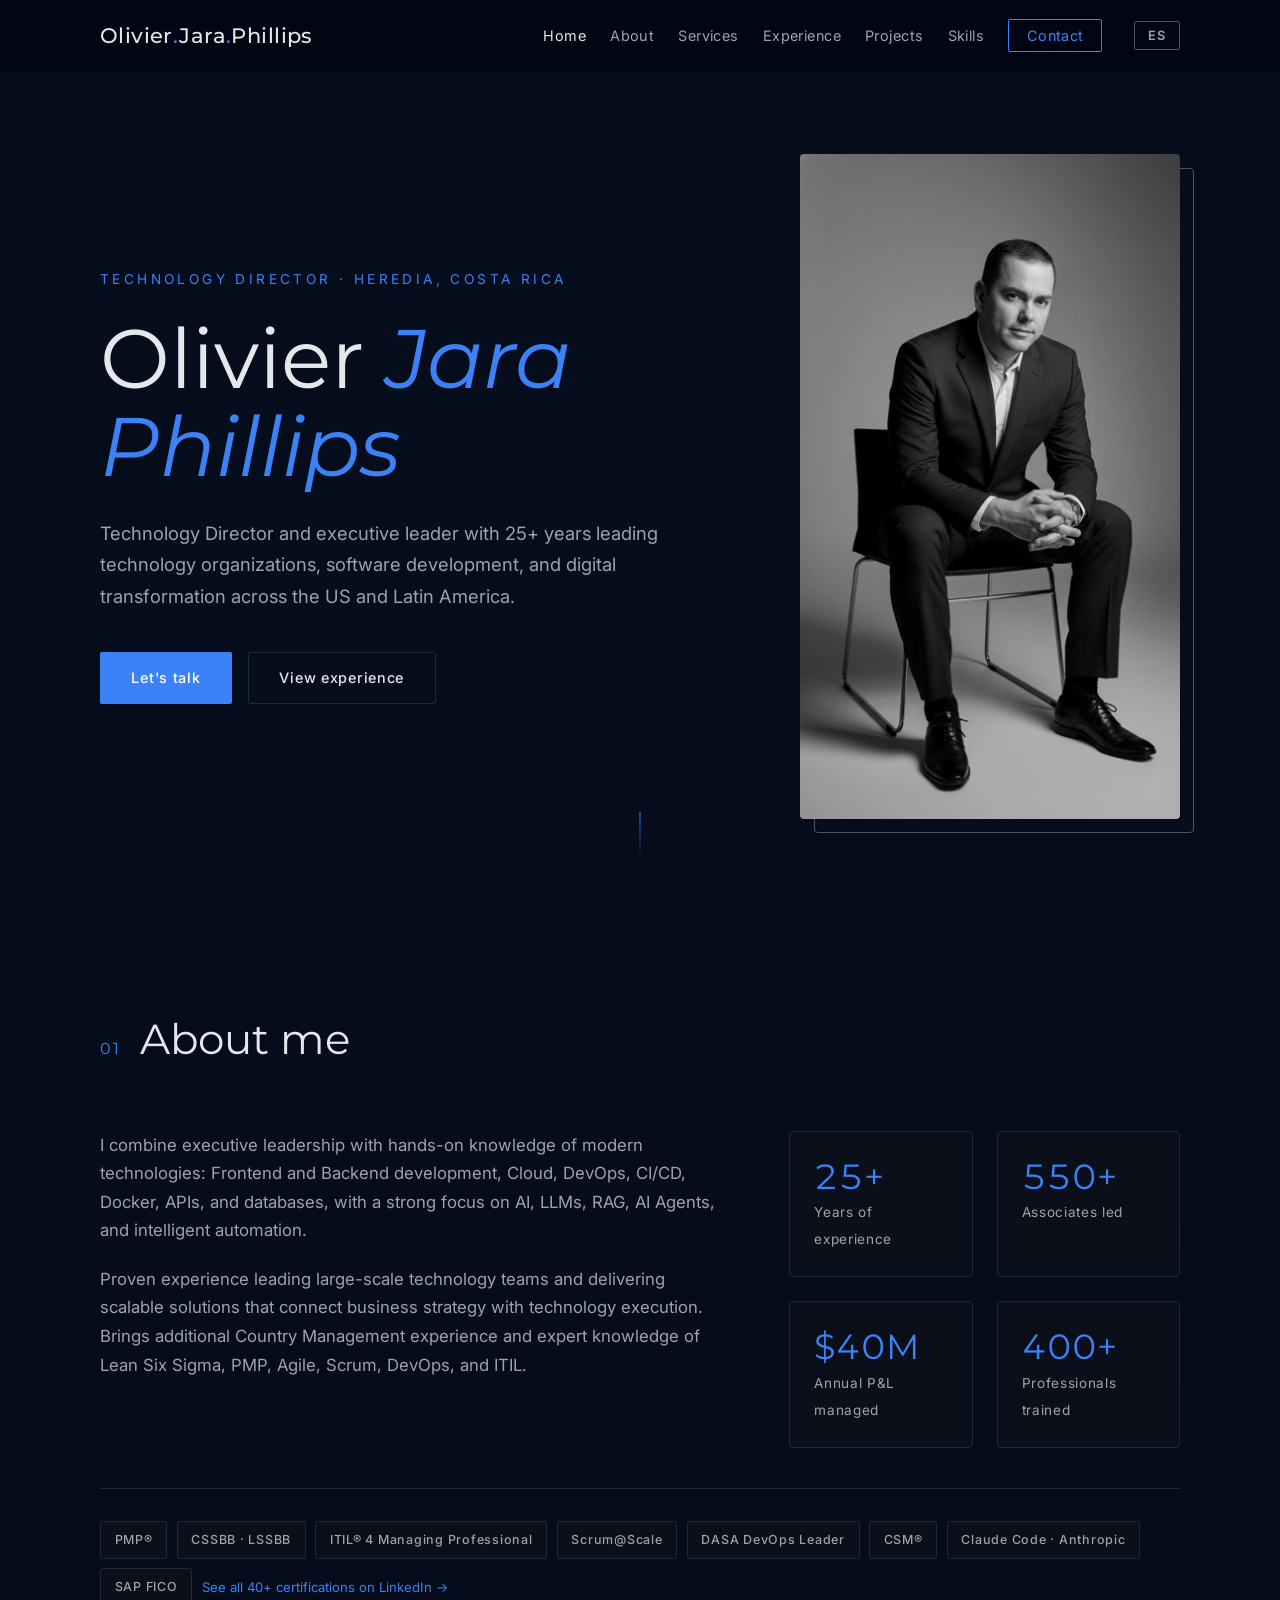
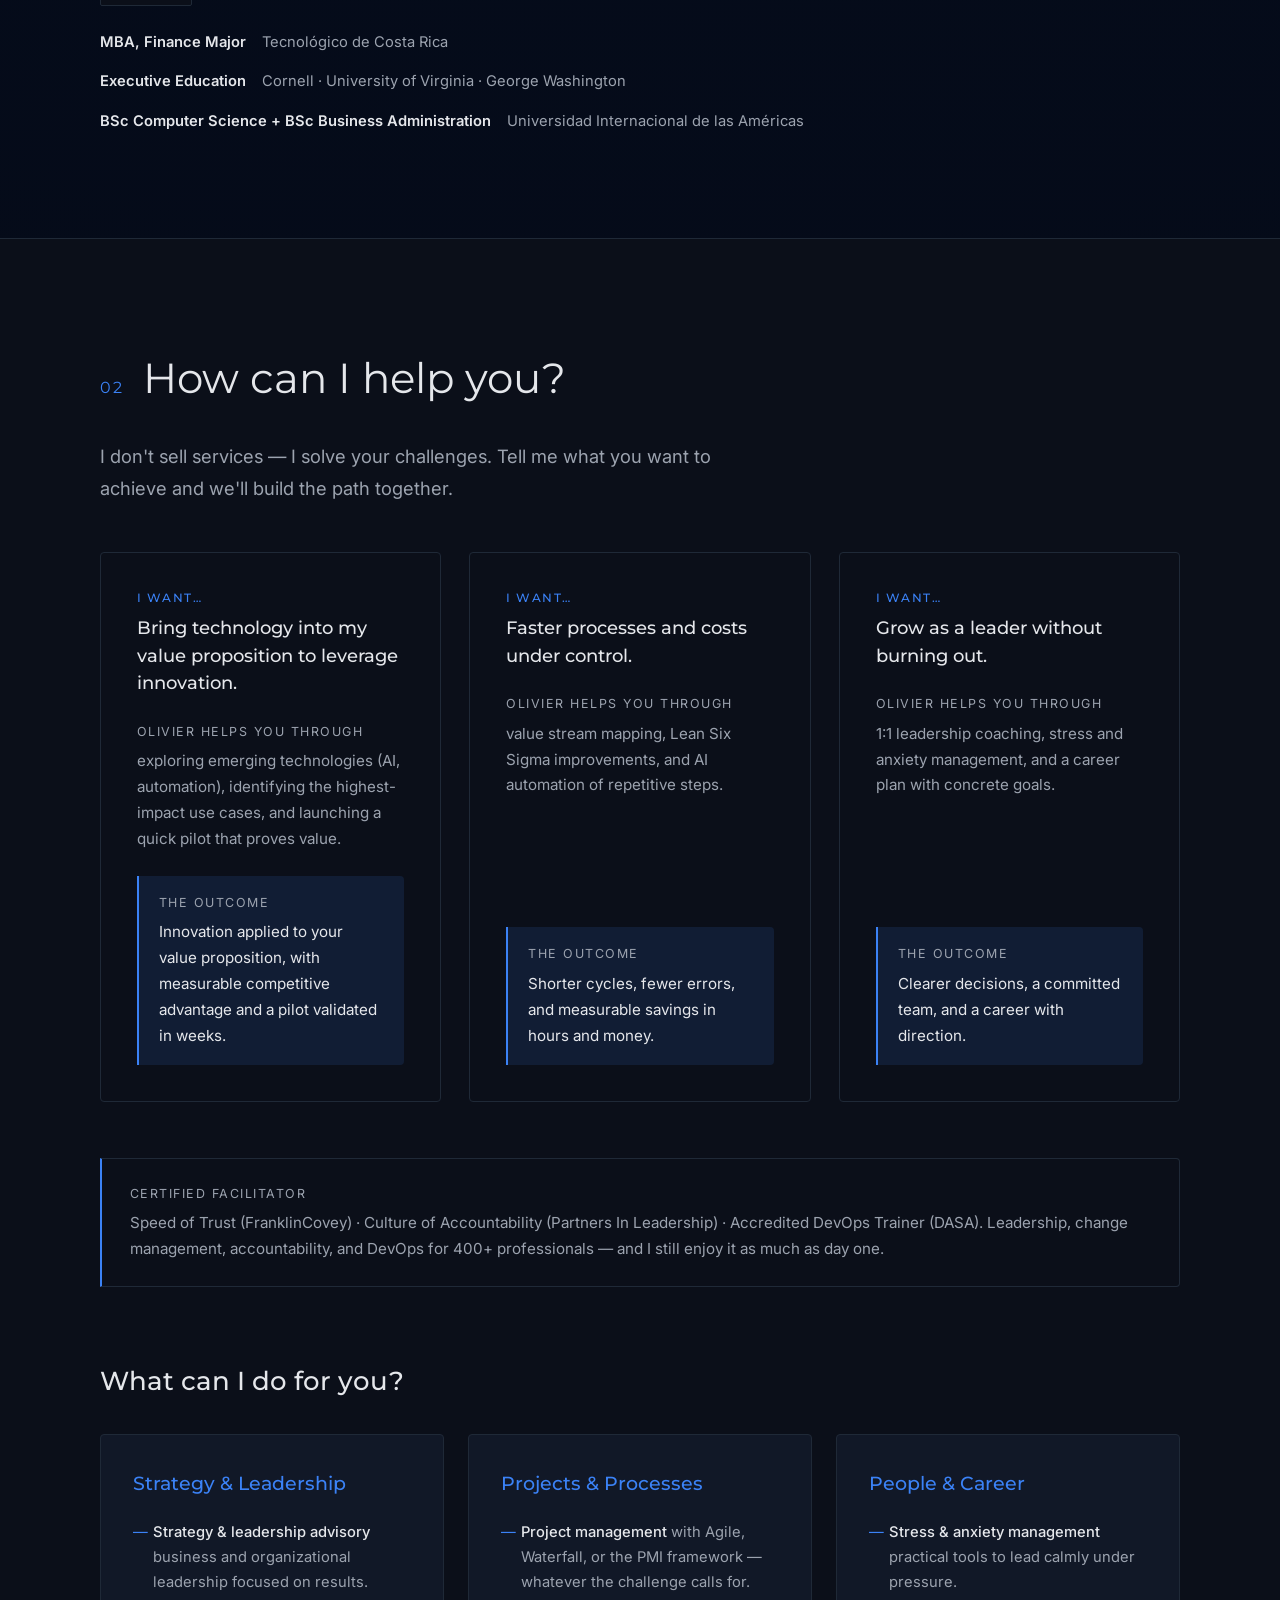
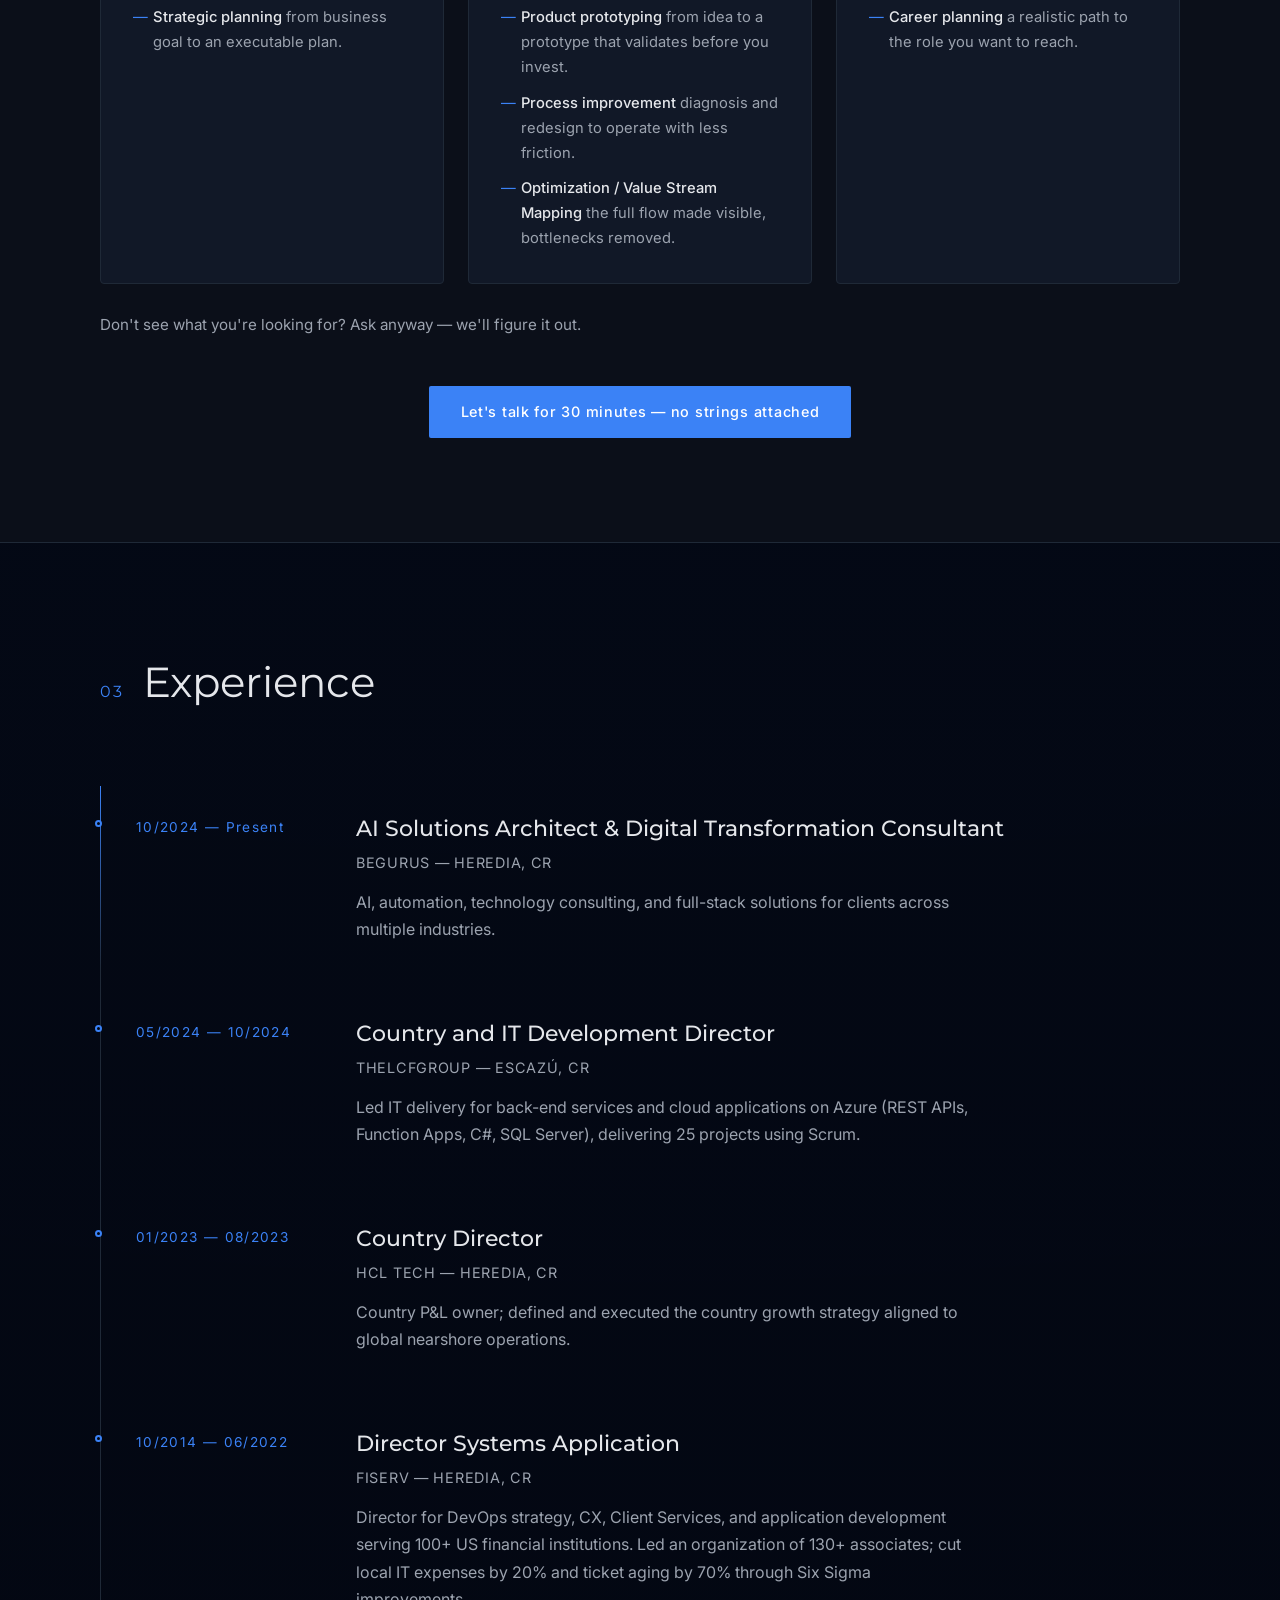
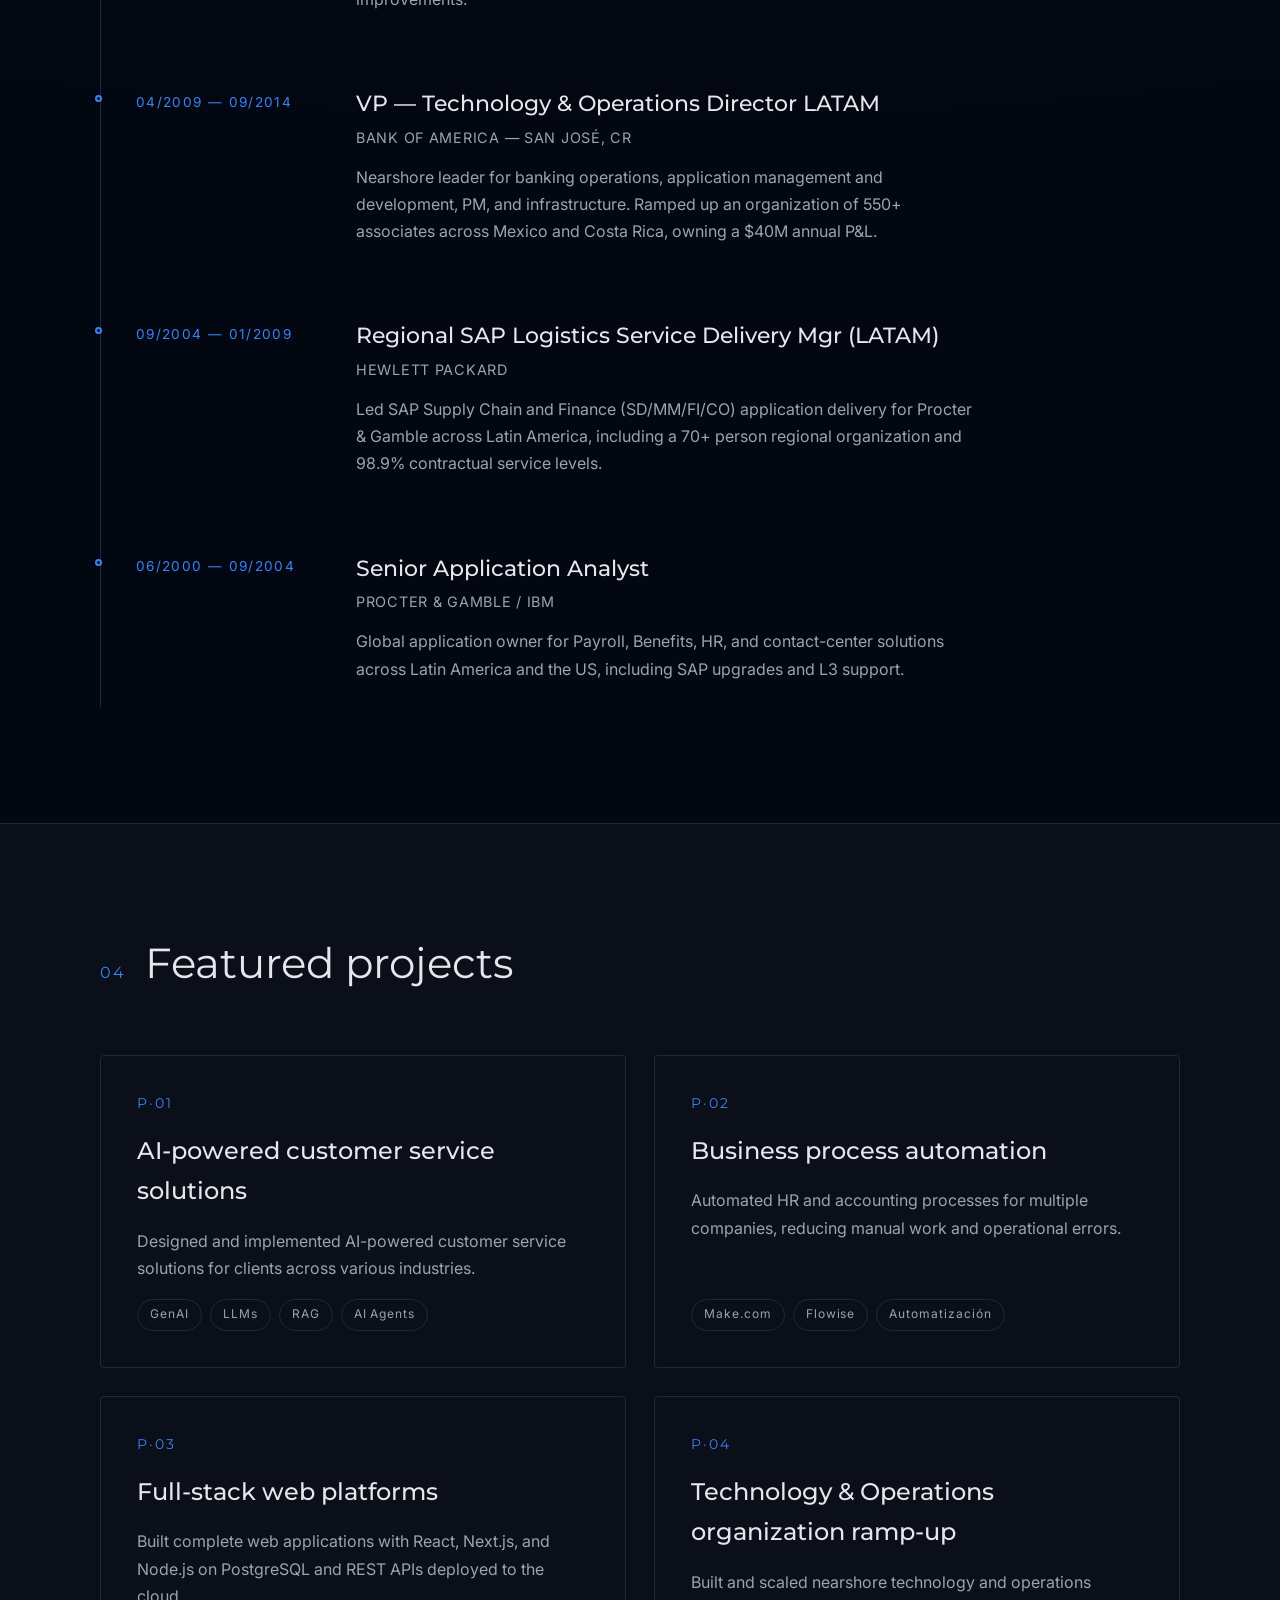
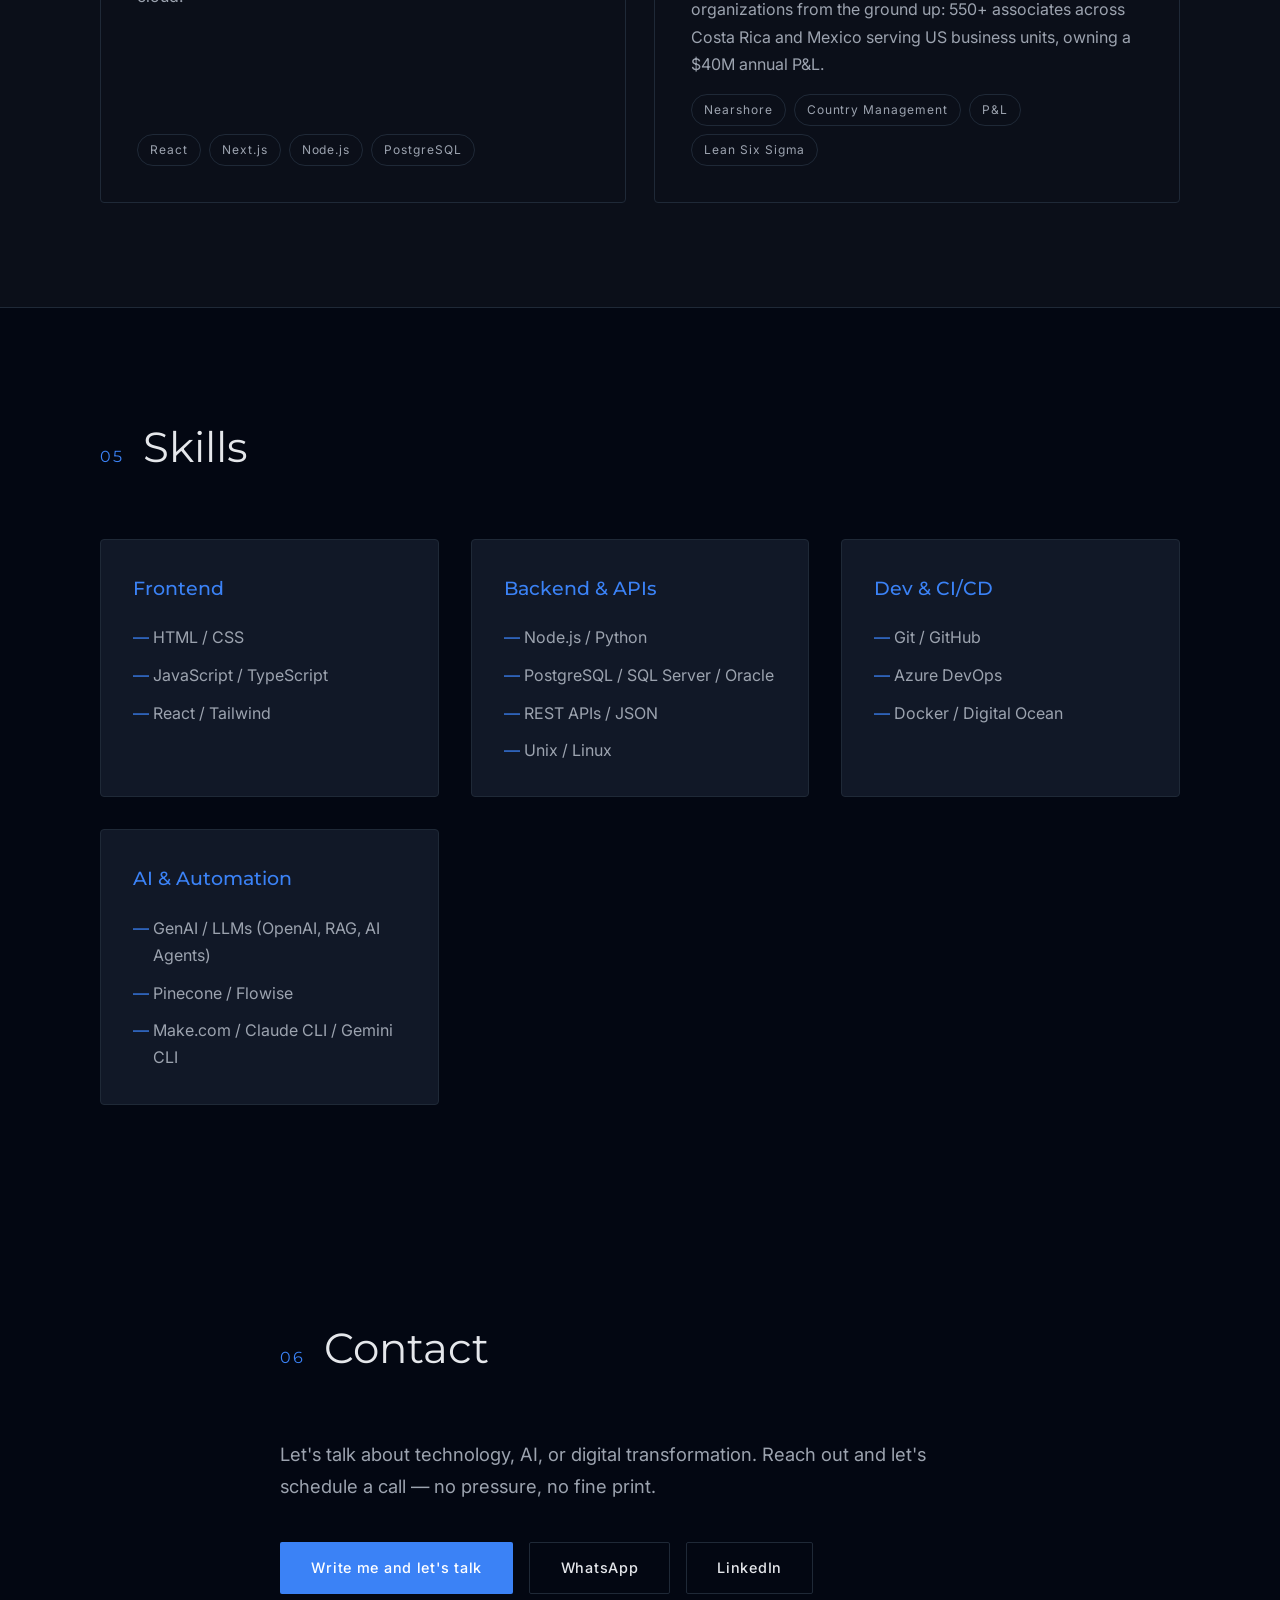
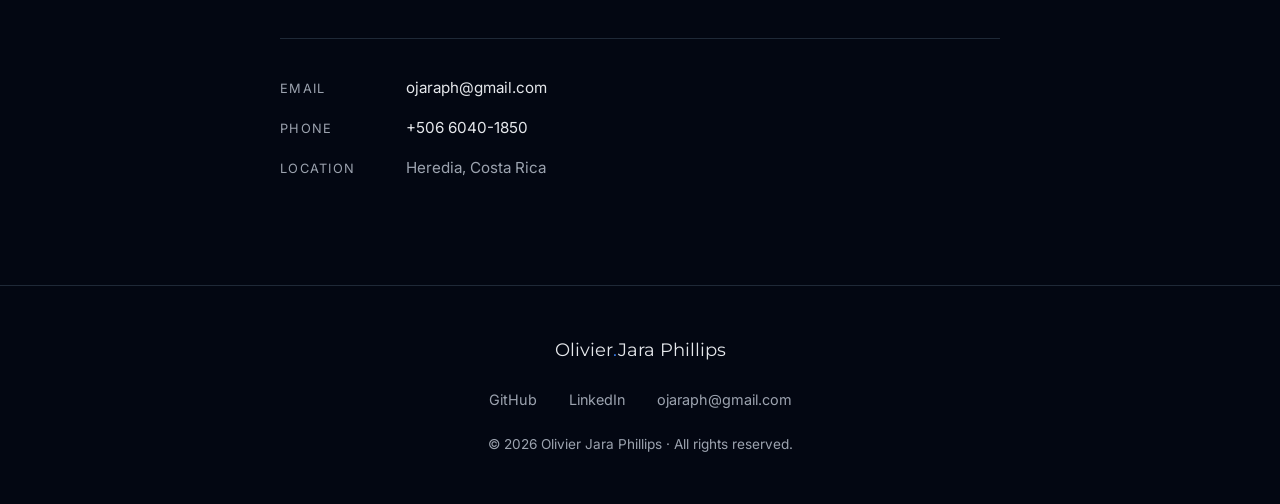
==== commit 88345044: "UI/UX: a11y (skip-link, focus-visible, contraste), SEO (OG/Twitter/JSON-LD/favicon), movil (svh, hov" ====
--- a/index.html
+++ b/index.html
@@ -14,12 +14,76 @@
     <link rel="preconnect" href="https://fonts.googleapis.com" />
     <link rel="preconnect" href="https://fonts.gstatic.com" crossorigin />
     <link
-      href="https://fonts.googleapis.com/css2?family=Montserrat:wght@300;400;500;600;700&display=swap"
+      href="https://fonts.googleapis.com/css2?family=Inter:wght@400;500;600&family=Montserrat:wght@400;500;600;700&display=swap"
       rel="stylesheet"
     />
+    <meta name="theme-color" content="#030712" />
+    <link rel="canonical" href="https://olijphillips.github.io/" />
+    <link
+      rel="icon"
+      href="data:image/svg+xml,%3Csvg xmlns='http://www.w3.org/2000/svg' viewBox='0 0 64 64'%3E%3Crect width='64' height='64' rx='12' fill='%23030712'/%3E%3Ctext x='32' y='44' font-family='Arial,sans-serif' font-size='36' font-weight='bold' fill='%233b82f6' text-anchor='middle'%3EO%3C/text%3E%3C/svg%3E"
+    />
+    <!-- Open Graph / redes sociales -->
+    <meta property="og:type" content="website" />
+    <meta property="og:url" content="https://olijphillips.github.io/" />
+    <meta
+      property="og:title"
+      content="Olivier Jara Phillips — Director de Tecnología"
+    />
+    <meta
+      property="og:description"
+      content="Director de Tecnología y líder ejecutivo con más de 25 años liderando organizaciones tecnológicas y transformación digital en Estados Unidos y Latinoamérica."
+    />
+    <meta
+      property="og:image"
+      content="https://olijphillips.github.io/olivier-portrait.jpg"
+    />
+    <meta property="og:locale" content="es_CR" />
+    <meta name="twitter:card" content="summary_large_image" />
+    <meta
+      name="twitter:title"
+      content="Olivier Jara Phillips — Director de Tecnología"
+    />
+    <meta
+      name="twitter:description"
+      content="Director de Tecnología y líder ejecutivo con más de 25 años liderando organizaciones tecnológicas y transformación digital en Estados Unidos y Latinoamérica."
+    />
+    <meta
+      name="twitter:image"
+      content="https://olijphillips.github.io/olivier-portrait.jpg"
+    />
+    <script>
+      // Marca JS disponible: las animaciones .reveal solo aplican con JS activo
+      document.documentElement.classList.add("js");
+    </script>
+    <script type="application/ld+json">
+      {
+        "@context": "https://schema.org",
+        "@type": "Person",
+        "name": "Olivier Jara Phillips",
+        "jobTitle": "Technology Director",
+        "url": "https://olijphillips.github.io/",
+        "image": "https://olijphillips.github.io/olivier-portrait.jpg",
+        "email": "mailto:ojaraph@gmail.com",
+        "telephone": "+50660401850",
+        "address": {
+          "@type": "PostalAddress",
+          "addressLocality": "Heredia",
+          "addressCountry": "CR"
+        },
+        "sameAs": [
+          "https://www.linkedin.com/in/olivierjaraphillipsdirector/",
+          "https://github.com/olijphillips"
+        ]
+      }
+    </script>
     <link rel="stylesheet" href="styles.css" />
   </head>
   <body>
+    <a class="skip-link" href="#main" data-i18n="a11y.skip"
+      >Saltar al contenido</a
+    >
+
     <!-- Header / Navigation -->
     <header class="site-header" id="siteHeader">
       <nav
@@ -28,7 +92,8 @@
         data-i18n-attr="aria-label:aria.nav"
       >
         <a href="#home" class="nav-brand"
-          >Olivier<span class="accent">.</span>Jara Phillips</a
+          >Olivier<span class="accent">.</span>Jara<span class="accent">.</span
+          >Phillips</a
         >
 
         <button
@@ -51,6 +116,11 @@
             <a href="#about" class="nav-link" data-i18n="nav.about">Sobre mí</a>
           </li>
           <li>
+            <a href="#services" class="nav-link" data-i18n="nav.services"
+              >Servicios</a
+            >
+          </li>
+          <li>
             <a href="#experience" class="nav-link" data-i18n="nav.experience"
               >Experiencia</a
             >
@@ -63,11 +133,6 @@
           <li>
             <a href="#skills" class="nav-link" data-i18n="nav.skills"
               >Habilidades</a
-            >
-          </li>
-          <li>
-            <a href="#services" class="nav-link" data-i18n="nav.services"
-              >Servicios</a
             >
           </li>
           <li>
@@ -92,33 +157,46 @@
       </nav>
     </header>
 
-    <main>
+    <main id="main">
       <!-- Hero -->
       <section class="hero" id="home">
-        <div class="container hero-content">
-          <p class="hero-eyebrow reveal" data-i18n="hero.eyebrow">
-            Director de Tecnología · Heredia, Costa Rica
-          </p>
-          <h1 class="hero-title reveal">Olivier <em>Jara Phillips</em></h1>
-          <p class="hero-subtitle reveal" data-i18n="hero.subtitle">
-            Director de Tecnología y líder ejecutivo con más de 25 años
-            liderando organizaciones tecnológicas, desarrollo de software y
-            transformación digital en Estados Unidos y Latinoamérica.
-          </p>
-          <div class="hero-actions reveal">
-            <a
-              href="#contact"
-              class="btn btn-primary"
-              data-i18n="hero.ctaPrimary"
-              >Hablemos</a
-            >
-            <a
-              href="#experience"
-              class="btn btn-ghost"
-              data-i18n="hero.ctaSecondary"
-              >Ver experiencia</a
-            >
-          </div>
+        <div class="container hero-layout">
+          <div class="hero-content">
+            <p class="hero-eyebrow reveal" data-i18n="hero.eyebrow">
+              Director de Tecnología · Heredia, Costa Rica
+            </p>
+            <h1 class="hero-title reveal">Olivier <em>Jara Phillips</em></h1>
+            <p class="hero-subtitle reveal" data-i18n="hero.subtitle">
+              Director de Tecnología y líder ejecutivo con más de 25 años
+              liderando organizaciones tecnológicas, desarrollo de software y
+              transformación digital en Estados Unidos y Latinoamérica.
+            </p>
+            <div class="hero-actions reveal">
+              <a
+                href="#contact"
+                class="btn btn-primary"
+                data-i18n="hero.ctaPrimary"
+                >Hablemos</a
+              >
+              <a
+                href="#experience"
+                class="btn btn-ghost"
+                data-i18n="hero.ctaSecondary"
+                >Ver experiencia</a
+              >
+            </div>
+          </div>
+          <figure class="hero-portrait reveal">
+            <img
+              src="olivier-portrait.jpg"
+              alt="Retrato en blanco y negro de Olivier Jara Phillips"
+              width="768"
+              height="1344"
+              loading="eager"
+              fetchpriority="high"
+              data-i18n-attr="alt:hero.portraitAlt"
+            />
+          </figure>
         </div>
         <div class="hero-scroll" aria-hidden="true">
           <span></span>
@@ -168,16 +246,289 @@
                   >P&amp;L anual gestionado</span
                 >
               </div>
+              <div class="fact">
+                <span class="fact-value">400+</span>
+                <span class="fact-label" data-i18n="about.fact4"
+                  >Profesionales formados</span
+                >
+              </div>
             </div>
           </div>
+          <div class="cred-strip reveal">
+            <span class="cred-badge">PMP®</span>
+            <span class="cred-badge">CSSBB · LSSBB</span>
+            <span class="cred-badge">ITIL® 4 Managing Professional</span>
+            <span class="cred-badge">Scrum@Scale</span>
+            <span class="cred-badge">DASA DevOps Leader</span>
+            <span class="cred-badge">CSM®</span>
+            <span class="cred-badge">Claude Code · Anthropic</span>
+            <span class="cred-badge">SAP FICO</span>
+            <a
+              href="https://www.linkedin.com/in/olivierjaraphillipsdirector/details/certifications/"
+              target="_blank"
+              rel="noopener noreferrer"
+              class="cred-more"
+              data-i18n="about.credMore"
+              >Ver las 40+ certificaciones en LinkedIn →</a
+            >
+          </div>
+          <ul class="edu-list reveal">
+            <li>
+              <strong data-i18n="about.edu1t">MBA, Major en Finanzas</strong>
+              <span data-i18n="about.edu1b">Tecnológico de Costa Rica</span>
+            </li>
+            <li>
+              <strong data-i18n="about.edu2t">Executive Education</strong>
+              <span data-i18n="about.edu2b"
+                >Cornell · University of Virginia · George Washington</span
+              >
+            </li>
+            <li>
+              <strong data-i18n="about.edu3t"
+                >BSc Computer Science + BSc Business Administration</strong
+              >
+              <span data-i18n="about.edu3b"
+                >Universidad Internacional de las Américas</span
+              >
+            </li>
+          </ul>
         </div>
       </section>
 
-      <!-- Experience -->
-      <section class="section section-alt" id="experience">
+      <!-- Services -->
+      <section class="section section-alt" id="services">
         <div class="container">
           <div class="section-header reveal">
             <span class="section-number">02</span>
+            <h2 class="section-title" data-i18n="services.title">
+              ¿Cómo puedo ayudarte?
+            </h2>
+          </div>
+          <p class="services-lead reveal" data-i18n="services.lead">
+            No vendo servicios: resuelvo tus retos. Dime qué quieres lograr y
+            armamos juntos el camino.
+          </p>
+
+          <div class="services-grid">
+            <article class="service-card reveal">
+              <p class="service-want">
+                <span class="service-label" data-i18n="services.wantLabel"
+                  >Quiero…</span
+                >
+                <span data-i18n="services.sc1want"
+                  >Incorporar tecnología para aprovechar las innovaciones en mi
+                  propuesta de valor.</span
+                >
+              </p>
+              <div class="service-how">
+                <span class="service-label" data-i18n="services.howLabel"
+                  >Olivier te ayuda mediante</span
+                >
+                <p data-i18n="services.sc1how">
+                  explorar tecnologías emergentes (IA, automatización),
+                  identificar los casos de uso de mayor impacto y lanzar un
+                  piloto rápido que demuestre valor.
+                </p>
+              </div>
+              <div class="service-outcome">
+                <span class="service-label" data-i18n="services.outcomeLabel"
+                  >El outcome</span
+                >
+                <p data-i18n="services.sc1outcome">
+                  Innovación aplicada a tu propuesta de valor, con ventaja
+                  competitiva medible y un piloto validado en semanas.
+                </p>
+              </div>
+            </article>
+
+            <article class="service-card reveal">
+              <p class="service-want">
+                <span class="service-label" data-i18n="services.wantLabel"
+                  >Quiero…</span
+                >
+                <span data-i18n="services.sc2want"
+                  >Procesos más ágiles y costos bajo control.</span
+                >
+              </p>
+              <div class="service-how">
+                <span class="service-label" data-i18n="services.howLabel"
+                  >Olivier te ayuda mediante</span
+                >
+                <p data-i18n="services.sc2how">
+                  mapeo de value stream, mejoras Lean Six Sigma y automatización
+                  con IA de los pasos repetitivos.
+                </p>
+              </div>
+              <div class="service-outcome">
+                <span class="service-label" data-i18n="services.outcomeLabel"
+                  >El outcome</span
+                >
+                <p data-i18n="services.sc2outcome">
+                  Ciclos más cortos, menos errores y un ahorro medible en horas
+                  y dinero.
+                </p>
+              </div>
+            </article>
+
+            <article class="service-card reveal">
+              <p class="service-want">
+                <span class="service-label" data-i18n="services.wantLabel"
+                  >Quiero…</span
+                >
+                <span data-i18n="services.sc3want"
+                  >Crecer como líder sin quemarme en el intento.</span
+                >
+              </p>
+              <div class="service-how">
+                <span class="service-label" data-i18n="services.howLabel"
+                  >Olivier te ayuda mediante</span
+                >
+                <p data-i18n="services.sc3how">
+                  asesoría 1:1 en liderazgo, manejo del estrés y la ansiedad, y
+                  un plan de carrera con metas concretas.
+                </p>
+              </div>
+              <div class="service-outcome">
+                <span class="service-label" data-i18n="services.outcomeLabel"
+                  >El outcome</span
+                >
+                <p data-i18n="services.sc3outcome">
+                  Decisiones más claras, un equipo comprometido y una carrera
+                  con dirección.
+                </p>
+              </div>
+            </article>
+          </div>
+
+          <aside class="trainer-note reveal">
+            <span class="service-label" data-i18n="services.trainerLabel"
+              >Facilitador certificado</span
+            >
+            <p data-i18n="services.trainerNote">
+              Speed of Trust (FranklinCovey) · Culture of Accountability
+              (Partners In Leadership) · DevOps Trainer acreditado (DASA).
+              Liderazgo, gestión del cambio, accountability y DevOps para 400+
+              profesionales — y me sigue gustando tanto como el día uno.
+            </p>
+          </aside>
+
+          <div class="services-catalog reveal">
+            <h3
+              class="services-catalog-title"
+              data-i18n="services.catalogTitle"
+            >
+              ¿Qué puedo hacer por usted?
+            </h3>
+            <div class="catalog-grid">
+              <div class="skill-group">
+                <h4 class="skill-group-title" data-i18n="services.g1">
+                  Estrategia &amp; Liderazgo
+                </h4>
+                <ul class="skill-list">
+                  <li>
+                    <strong data-i18n="services.i1t"
+                      >Asesoría en estrategia y liderazgo</strong
+                    >
+                    <span data-i18n="services.i1b"
+                      >liderazgo empresarial y organizacional con foco en
+                      resultados.</span
+                    >
+                  </li>
+                  <li>
+                    <strong data-i18n="services.i2t"
+                      >Planificación estratégica</strong
+                    >
+                    <span data-i18n="services.i2b"
+                      >del objetivo de negocio a un plan ejecutable.</span
+                    >
+                  </li>
+                </ul>
+              </div>
+              <div class="skill-group">
+                <h4 class="skill-group-title" data-i18n="services.g2">
+                  Proyectos &amp; Procesos
+                </h4>
+                <ul class="skill-list">
+                  <li>
+                    <strong data-i18n="services.i5t"
+                      >Gestión de proyectos</strong
+                    >
+                    <span data-i18n="services.i5b"
+                      >con Agile, Waterfall o el framework del PMI, según el
+                      reto.</span
+                    >
+                  </li>
+                  <li>
+                    <strong data-i18n="services.i7t"
+                      >Prototipado de productos</strong
+                    >
+                    <span data-i18n="services.i7b"
+                      >de la idea a un prototipo que valida antes de
+                      invertir.</span
+                    >
+                  </li>
+                  <li>
+                    <strong data-i18n="services.i8t">Mejora de procesos</strong>
+                    <span data-i18n="services.i8b"
+                      >diagnóstico y rediseño para operar con menos
+                      fricción.</span
+                    >
+                  </li>
+                  <li>
+                    <strong data-i18n="services.i9t"
+                      >Optimización / Value Stream Mapping</strong
+                    >
+                    <span data-i18n="services.i9b"
+                      >el flujo completo visible, los cuellos de botella
+                      fuera.</span
+                    >
+                  </li>
+                </ul>
+              </div>
+              <div class="skill-group">
+                <h4 class="skill-group-title" data-i18n="services.g4">
+                  Personas &amp; Carrera
+                </h4>
+                <ul class="skill-list">
+                  <li>
+                    <strong data-i18n="services.i12t"
+                      >Manejo del estrés y la ansiedad</strong
+                    >
+                    <span data-i18n="services.i12b"
+                      >herramientas prácticas para liderar con calma bajo
+                      presión.</span
+                    >
+                  </li>
+                  <li>
+                    <strong data-i18n="services.i15t"
+                      >Planificación de carrera</strong
+                    >
+                    <span data-i18n="services.i15b"
+                      >una ruta realista hacia el rol que quieres
+                      alcanzar.</span
+                    >
+                  </li>
+                </ul>
+              </div>
+            </div>
+            <p class="catalog-more" data-i18n="services.moreLine">
+              ¿No ves lo que buscas? Pregúntame igual — lo resolvemos.
+            </p>
+          </div>
+
+          <div class="services-cta reveal">
+            <a href="#contact" class="btn btn-primary" data-i18n="services.cta"
+              >Conversemos 30 minutos — sin compromiso</a
+            >
+          </div>
+        </div>
+      </section>
+
+      <!-- Experience -->
+      <section class="section" id="experience">
+        <div class="container">
+          <div class="section-header reveal">
+            <span class="section-number">03</span>
             <h2 class="section-title" data-i18n="experience.title">
               Experiencia
             </h2>
@@ -303,10 +654,10 @@
       </section>
 
       <!-- Projects -->
-      <section class="section" id="projects">
+      <section class="section section-alt" id="projects">
         <div class="container">
           <div class="section-header reveal">
-            <span class="section-number">03</span>
+            <span class="section-number">04</span>
             <h2 class="section-title" data-i18n="projects.title">
               Proyectos destacados
             </h2>
@@ -385,10 +736,10 @@
       </section>
 
       <!-- Skills -->
-      <section class="section section-alt" id="skills">
+      <section class="section" id="skills">
         <div class="container">
           <div class="section-header reveal">
-            <span class="section-number">04</span>
+            <span class="section-number">05</span>
             <h2 class="section-title" data-i18n="skills.title">Habilidades</h2>
           </div>
           <div class="skills-grid">
@@ -437,311 +788,6 @@
         </div>
       </section>
 
-      <!-- Services -->
-      <section class="section" id="services">
-        <div class="container">
-          <div class="section-header reveal">
-            <span class="section-number">05</span>
-            <h2 class="section-title" data-i18n="services.title">
-              ¿Cómo puedo ayudarte?
-            </h2>
-          </div>
-          <p class="services-lead reveal" data-i18n="services.lead">
-            No vendo servicios: resuelvo tus retos. Dime qué quieres lograr y
-            armamos juntos el camino.
-          </p>
-
-          <div class="services-grid">
-            <article class="service-card reveal">
-              <p class="service-want">
-                <span class="service-label" data-i18n="services.wantLabel"
-                  >Quiero…</span
-                >
-                <span data-i18n="services.sc1want"
-                  >Mejorar mi administración del tiempo y dejar de apagar
-                  incendios.</span
-                >
-              </p>
-              <div class="service-how">
-                <span class="service-label" data-i18n="services.howLabel"
-                  >Olivier te ayuda mediante</span
-                >
-                <p data-i18n="services.sc1how">
-                  una evaluación de tus hábitos y agenda, priorización,
-                  time-blocking y rituales semanales de foco.
-                </p>
-              </div>
-              <div class="service-outcome">
-                <span class="service-label" data-i18n="services.outcomeLabel"
-                  >El outcome</span
-                >
-                <p data-i18n="services.sc1outcome">
-                  Una agenda que refleja tus prioridades reales, menos días
-                  reactivos y espacio para lo estratégico.
-                </p>
-              </div>
-            </article>
-
-            <article class="service-card reveal">
-              <p class="service-want">
-                <span class="service-label" data-i18n="services.wantLabel"
-                  >Quiero…</span
-                >
-                <span data-i18n="services.sc2want"
-                  >Procesos más ágiles y costos bajo control.</span
-                >
-              </p>
-              <div class="service-how">
-                <span class="service-label" data-i18n="services.howLabel"
-                  >Olivier te ayuda mediante</span
-                >
-                <p data-i18n="services.sc2how">
-                  mapeo de value stream, mejoras Lean Six Sigma y automatización
-                  con IA de los pasos repetitivos.
-                </p>
-              </div>
-              <div class="service-outcome">
-                <span class="service-label" data-i18n="services.outcomeLabel"
-                  >El outcome</span
-                >
-                <p data-i18n="services.sc2outcome">
-                  Ciclos más cortos, menos errores y un ahorro medible en horas
-                  y dinero.
-                </p>
-              </div>
-            </article>
-
-            <article class="service-card reveal">
-              <p class="service-want">
-                <span class="service-label" data-i18n="services.wantLabel"
-                  >Quiero…</span
-                >
-                <span data-i18n="services.sc3want"
-                  >Crecer como líder sin quemarme en el intento.</span
-                >
-              </p>
-              <div class="service-how">
-                <span class="service-label" data-i18n="services.howLabel"
-                  >Olivier te ayuda mediante</span
-                >
-                <p data-i18n="services.sc3how">
-                  asesoría 1:1 en liderazgo, manejo del estrés y la ansiedad, y
-                  un plan de carrera con metas concretas.
-                </p>
-              </div>
-              <div class="service-outcome">
-                <span class="service-label" data-i18n="services.outcomeLabel"
-                  >El outcome</span
-                >
-                <p data-i18n="services.sc3outcome">
-                  Decisiones más claras, un equipo comprometido y una carrera
-                  con dirección.
-                </p>
-              </div>
-            </article>
-          </div>
-
-          <div class="services-catalog reveal">
-            <h3
-              class="services-catalog-title"
-              data-i18n="services.catalogTitle"
-            >
-              ¿Qué puedo hacer por usted?
-            </h3>
-            <div class="catalog-grid">
-              <div class="skill-group">
-                <h4 class="skill-group-title" data-i18n="services.g1">
-                  Estrategia &amp; Liderazgo
-                </h4>
-                <ul class="skill-list">
-                  <li>
-                    <strong data-i18n="services.i1t"
-                      >Asesoría en estrategia y liderazgo</strong
-                    >
-                    <span data-i18n="services.i1b"
-                      >liderazgo empresarial y organizacional con foco en
-                      resultados.</span
-                    >
-                  </li>
-                  <li>
-                    <strong data-i18n="services.i2t"
-                      >Planificación estratégica</strong
-                    >
-                    <span data-i18n="services.i2b"
-                      >del objetivo de negocio a un plan ejecutable.</span
-                    >
-                  </li>
-                  <li>
-                    <strong data-i18n="services.i3t"
-                      >Gestión política en organizaciones</strong
-                    >
-                    <span data-i18n="services.i3b"
-                      >influencia constructiva y alianzas que destraban
-                      proyectos.</span
-                    >
-                  </li>
-                  <li>
-                    <strong data-i18n="services.i4t"
-                      >Navegación por gerencia matricial</strong
-                    >
-                    <span data-i18n="services.i4b"
-                      >resultados sin autoridad directa, aprendida en la
-                      práctica.</span
-                    >
-                  </li>
-                </ul>
-              </div>
-              <div class="skill-group">
-                <h4 class="skill-group-title" data-i18n="services.g2">
-                  Proyectos &amp; Entrega
-                </h4>
-                <ul class="skill-list">
-                  <li>
-                    <strong data-i18n="services.i5t"
-                      >Gestión de proyectos</strong
-                    >
-                    <span data-i18n="services.i5b"
-                      >con Agile, Waterfall o el framework del PMI, según el
-                      reto.</span
-                    >
-                  </li>
-                  <li>
-                    <strong data-i18n="services.i6t"
-                      >Administración de riesgos</strong
-                    >
-                    <span data-i18n="services.i6b"
-                      >riesgos identificados y gestionados antes de que sean
-                      crisis.</span
-                    >
-                  </li>
-                  <li>
-                    <strong data-i18n="services.i7t"
-                      >Prototipado de productos</strong
-                    >
-                    <span data-i18n="services.i7b"
-                      >de la idea a un prototipo que valida antes de
-                      invertir.</span
-                    >
-                  </li>
-                </ul>
-              </div>
-              <div class="skill-group">
-                <h4 class="skill-group-title" data-i18n="services.g3">
-                  Procesos &amp; Operaciones
-                </h4>
-                <ul class="skill-list">
-                  <li>
-                    <strong data-i18n="services.i8t">Mejora de procesos</strong>
-                    <span data-i18n="services.i8b"
-                      >diagnóstico y rediseño para operar con menos
-                      fricción.</span
-                    >
-                  </li>
-                  <li>
-                    <strong data-i18n="services.i9t"
-                      >Optimización / Value Stream Mapping</strong
-                    >
-                    <span data-i18n="services.i9b"
-                      >el flujo completo visible, los cuellos de botella
-                      fuera.</span
-                    >
-                  </li>
-                  <li>
-                    <strong data-i18n="services.i10t"
-                      >Control y monitoreo</strong
-                    >
-                    <span data-i18n="services.i10b"
-                      >indicadores que informan decisiones, no solo
-                      reportes.</span
-                    >
-                  </li>
-                  <li>
-                    <strong data-i18n="services.i11t"
-                      >Planificación financiera</strong
-                    >
-                    <span data-i18n="services.i11b"
-                      >presupuestos y P&amp;L alineados a la estrategia.</span
-                    >
-                  </li>
-                </ul>
-              </div>
-              <div class="skill-group">
-                <h4 class="skill-group-title" data-i18n="services.g4">
-                  Personas &amp; Carrera
-                </h4>
-                <ul class="skill-list">
-                  <li>
-                    <strong data-i18n="services.i12t"
-                      >Manejo del estrés y la ansiedad</strong
-                    >
-                    <span data-i18n="services.i12b"
-                      >herramientas prácticas para liderar con calma bajo
-                      presión.</span
-                    >
-                  </li>
-                  <li>
-                    <strong data-i18n="services.i13t"
-                      >Productividad personal</strong
-                    >
-                    <span data-i18n="services.i13b"
-                      >sistemas de trabajo que rinden sin sacrificar tu
-                      vida.</span
-                    >
-                  </li>
-                  <li>
-                    <strong data-i18n="services.i14t"
-                      >Administración del tiempo</strong
-                    >
-                    <span data-i18n="services.i14b"
-                      >prioridades claras y foco en lo que de verdad
-                      importa.</span
-                    >
-                  </li>
-                  <li>
-                    <strong data-i18n="services.i15t"
-                      >Planificación de carrera</strong
-                    >
-                    <span data-i18n="services.i15b"
-                      >una ruta realista hacia el rol que quieres
-                      alcanzar.</span
-                    >
-                  </li>
-                </ul>
-              </div>
-              <div class="skill-group">
-                <h4 class="skill-group-title" data-i18n="services.g5">
-                  Equipos &amp; Talento
-                </h4>
-                <ul class="skill-list">
-                  <li>
-                    <strong data-i18n="services.i16t"
-                      >RRHH en tecnología</strong
-                    >
-                    <span data-i18n="services.i16b"
-                      >administración y desarrollo de talento técnico a
-                      escala.</span
-                    >
-                  </li>
-                  <li>
-                    <strong data-i18n="services.i17t">Trabajo en equipo</strong>
-                    <span data-i18n="services.i17b"
-                      >equipos que colaboran, entregan y disfrutan el
-                      camino.</span
-                    >
-                  </li>
-                </ul>
-              </div>
-            </div>
-          </div>
-
-          <div class="services-cta reveal">
-            <a href="#contact" class="btn btn-primary" data-i18n="services.cta"
-              >Agendemos una conversación</a
-            >
-          </div>
-        </div>
-      </section>
-
       <!-- Contact -->
       <section class="section" id="contact">
         <div class="container contact-wrapper">
@@ -751,14 +797,15 @@
           </div>
           <p class="contact-lead reveal" data-i18n="contact.lead">
             ¿Conversamos sobre tecnología, IA o transformación digital?
-            Escríbeme y coordinamos una llamada.
+            Escríbeme y coordinamos una llamada — sin compromiso y sin letra
+            chica.
           </p>
           <div class="contact-actions reveal">
             <a
               href="mailto:ojaraph@gmail.com"
               class="btn btn-primary"
               data-i18n="contact.ctaEmail"
-              >Enviar correo</a
+              >Escríbeme y conversamos</a
             >
             <a
               href="https://wa.me/50660401850"
--- a/styles.css
+++ b/styles.css
@@ -16,7 +16,7 @@
   --color-accent-soft: rgba(59, 130, 246, 0.12);
 
   --font-display: "Montserrat", "Helvetica Neue", sans-serif;
-  --font-body: "Montserrat", "Helvetica Neue", sans-serif;
+  --font-body: "Inter", "Helvetica Neue", Arial, sans-serif;
 
   --container-width: 1080px;
   --header-height: 72px;
@@ -42,7 +42,7 @@
 
 body {
   font-family: var(--font-body);
-  font-weight: 300;
+  font-weight: 400;
   background-color: var(--color-background);
   color: var(--color-text);
   line-height: 1.7;
@@ -75,41 +75,29 @@
   color: var(--color-accent);
 }
 
-/* ==========================================================================
-   Disclaimer banner
-   ========================================================================== */
-
-.disclaimer {
-  display: flex;
-  align-items: center;
-  justify-content: center;
-  gap: 1rem;
-  padding: 0.65rem 1.25rem;
-  background: var(--color-accent-soft);
-  border-bottom: 1px solid rgba(59, 130, 246, 0.25);
-  font-size: 0.85rem;
-  color: var(--color-text-muted);
-  text-align: center;
-}
-
-.disclaimer strong {
-  color: var(--color-accent);
+/* Foco de teclado visible en todo el sitio */
+:focus-visible {
+  outline: 2px solid var(--color-accent-hover);
+  outline-offset: 3px;
+}
+
+/* Skip link (accesibilidad) */
+.skip-link {
+  position: absolute;
+  top: -4rem;
+  left: 1rem;
+  z-index: 200;
+  padding: 0.7rem 1.25rem;
+  background: var(--color-accent);
+  color: #ffffff;
+  font-size: 0.9rem;
   font-weight: 500;
-}
-
-.disclaimer-close {
-  background: none;
-  border: none;
-  color: var(--color-text-muted);
-  font-size: 1.25rem;
-  line-height: 1;
-  cursor: pointer;
-  padding: 0.25rem;
-  transition: color var(--transition-base);
-}
-
-.disclaimer-close:hover {
-  color: var(--color-text);
+  border-radius: 0 0 4px 4px;
+  transition: top 0.2s ease;
+}
+
+.skip-link:focus {
+  top: 0;
 }
 
 /* ==========================================================================
@@ -217,10 +205,6 @@
     transform var(--transition-base);
 }
 
-.btn:hover {
-  transform: translateY(-2px);
-}
-
 .btn-primary {
   background: var(--color-accent);
   color: #ffffff;
@@ -246,9 +230,44 @@
 
 .hero {
   min-height: calc(100vh - var(--header-height));
+  min-height: calc(100svh - var(--header-height));
   display: flex;
   align-items: center;
   position: relative;
+}
+
+.hero-layout {
+  display: grid;
+  grid-template-columns: 1.15fr 0.85fr;
+  gap: 4rem;
+  align-items: center;
+}
+
+.hero-portrait {
+  position: relative;
+  justify-self: end;
+  max-width: 380px;
+}
+
+.hero-portrait img {
+  display: block;
+  width: 100%;
+  height: auto;
+  border-radius: 4px;
+  /* Duotono sutil para integrar la foto al tema oscuro */
+  filter: grayscale(1) contrast(1.05) brightness(0.95);
+  transition: filter var(--transition-base), transform var(--transition-base);
+}
+
+.hero-portrait::after {
+  content: "";
+  position: absolute;
+  inset: 0;
+  border: 1px solid var(--color-border-strong);
+  border-radius: 4px;
+  transform: translate(14px, 14px);
+  pointer-events: none;
+  z-index: -1;
 }
 
 .hero-content {
@@ -317,6 +336,13 @@
   }
 }
 
+/* En pantallas bajas el indicador estorba a los CTAs */
+@media (max-height: 640px) {
+  .hero-scroll {
+    display: none;
+  }
+}
+
 /* ==========================================================================
    Sections
    ========================================================================== */
@@ -372,6 +398,7 @@
 
 .about-facts {
   display: grid;
+  grid-template-columns: repeat(2, minmax(0, 1fr));
   gap: 1.5rem;
 }
 
@@ -388,12 +415,76 @@
   font-size: 2.2rem;
   color: var(--color-accent);
   line-height: 1.2;
+  font-variant-numeric: tabular-nums;
 }
 
 .fact-label {
   font-size: 0.85rem;
   color: var(--color-text-muted);
   letter-spacing: 0.05em;
+}
+
+/* Credibility strip + education */
+
+.cred-strip {
+  display: flex;
+  flex-wrap: wrap;
+  align-items: center;
+  gap: 0.6rem;
+  margin-top: 2.5rem;
+  padding-top: 2rem;
+  border-top: 1px solid var(--color-border);
+}
+
+.cred-badge {
+  padding: 0.45rem 0.85rem;
+  background: var(--color-surface);
+  border: 1px solid var(--color-border);
+  border-radius: 2px;
+  font-size: 0.78rem;
+  font-weight: 500;
+  letter-spacing: 0.06em;
+  color: var(--color-text-muted);
+  transition:
+    color var(--transition-base),
+    border-color var(--transition-base);
+}
+
+.cred-badge:hover {
+  color: var(--color-accent-hover);
+  border-color: var(--color-accent);
+}
+
+.cred-more {
+  font-size: 0.82rem;
+  color: var(--color-accent);
+  text-decoration: none;
+  transition: color var(--transition-base);
+}
+
+.cred-more:hover {
+  color: var(--color-accent-hover);
+}
+
+.edu-list {
+  list-style: none;
+  display: grid;
+  gap: 0.9rem;
+  margin-top: 1.5rem;
+}
+
+.edu-list li {
+  display: flex;
+  flex-wrap: wrap;
+  align-items: baseline;
+  gap: 0.35rem 1rem;
+  font-size: 0.92rem;
+  color: var(--color-text-muted);
+}
+
+.edu-list strong {
+  font-weight: 600;
+  color: var(--color-text);
 }
 
 /* ==========================================================================
@@ -403,19 +494,44 @@
 .timeline {
   list-style: none;
   display: grid;
-  gap: 0;
+  position: relative;
+}
+
+/* Rail vertical de la línea de tiempo */
+.timeline::before {
+  content: "";
+  position: absolute;
+  left: 0;
+  top: 0.75rem;
+  bottom: 0.75rem;
+  width: 1px;
+  background: linear-gradient(
+    to bottom,
+    var(--color-accent),
+    var(--color-border) 12%,
+    var(--color-border)
+  );
 }
 
 .timeline-item {
   display: grid;
   grid-template-columns: 180px 1fr;
   gap: 2.5rem;
-  padding: 2.25rem 0;
-  border-bottom: 1px solid var(--color-border);
-}
-
-.timeline-item:last-child {
-  border-bottom: none;
+  padding: 2.25rem 0 2.25rem 2.25rem;
+  position: relative;
+}
+
+/* Nodo por cada puesto — centrado sobre el rail de 1px */
+.timeline-item::before {
+  content: "";
+  position: absolute;
+  left: -5px;
+  top: 2.85rem;
+  width: 7px;
+  height: 7px;
+  border-radius: 50%;
+  background: var(--color-background);
+  border: 2px solid var(--color-accent);
 }
 
 .timeline-period {
@@ -466,11 +582,6 @@
   transition:
     border-color var(--transition-base),
     transform var(--transition-base);
-}
-
-.project-card:hover {
-  border-color: var(--color-accent);
-  transform: translateY(-4px);
 }
 
 .project-index {
@@ -505,16 +616,6 @@
   border: 1px solid var(--color-border);
   border-radius: 999px;
   color: var(--color-text-muted);
-}
-
-.project-link {
-  font-size: 0.9rem;
-  color: var(--color-accent);
-  transition: opacity var(--transition-base);
-}
-
-.project-link:hover {
-  opacity: 0.75;
 }
 
 /* ==========================================================================
@@ -591,17 +692,12 @@
     transform var(--transition-base);
 }
 
-.service-card:hover {
-  border-color: var(--color-accent);
-  transform: translateY(-4px);
-}
-
 .service-label {
   display: block;
-  font-size: 0.75rem;
+  font-size: 0.78rem;
   letter-spacing: 0.12em;
   text-transform: uppercase;
-  color: var(--color-text-faint);
+  color: var(--color-text-muted);
   margin-bottom: 0.4rem;
 }
 
@@ -651,8 +747,29 @@
 
 .catalog-grid {
   display: grid;
-  grid-template-columns: repeat(auto-fit, minmax(240px, 1fr));
+  grid-template-columns: repeat(3, minmax(0, 1fr));
   gap: 1.5rem;
+}
+
+.catalog-more {
+  margin-top: 1.75rem;
+  font-size: 0.95rem;
+  color: var(--color-text-muted);
+}
+
+.trainer-note {
+  margin-top: 3.5rem;
+  padding: 1.5rem 1.75rem;
+  background: var(--color-surface);
+  border: 1px solid var(--color-border);
+  border-left: 2px solid var(--color-accent);
+  border-radius: 0 4px 4px 0;
+}
+
+.trainer-note p {
+  margin-top: 0.4rem;
+  font-size: 0.95rem;
+  color: var(--color-text-muted);
 }
 
 .catalog-grid .skill-list li {
@@ -685,62 +802,6 @@
   font-size: 1.15rem;
   color: var(--color-text-muted);
   margin-bottom: 2.5rem;
-}
-
-.contact-form {
-  display: grid;
-  gap: 1.5rem;
-}
-
-.form-row {
-  display: grid;
-  grid-template-columns: 1fr 1fr;
-  gap: 1.5rem;
-}
-
-.form-field {
-  display: grid;
-  gap: 0.5rem;
-}
-
-.form-field label {
-  font-size: 0.85rem;
-  letter-spacing: 0.05em;
-  color: var(--color-text-muted);
-}
-
-.form-field input,
-.form-field textarea {
-  font-family: var(--font-body);
-  font-size: 0.95rem;
-  color: var(--color-text);
-  background: var(--color-surface);
-  border: 1px solid var(--color-border);
-  border-radius: 2px;
-  padding: 0.85rem 1rem;
-  transition: border-color var(--transition-base);
-  resize: vertical;
-}
-
-.form-field input:focus,
-.form-field textarea:focus {
-  outline: none;
-  border-color: var(--color-accent);
-}
-
-.form-field input::placeholder,
-.form-field textarea::placeholder {
-  color: var(--color-text-faint);
-}
-
-.contact-form .btn {
-  justify-self: start;
-}
-
-.form-status {
-  font-size: 0.9rem;
-  color: var(--color-accent);
-  min-height: 1.5em;
 }
 
 /* ==========================================================================
@@ -784,15 +845,16 @@
 }
 
 .footer-note {
-  font-size: 0.8rem;
-  color: var(--color-text-faint);
+  font-size: 0.85rem;
+  color: var(--color-text-muted);
 }
 
 /* ==========================================================================
    Scroll reveal animations
    ========================================================================== */
 
-.reveal {
+/* Animación de reveal solo con JS activo (html.js): sin JS, todo visible */
+html.js .reveal {
   opacity: 0;
   transform: translateY(24px);
   transition:
@@ -800,9 +862,22 @@
     transform 0.7s ease;
 }
 
-.reveal.visible {
+html.js .reveal.visible {
   opacity: 1;
   transform: translateY(0);
+}
+
+/* Impresión: revelar todo el contenido y limpiar elementos decorativos */
+@media print {
+  html.js .reveal {
+    opacity: 1 !important;
+    transform: none !important;
+  }
+
+  .hero-scroll,
+  .skip-link {
+    display: none !important;
+  }
 }
 
 @media (prefers-reduced-motion: reduce) {
@@ -810,7 +885,7 @@
     scroll-behavior: auto;
   }
 
-  .reveal {
+  html.js .reveal {
     opacity: 1;
     transform: none;
     transition: none;
@@ -822,17 +897,53 @@
 }
 
 /* ==========================================================================
+   Hover con elevación — solo dispositivos con hover real (evita hover pegajoso
+   en touch)
+   ========================================================================== */
+
+@media (hover: hover) {
+  .btn:hover {
+    transform: translateY(-2px);
+  }
+
+  .project-card:hover,
+  .service-card:hover {
+    border-color: var(--color-accent);
+    transform: translateY(-4px);
+  }
+
+  .hero-portrait:hover img {
+    filter: grayscale(0.6) contrast(1.05);
+    transform: translateY(-4px);
+  }
+}
+
+/* ==========================================================================
    Responsive
    ========================================================================== */
 
 @media (max-width: 860px) {
+  .hero-layout {
+    grid-template-columns: 1fr;
+    gap: 3rem;
+  }
+
+  .hero-portrait {
+    justify-self: center;
+    max-width: 300px;
+  }
+
   .about-grid {
     grid-template-columns: 1fr;
     gap: 2.5rem;
   }
 
   .about-facts {
-    grid-template-columns: repeat(3, 1fr);
+    grid-template-columns: repeat(2, 1fr);
+  }
+
+  .catalog-grid {
+    grid-template-columns: 1fr;
   }
 
   .projects-grid {
@@ -854,6 +965,7 @@
   .timeline-item {
     grid-template-columns: 1fr;
     gap: 0.75rem;
+    padding-left: 1.75rem;
   }
 }
 
@@ -918,7 +1030,7 @@
   font-size: 0.8rem;
   letter-spacing: 0.1em;
   text-transform: uppercase;
-  color: var(--color-text-faint);
+  color: var(--color-text-muted);
 }
 
 .contact-details a {
@@ -945,6 +1057,7 @@
     gap: 0;
     background: var(--color-surface);
     border-bottom: 1px solid var(--color-border);
+    box-shadow: 0 18px 36px rgba(0, 0, 0, 0.45);
     max-height: 0;
     overflow: hidden;
     transition: max-height 0.35s ease;
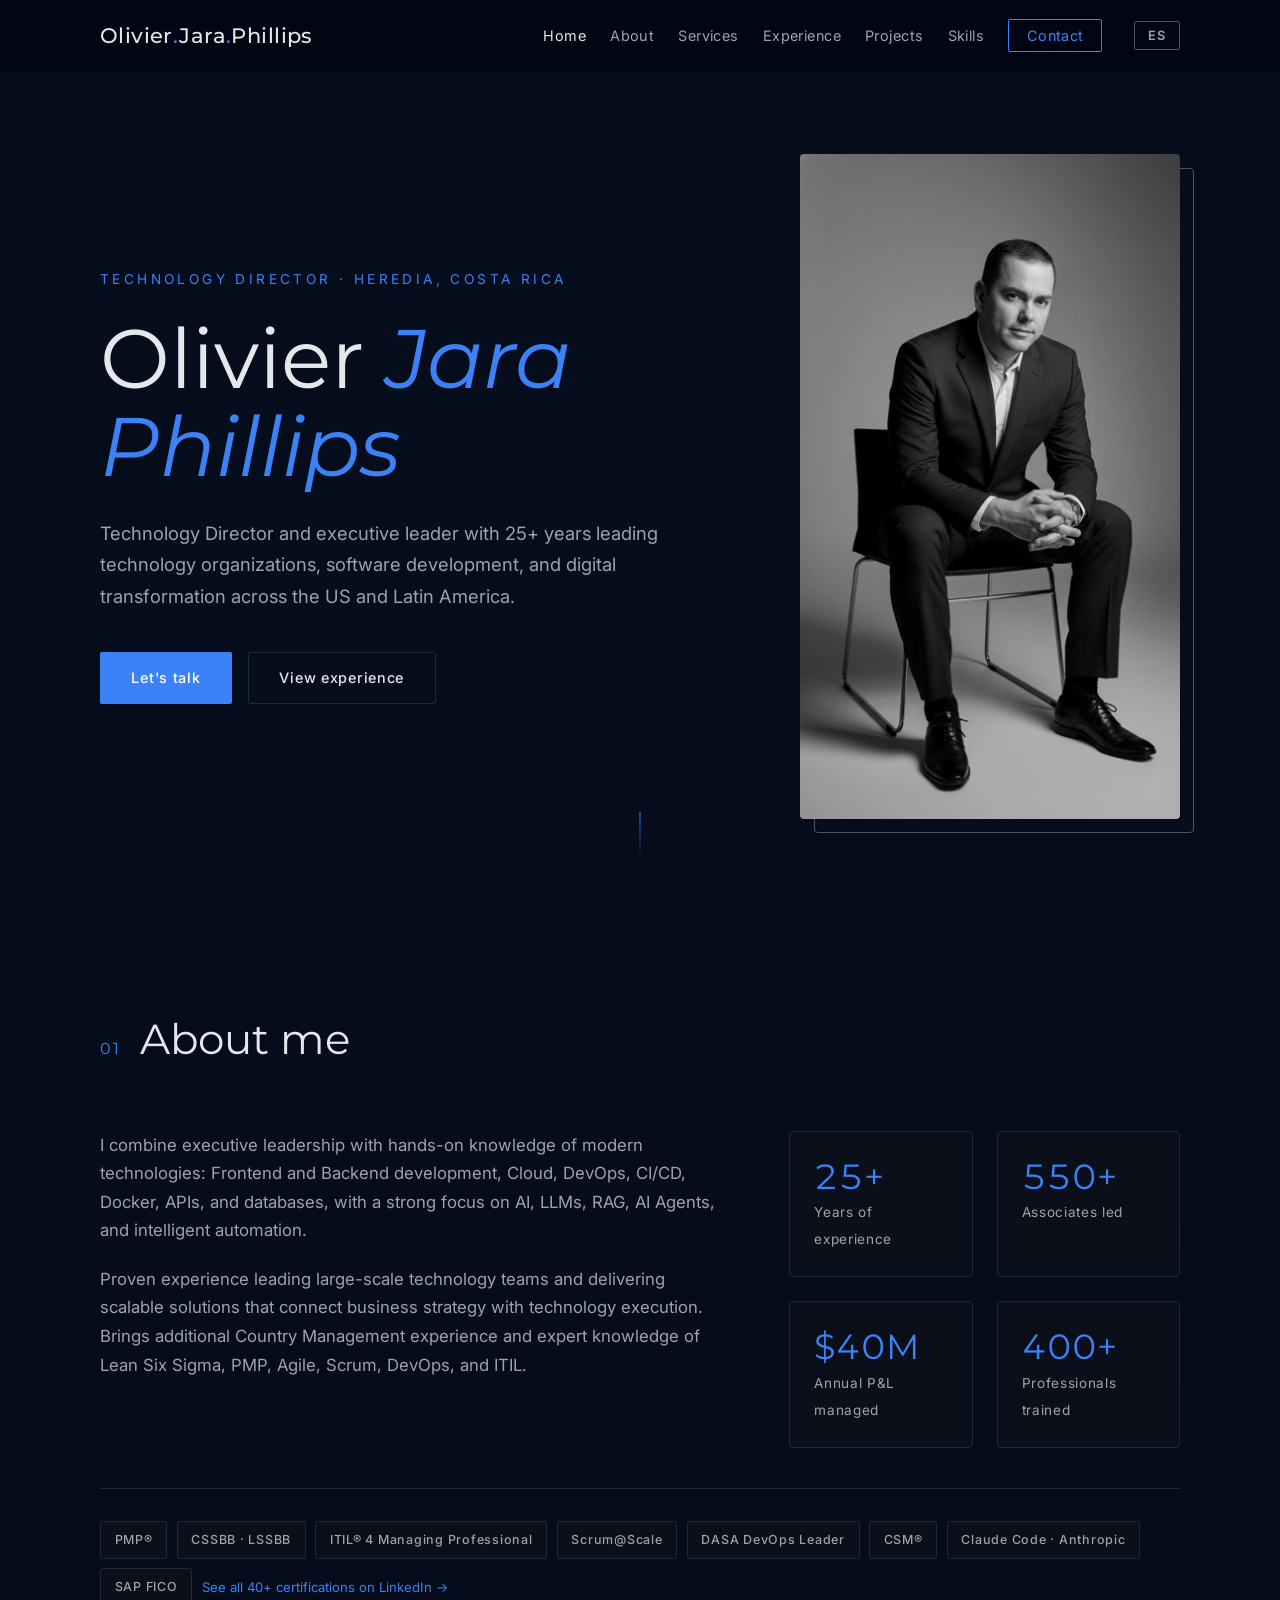
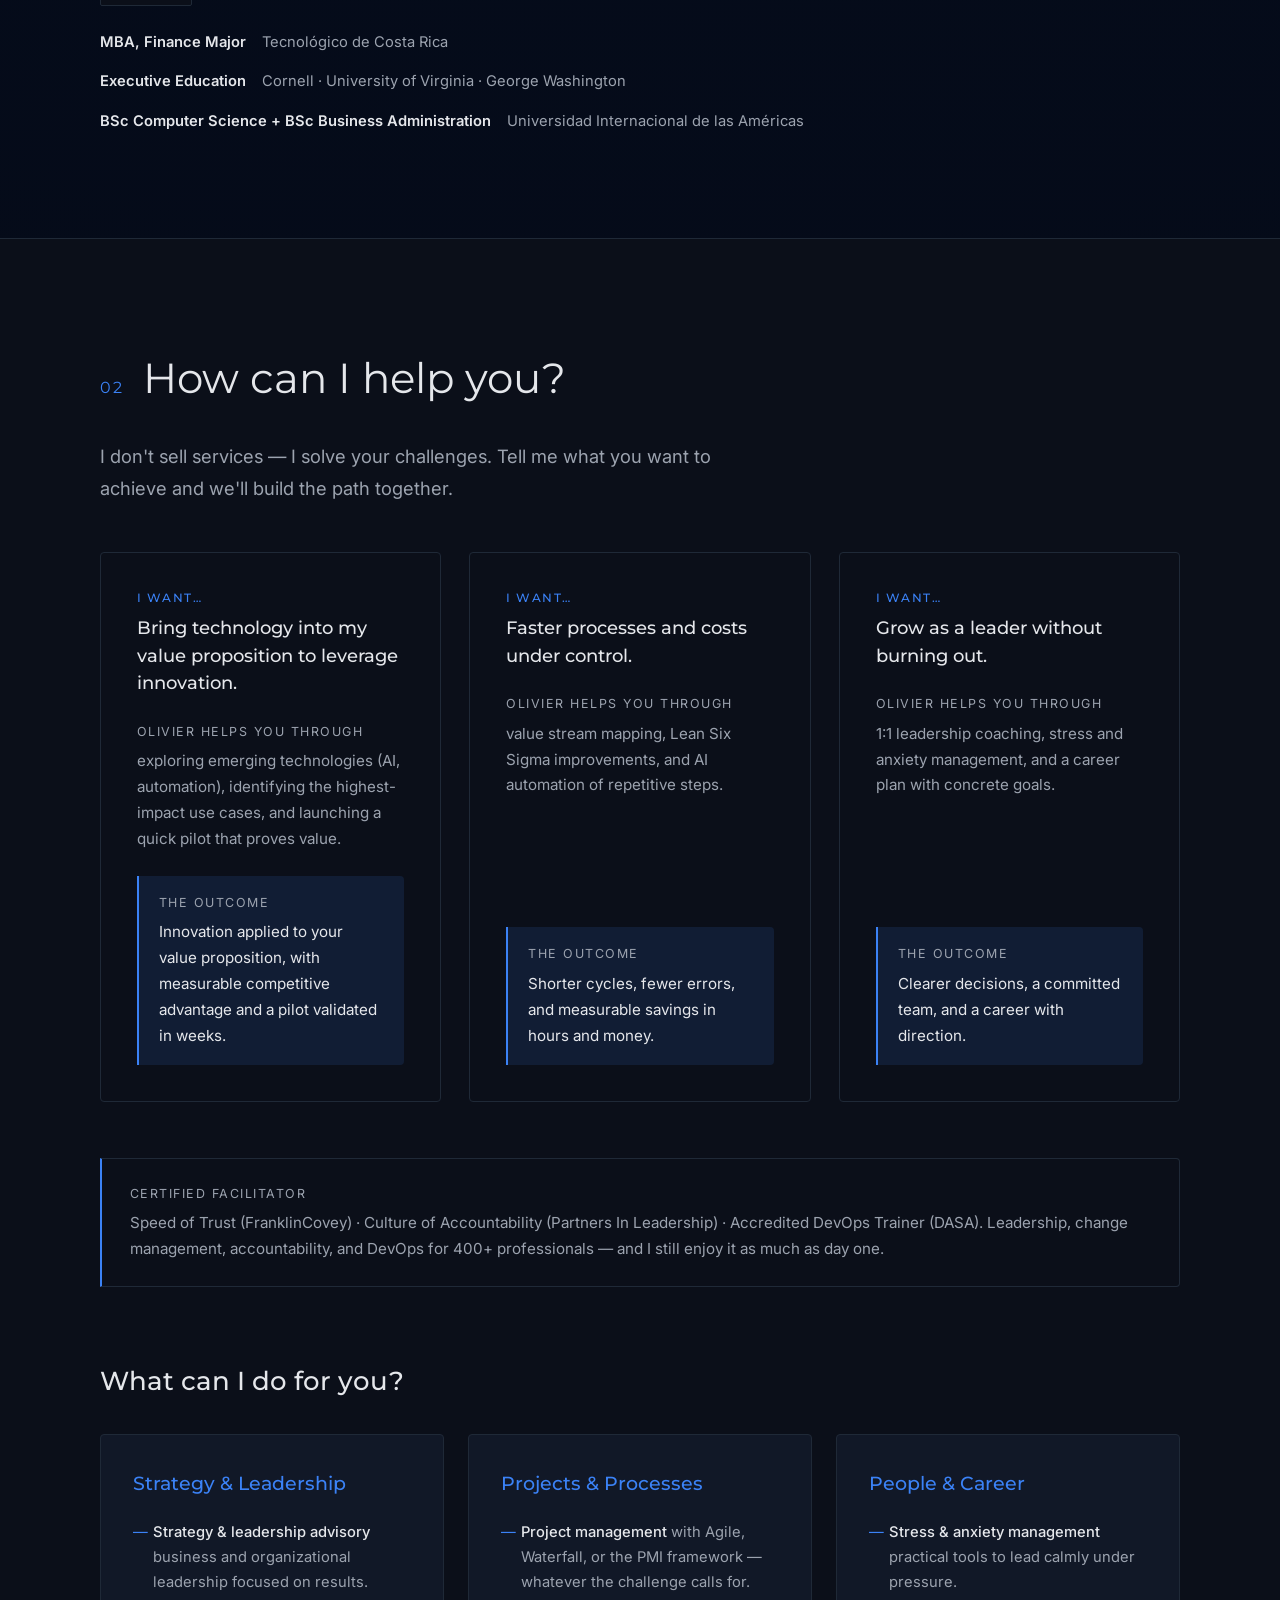
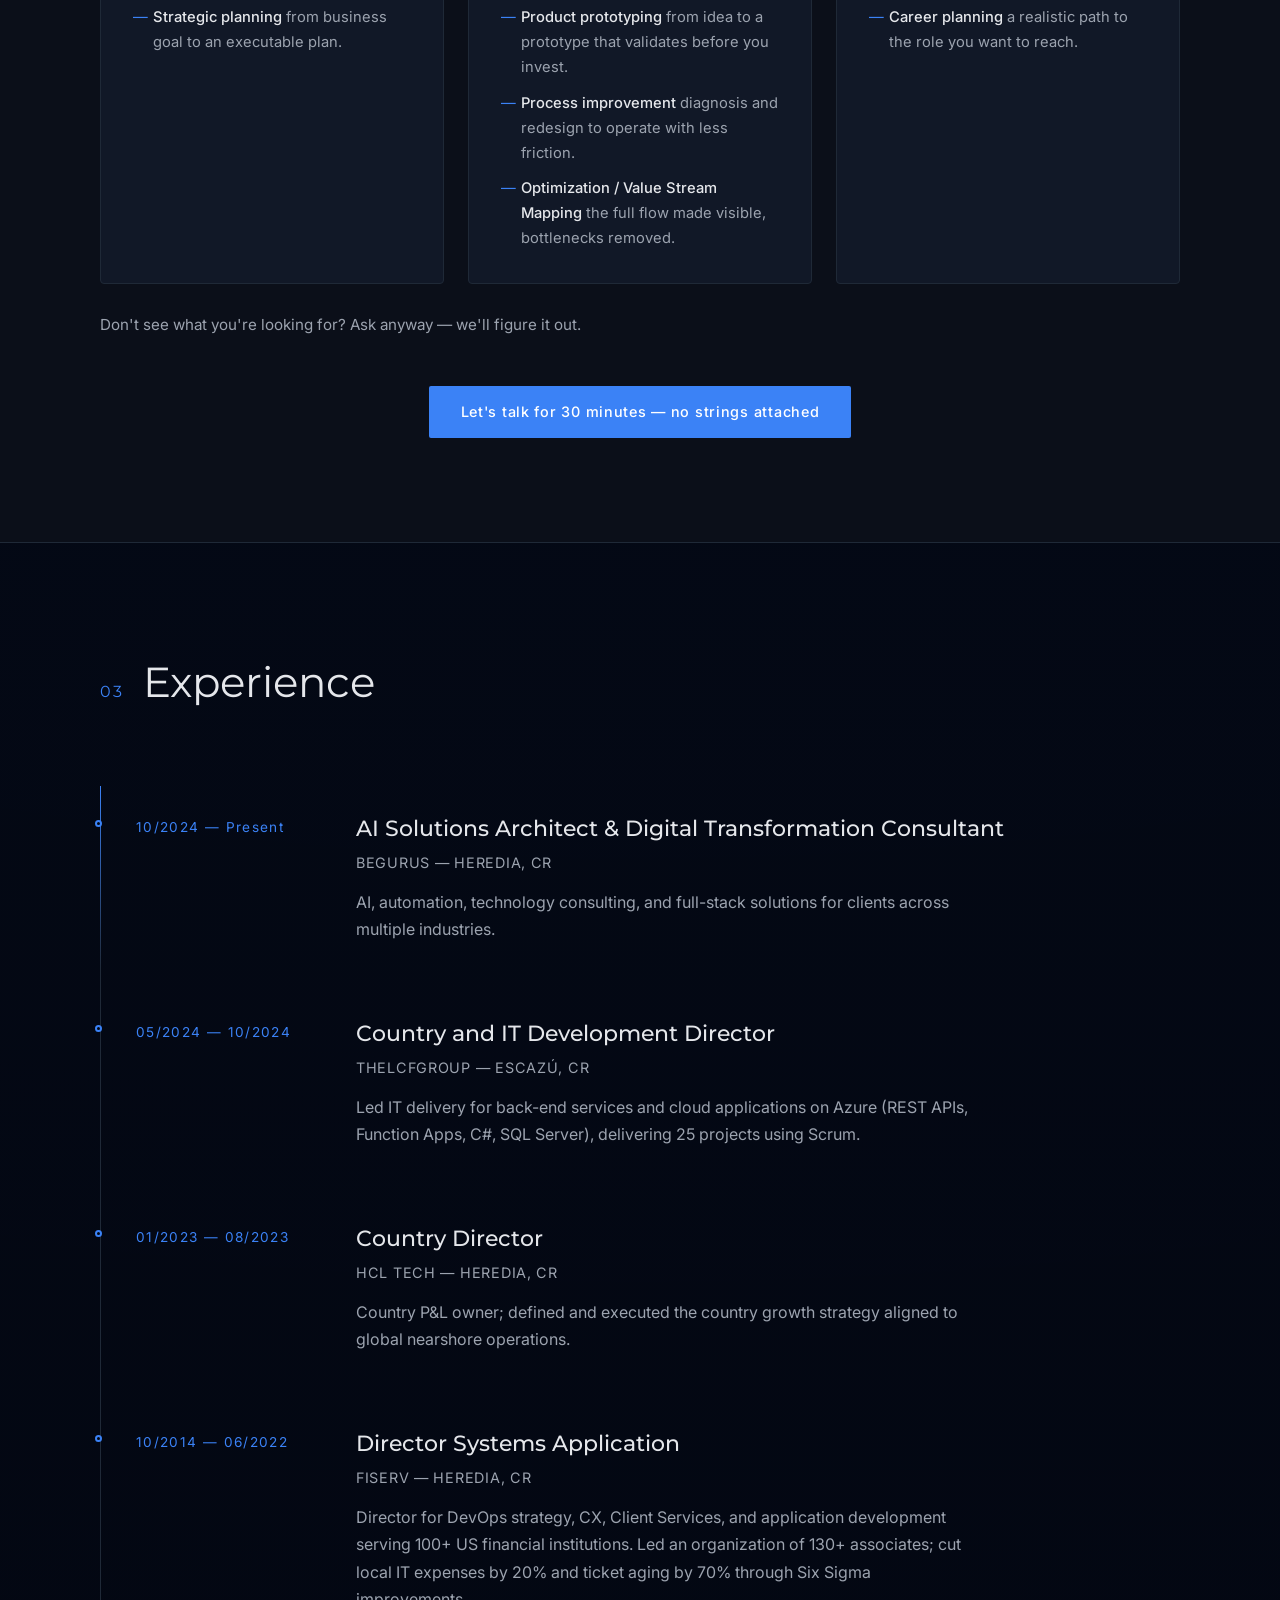
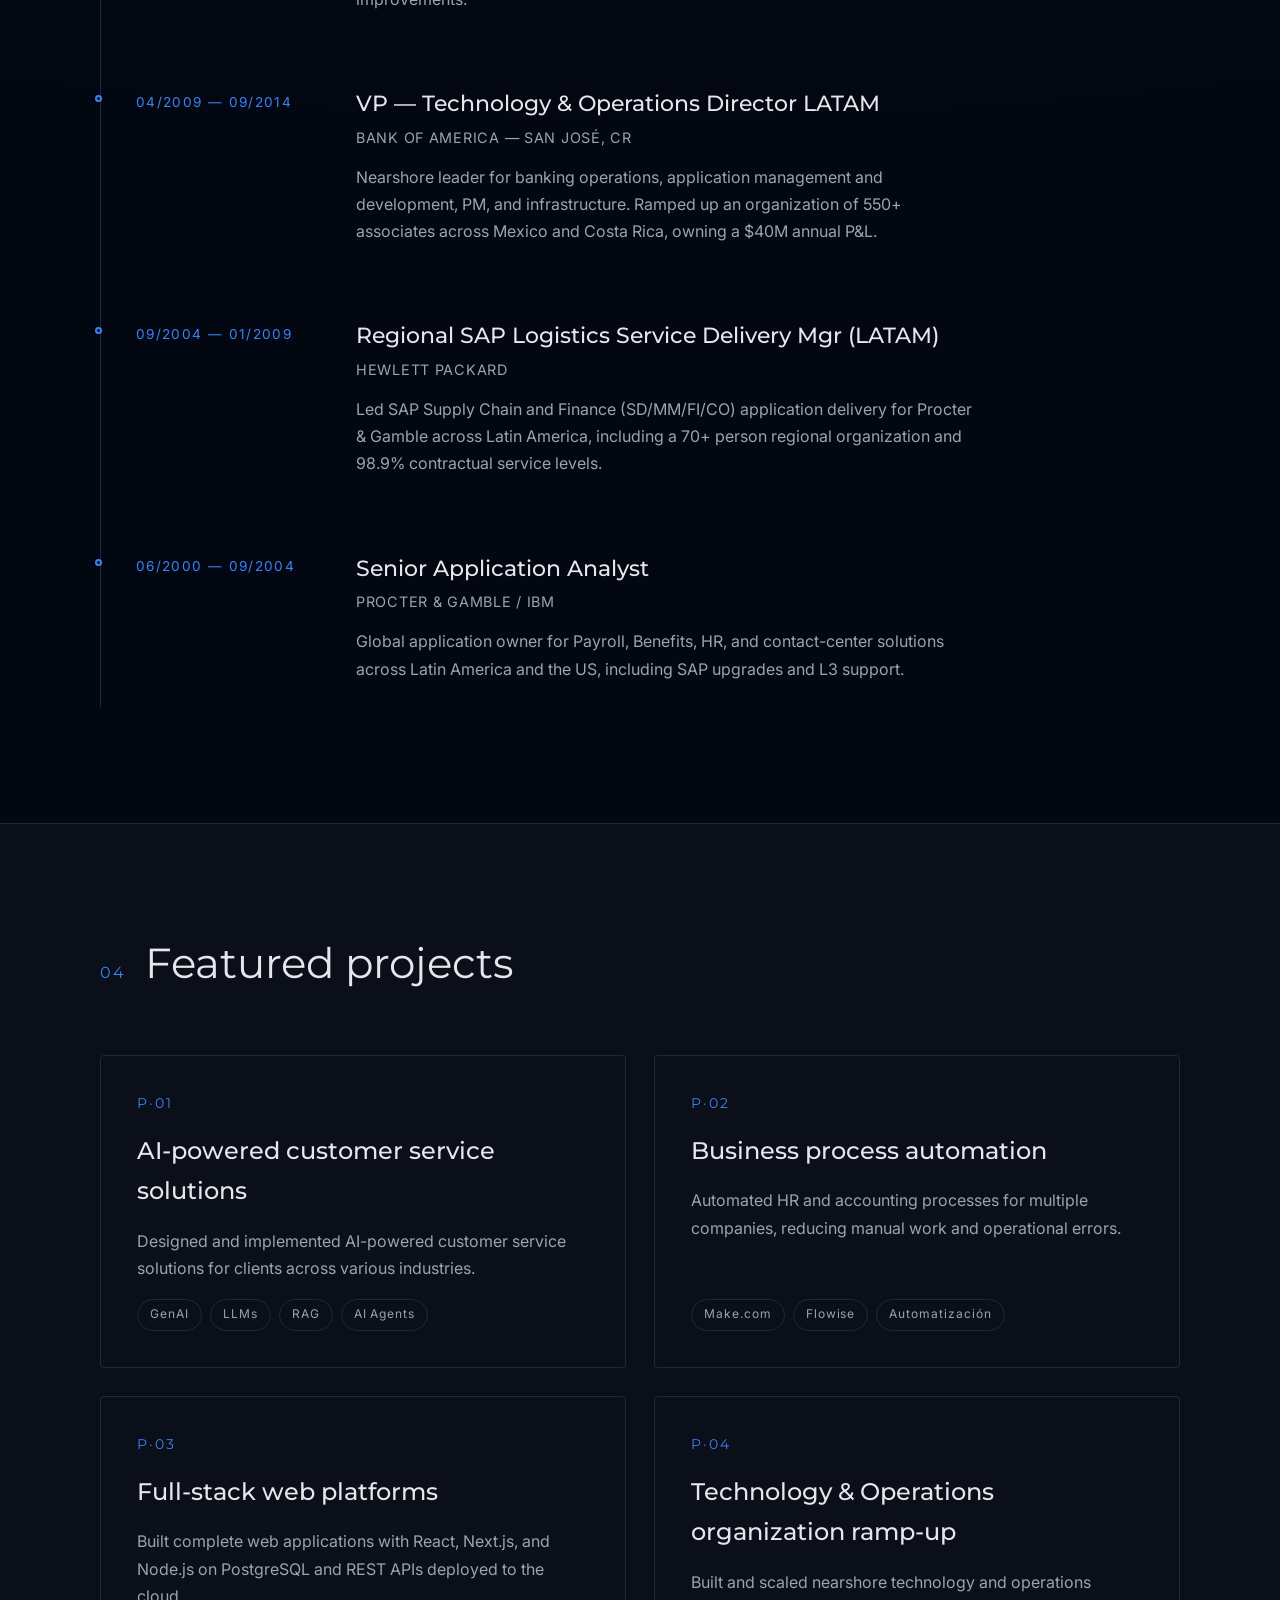
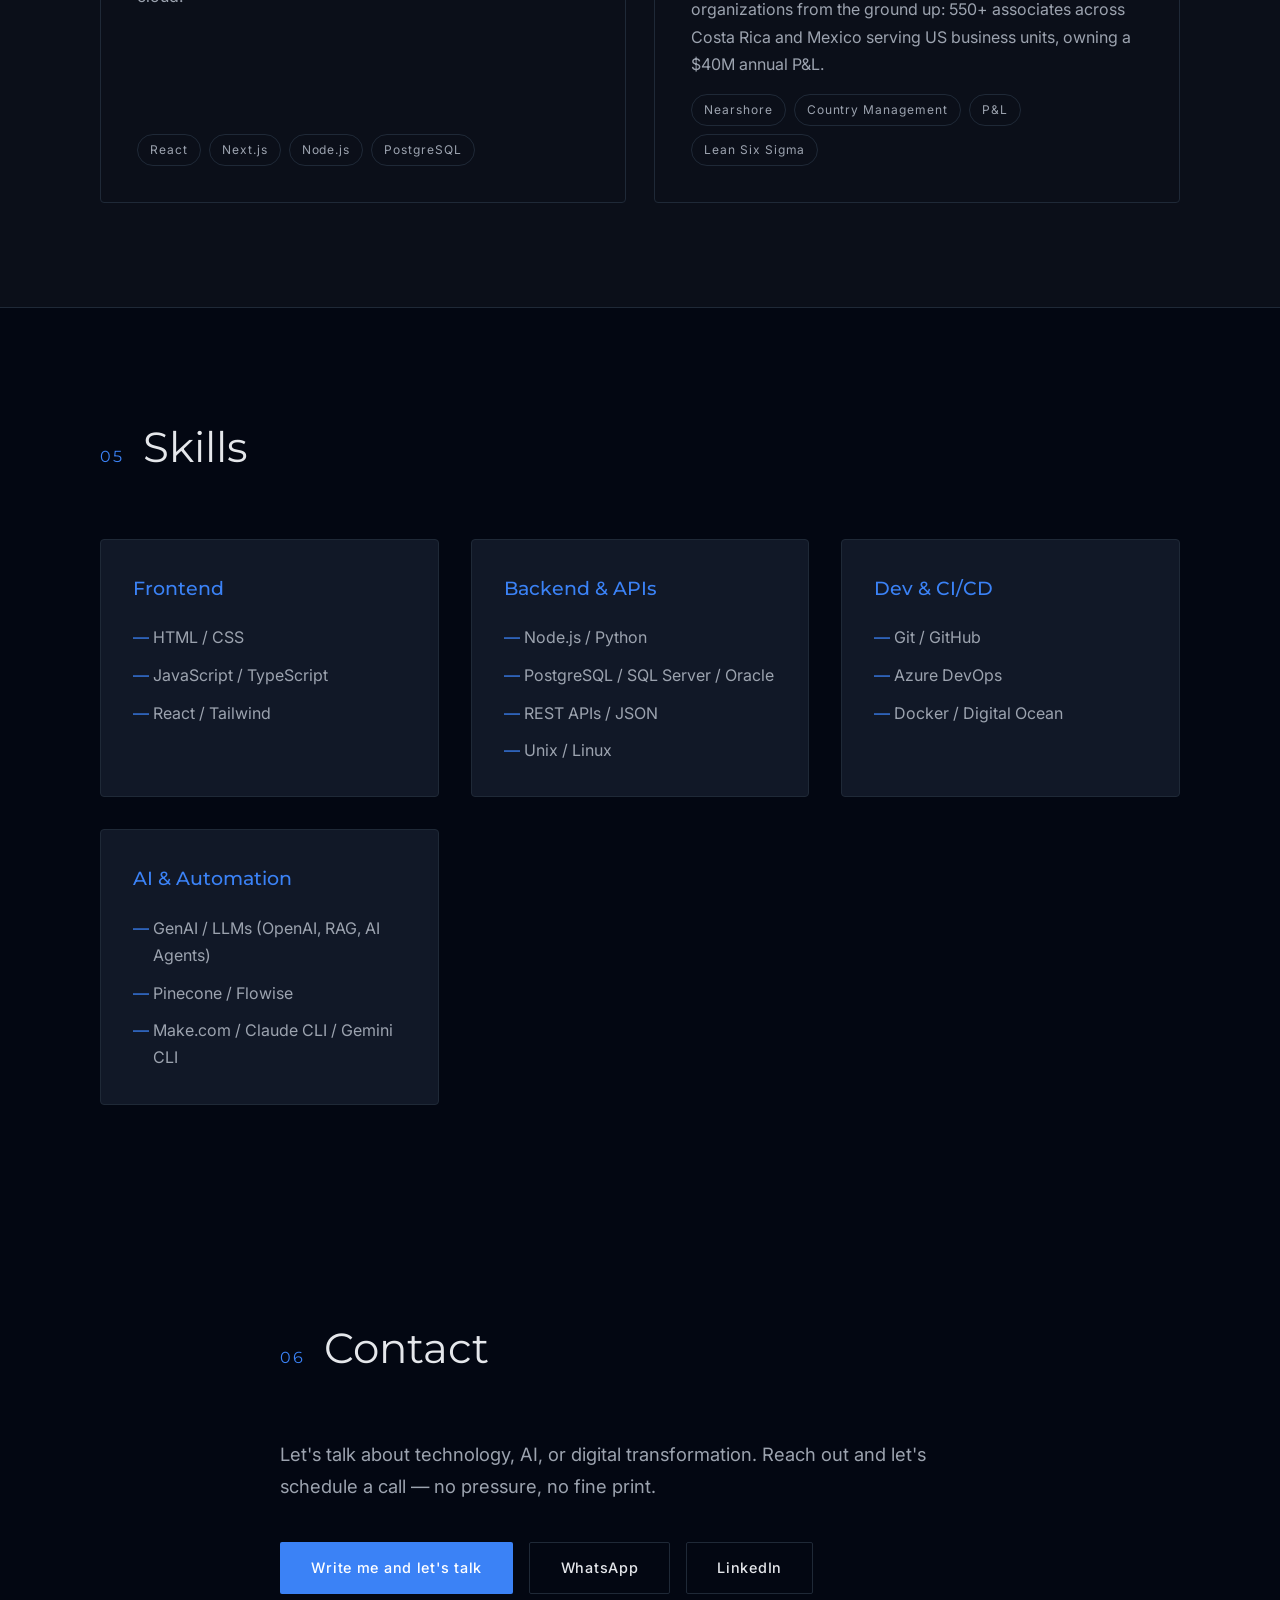
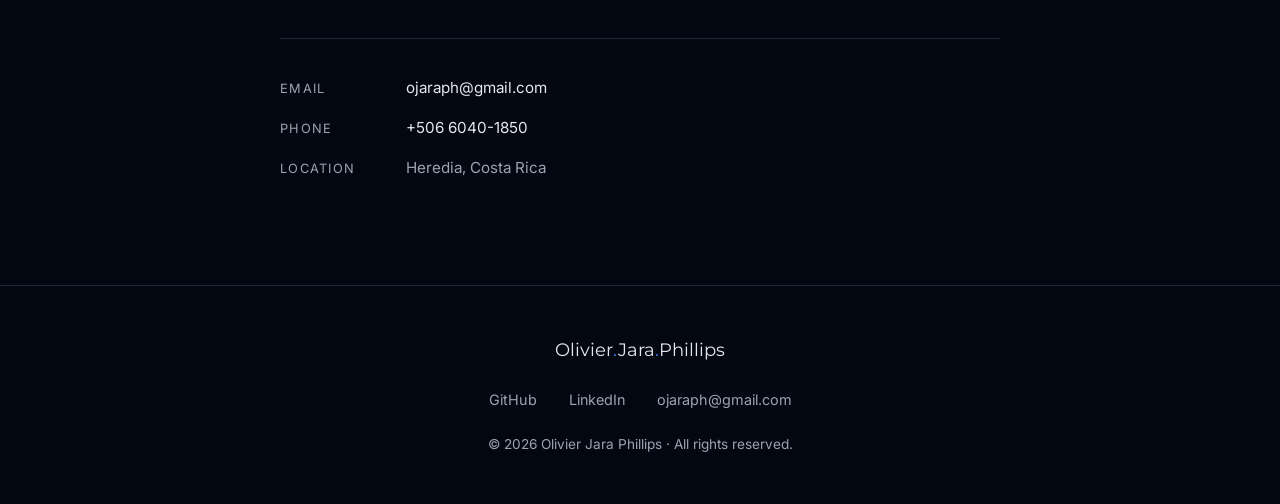
==== commit 4f5a8a21: "fix: correct footer branding format" ====
--- a/index.html
+++ b/index.html
@@ -853,7 +853,8 @@
     <footer class="site-footer">
       <div class="container footer-content">
         <p class="footer-brand">
-          Olivier<span class="accent">.</span>Jara Phillips
+          Olivier<span class="accent">.</span>Jara<span class="accent">.</span
+          >Phillips
         </p>
         <ul class="footer-links">
           <li>
